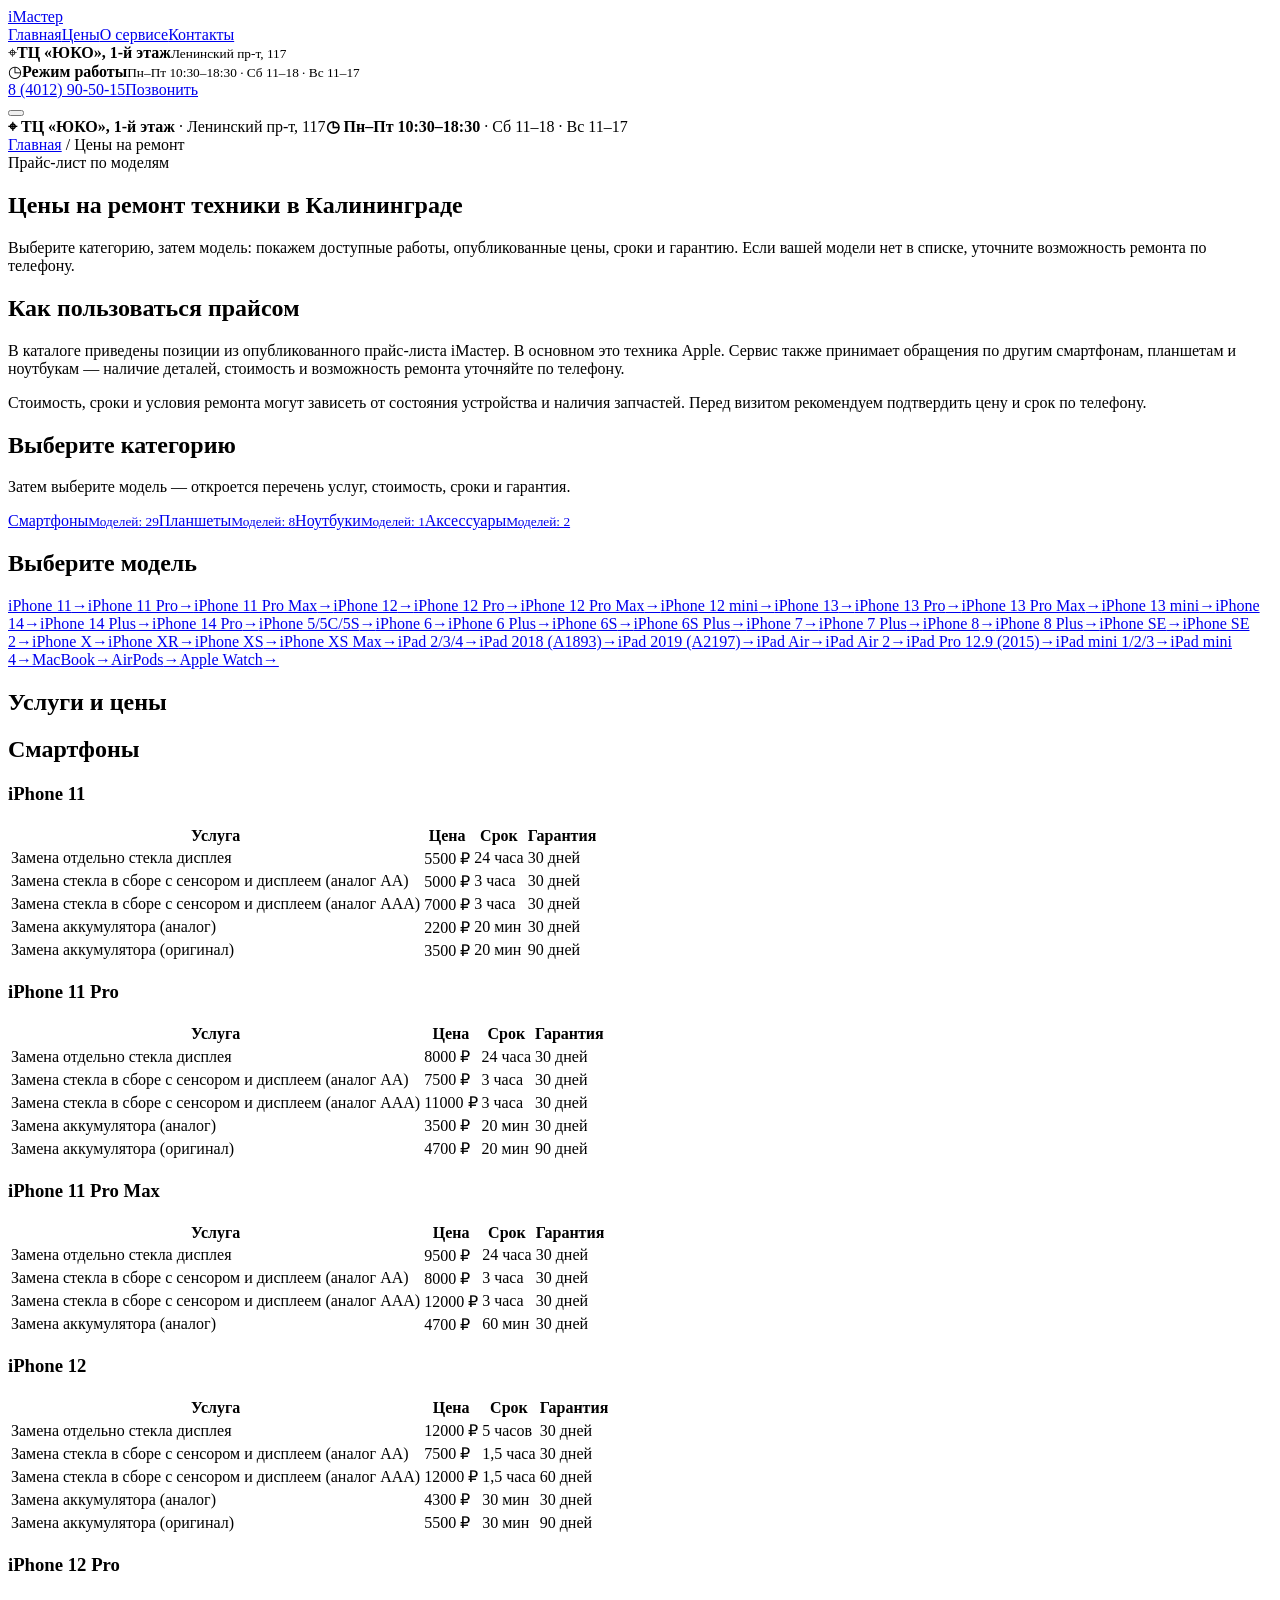
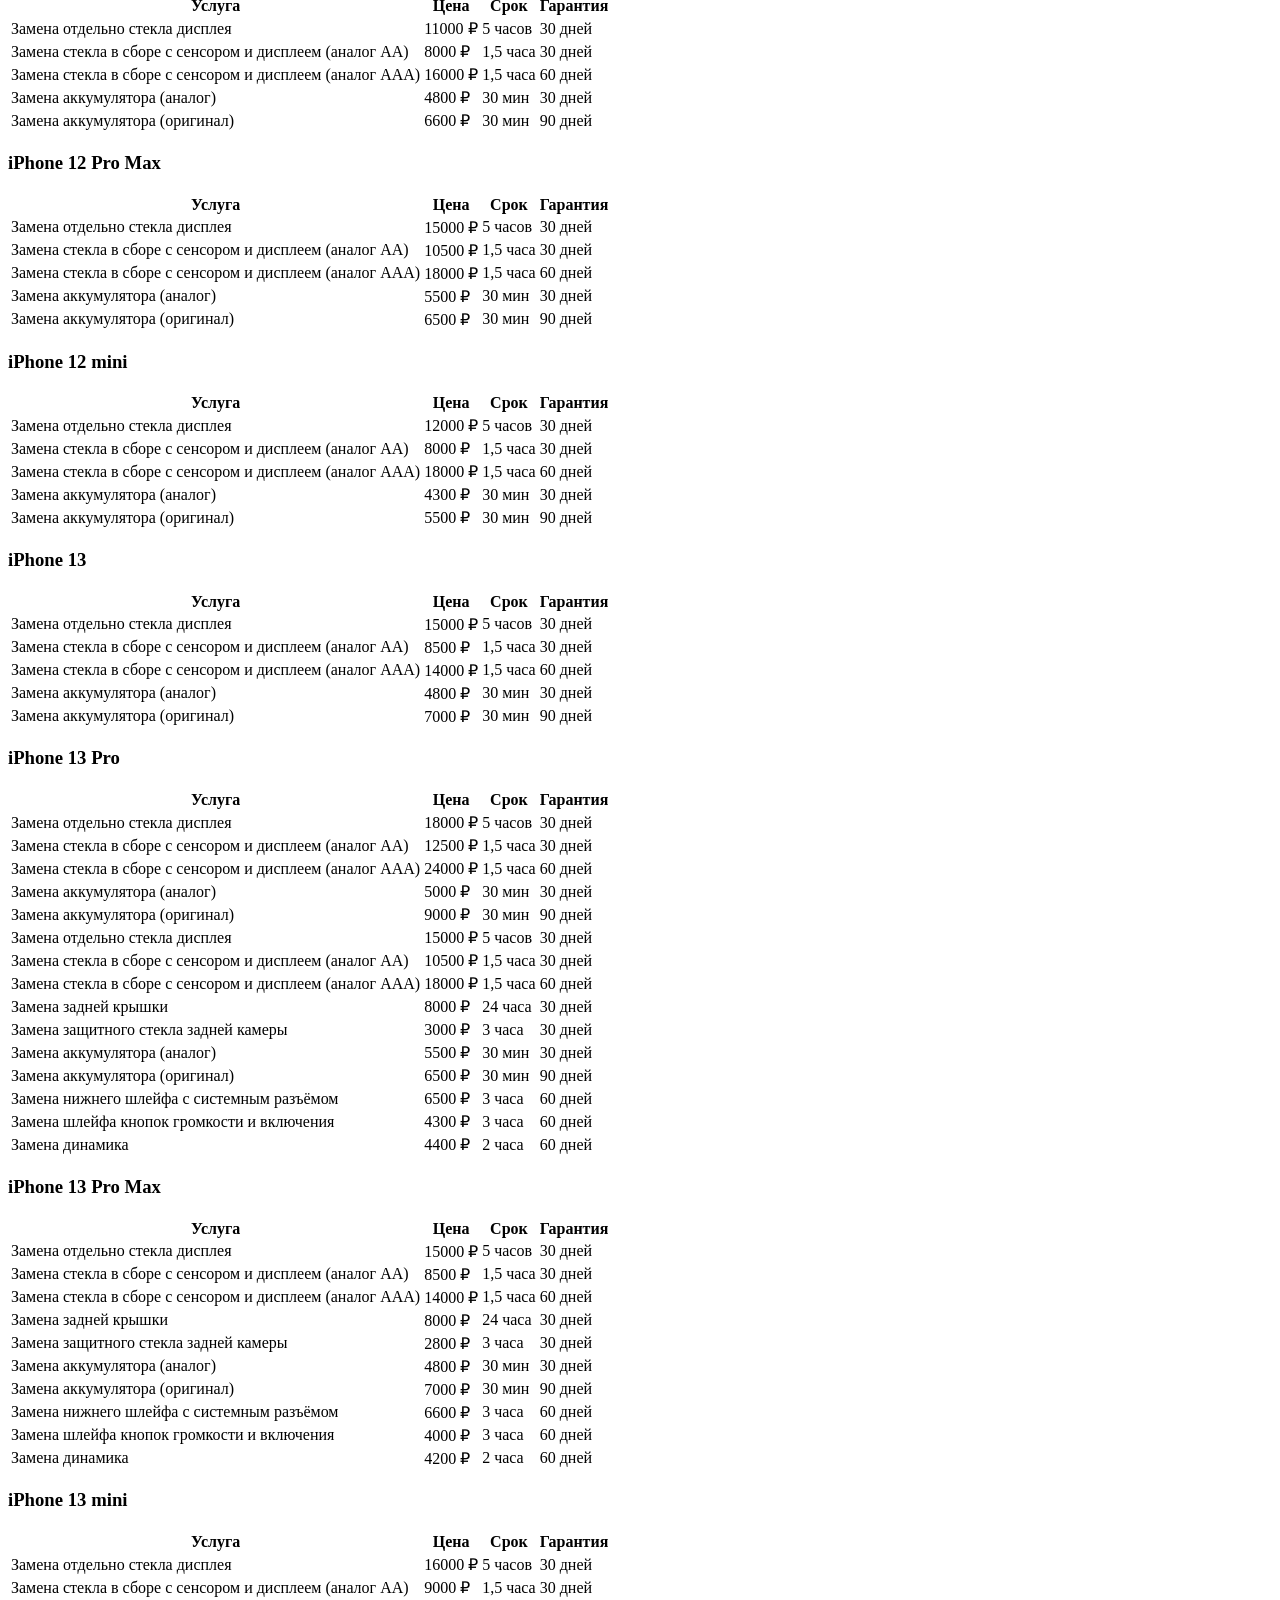
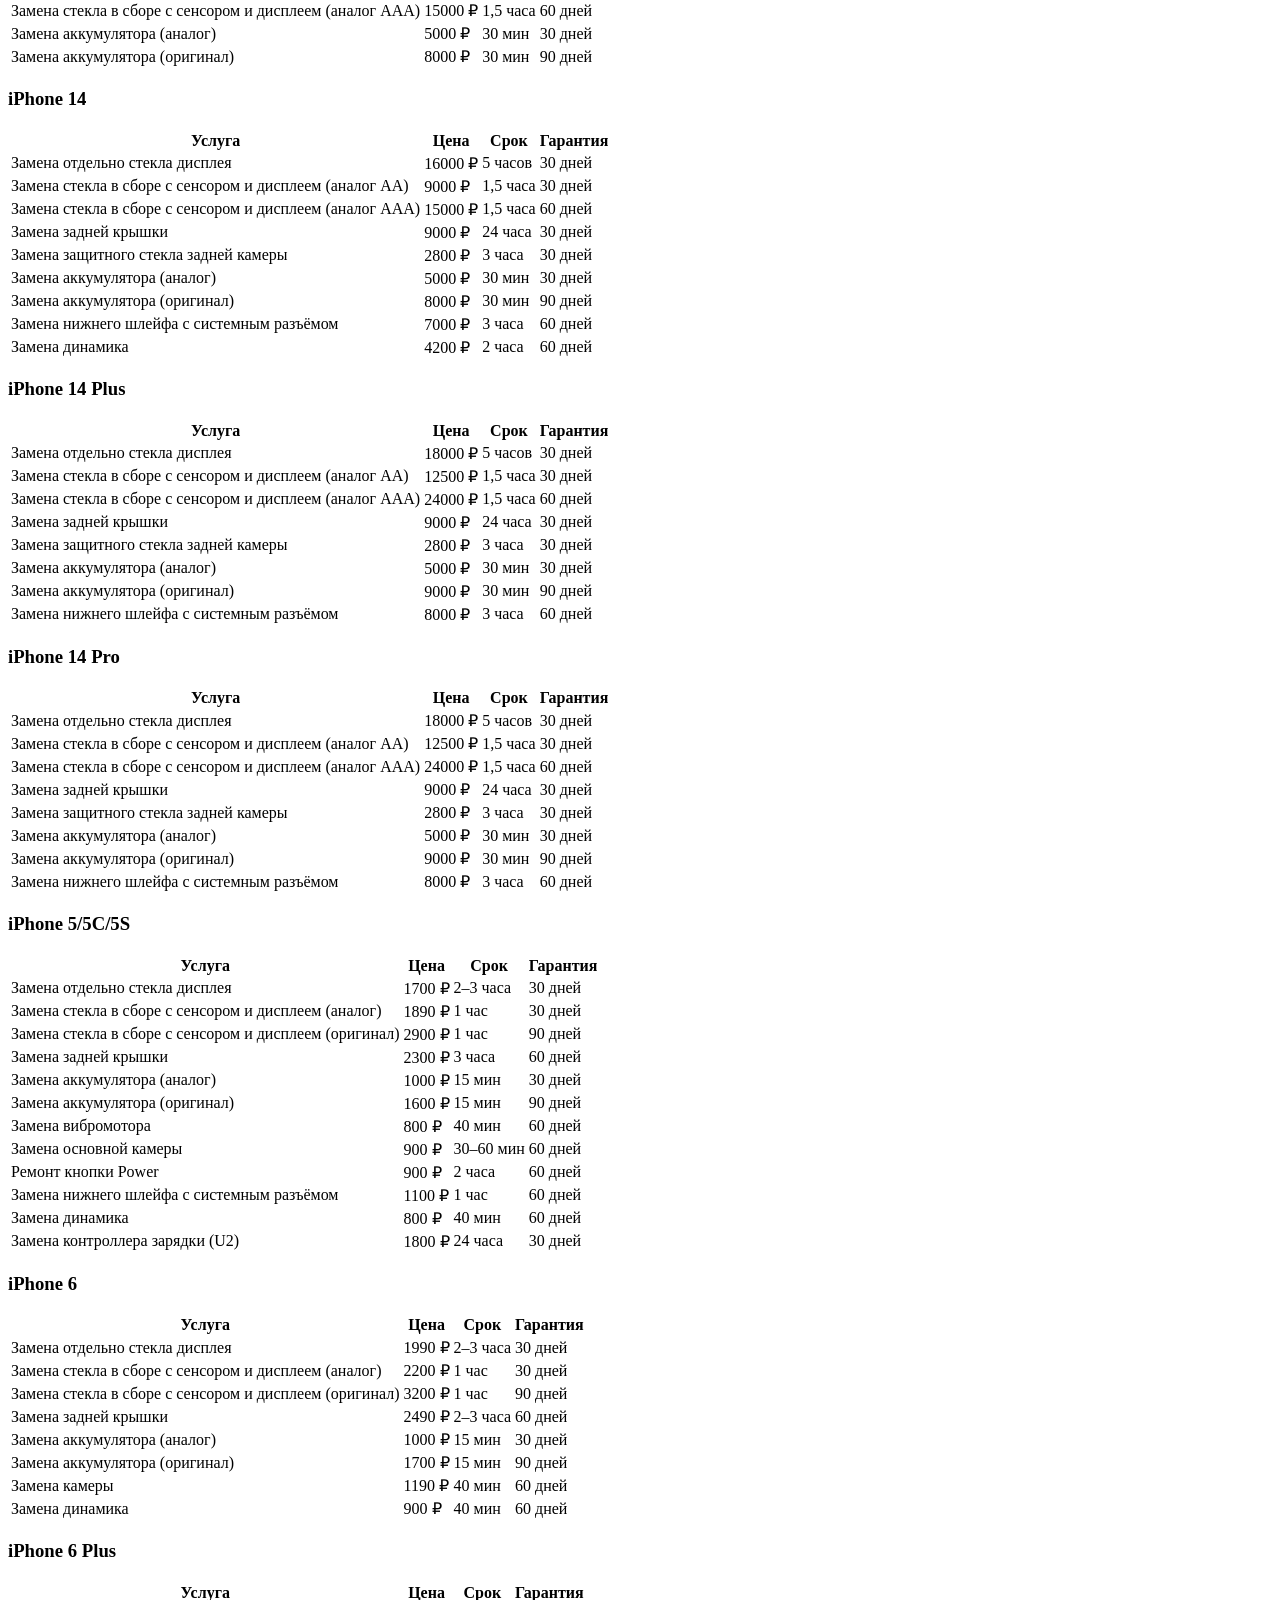
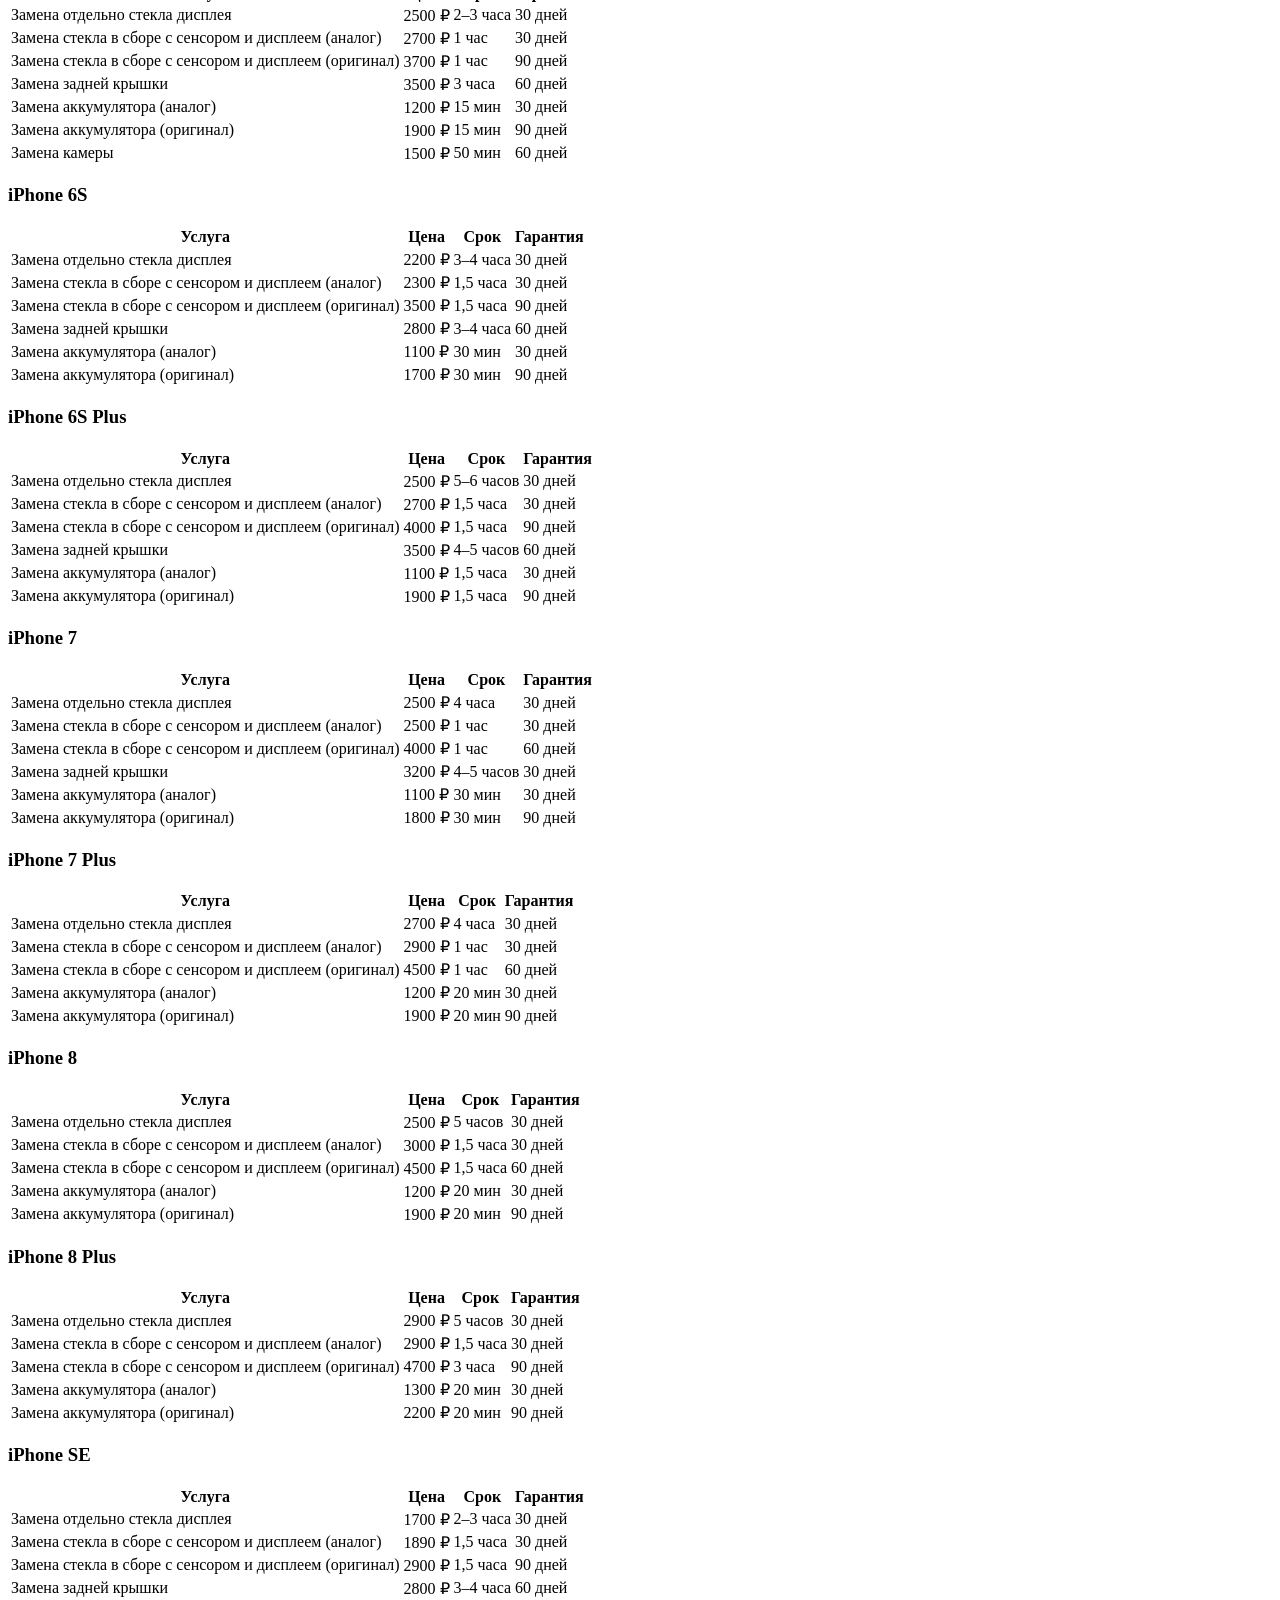
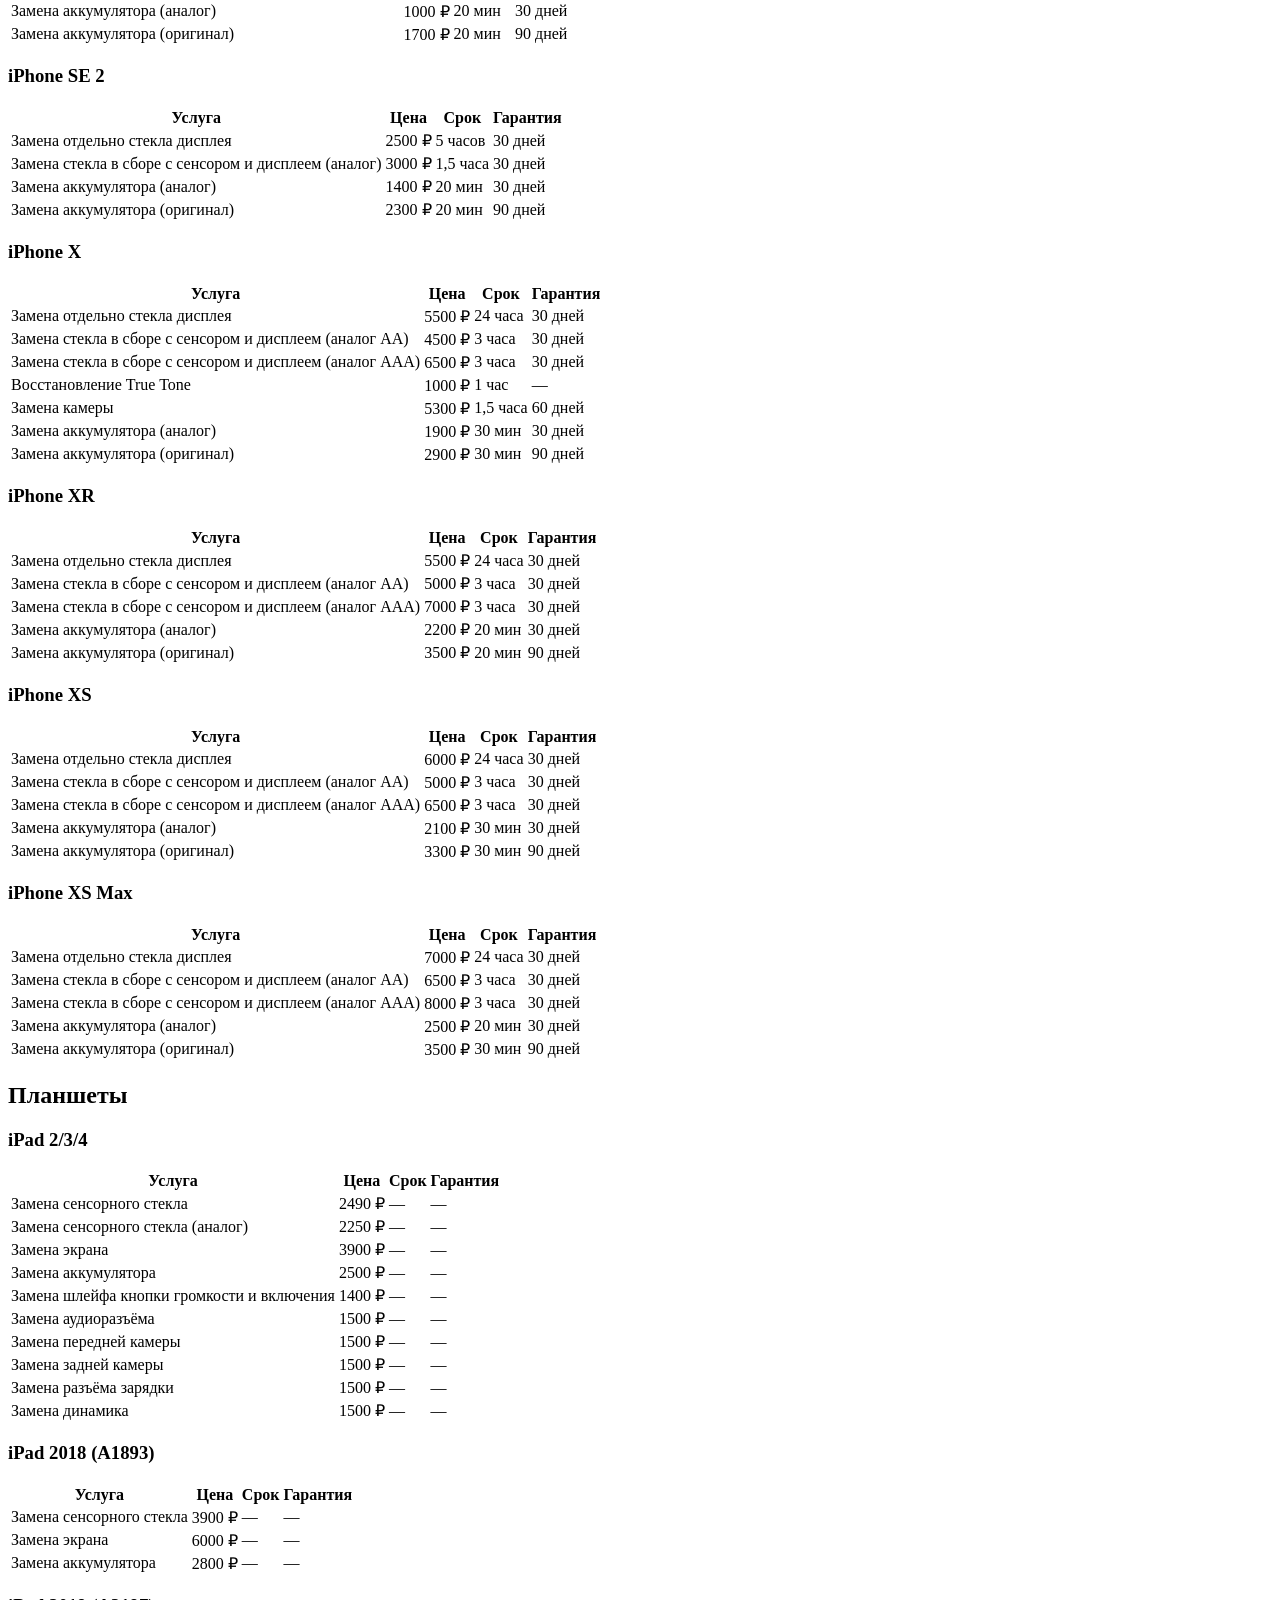
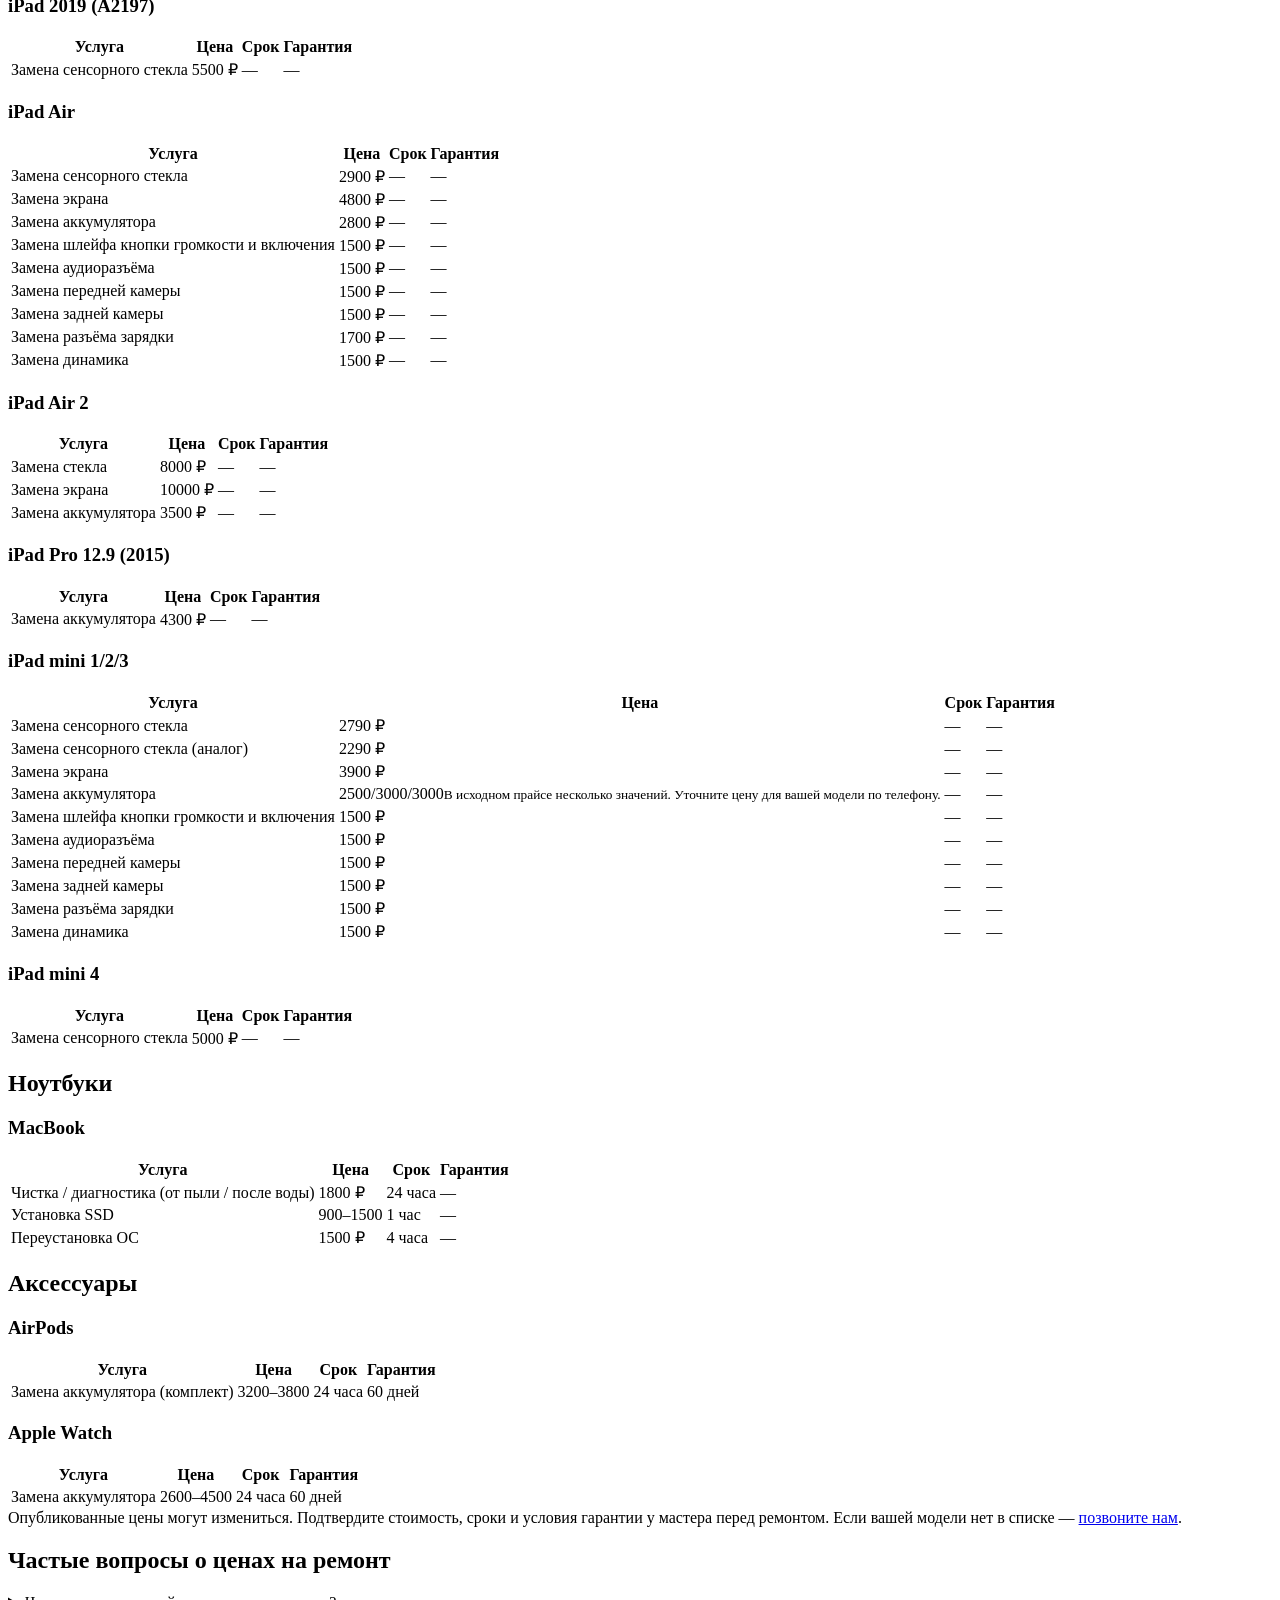
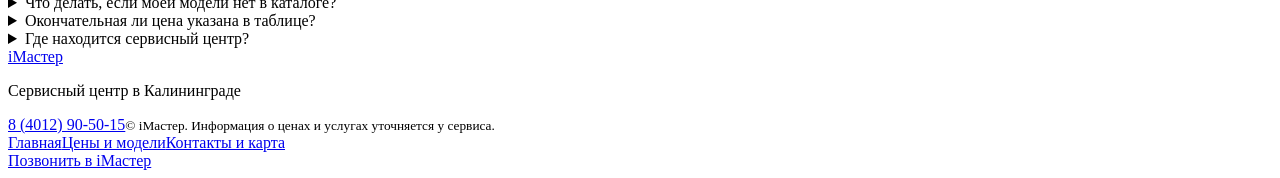
==== site/ceny.html @ 7404691a "Add site pages and SEO files Добавлены главная страница, цены, контакты, sitemap, robots и документа" ====
<!DOCTYPE html>
<html lang="ru"><head>
<meta charset="utf-8"/>
<meta content="width=device-width, initial-scale=1" name="viewport"/>
<title>Цены на ремонт iPhone, iPad и MacBook в Калининграде — iМастер</title>
<meta content="Прайс iМастер в Калининграде: выберите устройство и модель, чтобы посмотреть опубликованные цены на ремонт iPhone, iPad и MacBook, сроки и гарантию." name="description"/>
<meta content="index,follow" name="robots"/>
<link href="https://ipart39.ru/ceny.html" rel="canonical"/>
<meta content="website" property="og:type"/>
<meta content="Цены на ремонт iPhone, iPad и MacBook в Калининграде — iМастер" property="og:title"/>
<meta content="Прайс iМастер в Калининграде: выберите устройство и модель, чтобы посмотреть опубликованные цены на ремонт iPhone, iPad и MacBook, сроки и гарантию." property="og:description"/>
<meta content="https://ipart39.ru/ceny.html" property="og:url"/>
<meta content="#f7f9fc" name="theme-color"/>
<link href="images/favicon.svg" rel="icon" type="image/svg+xml"/>
<link href="https://fonts.googleapis.com" rel="preconnect"/>
<link crossorigin="" href="https://fonts.gstatic.com" rel="preconnect"/>
<link href="https://fonts.googleapis.com/css2?family=Manrope:wght@400;500;600;700;800&amp;display=swap" rel="stylesheet"/>
<link href="css/style.css" rel="stylesheet"/>
<script type="application/ld+json">{
  "@context": "https://schema.org",
  "@type": "LocalBusiness",
  "name": "iМастер",
  "url": "https://ipart39.ru/",
  "telephone": [
    "+74012905015",
    "+79521111195"
  ],
  "address": {
    "@type": "PostalAddress",
    "streetAddress": "Ленинский проспект, 117, ТЦ ЮКО, 1 этаж",
    "addressLocality": "Калининград",
    "addressCountry": "RU"
  },
  "openingHoursSpecification": [
    {
      "@type": "OpeningHoursSpecification",
      "dayOfWeek": [
        "Monday",
        "Tuesday",
        "Wednesday",
        "Thursday",
        "Friday"
      ],
      "opens": "10:30",
      "closes": "18:30"
    },
    {
      "@type": "OpeningHoursSpecification",
      "dayOfWeek": "Saturday",
      "opens": "11:00",
      "closes": "18:00"
    },
    {
      "@type": "OpeningHoursSpecification",
      "dayOfWeek": "Sunday",
      "opens": "11:00",
      "closes": "17:00"
    }
  ],
  "@id": "https://ipart39.ru/#localbusiness",
  "areaServed": {
    "@type": "City",
    "name": "Калининград"
  }
}</script>
<link href="css/upgrade.css" rel="stylesheet"/></head><body><header class="site-header">
<div class="container header-inner">
<a aria-label="iМастер — на главную" class="brand" href="index.html"><span>iМастер</span></a>
<nav aria-label="Основная навигация" class="main-nav"><a href="index.html">Главная</a><a aria-current="page" href="ceny.html">Цены</a><a href="index.html#about">О сервисе</a><a href="kontakty.html">Контакты</a></nav>
<div aria-label="Адрес и режим работы" class="header-location">
<div class="header-info-item"><span class="header-info-icon">⌖</span><span><b>ТЦ «ЮКО», 1-й этаж</b><small>Ленинский пр-т, 117</small></span></div>
<div class="header-info-item"><span class="header-info-icon">◷</span><span><b>Режим работы</b><small>Пн–Пт 10:30–18:30 · Сб 11–18 · Вс 11–17</small></span></div>
</div>
<div class="header-actions"><a class="phone" href="tel:+74012905015">8 (4012) 90-50-15</a><a class="button button-small" href="tel:+74012905015">Позвонить</a></div>
<button aria-expanded="false" aria-label="Открыть меню" class="menu-toggle"><span></span><span></span></button>
</div>
<div class="mobile-header-details"><span><b>⌖ ТЦ «ЮКО», 1-й этаж</b> · Ленинский пр-т, 117</span><span><b>◷ Пн–Пт 10:30–18:30</b> · Сб 11–18 · Вс 11–17</span></div>
</header><main><section class="inner-hero"><div class="container"><nav aria-label="Навигационная цепочка" class="breadcrumbs"><a href="index.html">Главная</a><span> / </span><span>Цены на ремонт</span></nav><div class="eyebrow">Прайс-лист по моделям</div><h1>Цены на ремонт техники в Калининграде</h1><p>Выберите категорию, затем модель: покажем доступные работы, опубликованные цены, сроки и гарантию. Если вашей модели нет в списке, уточните возможность ремонта по телефону.</p></div></section><div class="container"><section class="pricing-clarity"><h2>Как пользоваться прайсом</h2><p>В каталоге приведены позиции из опубликованного прайс-листа iМастер. В основном это техника Apple. Сервис также принимает обращения по другим смартфонам, планшетам и ноутбукам — наличие деталей, стоимость и возможность ремонта уточняйте по телефону.</p><p>Стоимость, сроки и условия ремонта могут зависеть от состояния устройства и наличия запчастей. Перед визитом рекомендуем подтвердить цену и срок по телефону.</p></section></div><section class="section"><div class="container"><div class="catalog-intro"><h2>Выберите категорию</h2><p>Затем выберите модель — откроется перечень услуг, стоимость, сроки и гарантия.</p></div><!-- catalog:start -->
<div aria-label="Категория устройства" class="catalog-categories"><a class="catalog-cat" data-category="smartphones" href="#smartphones"><span>Смартфоны</span><small>Моделей: 29</small></a><a class="catalog-cat" data-category="tablets" href="#tablets"><span>Планшеты</span><small>Моделей: 8</small></a><a class="catalog-cat" data-category="laptops" href="#laptops"><span>Ноутбуки</span><small>Моделей: 1</small></a><a class="catalog-cat" data-category="accessories" href="#accessories"><span>Аксессуары</span><small>Моделей: 2</small></a></div>
<div class="model-step" id="catalog-model-step"><div class="catalog-step-head"><h2 id="catalog-model-heading">Выберите модель</h2><label class="model-search-label" hidden>Поиск модели<input autocomplete="off" id="model-search" placeholder="Например, iPhone 13" type="search"/></label></div><div class="catalog-models"><a class="catalog-model" data-category="smartphones" data-model="iPhone 11" data-model-id="smartphones-iphone-11-be3ff804" href="#prices-smartphones-iphone-11-be3ff804">iPhone 11<span>→</span></a><a class="catalog-model" data-category="smartphones" data-model="iPhone 11 Pro" data-model-id="smartphones-iphone-11-pro-37c16892" href="#prices-smartphones-iphone-11-pro-37c16892">iPhone 11 Pro<span>→</span></a><a class="catalog-model" data-category="smartphones" data-model="iPhone 11 Pro Max" data-model-id="smartphones-iphone-11-pro-max-f4053316" href="#prices-smartphones-iphone-11-pro-max-f4053316">iPhone 11 Pro Max<span>→</span></a><a class="catalog-model" data-category="smartphones" data-model="iPhone 12" data-model-id="smartphones-iphone-12-927019ba" href="#prices-smartphones-iphone-12-927019ba">iPhone 12<span>→</span></a><a class="catalog-model" data-category="smartphones" data-model="iPhone 12 Pro" data-model-id="smartphones-iphone-12-pro-7315a763" href="#prices-smartphones-iphone-12-pro-7315a763">iPhone 12 Pro<span>→</span></a><a class="catalog-model" data-category="smartphones" data-model="iPhone 12 Pro Max" data-model-id="smartphones-iphone-12-pro-max-5f449c85" href="#prices-smartphones-iphone-12-pro-max-5f449c85">iPhone 12 Pro Max<span>→</span></a><a class="catalog-model" data-category="smartphones" data-model="iPhone 12 mini" data-model-id="smartphones-iphone-12-mini-48c3a863" href="#prices-smartphones-iphone-12-mini-48c3a863">iPhone 12 mini<span>→</span></a><a class="catalog-model" data-category="smartphones" data-model="iPhone 13" data-model-id="smartphones-iphone-13-c25a8f28" href="#prices-smartphones-iphone-13-c25a8f28">iPhone 13<span>→</span></a><a class="catalog-model" data-category="smartphones" data-model="iPhone 13 Pro" data-model-id="smartphones-iphone-13-pro-bc37fdcf" href="#prices-smartphones-iphone-13-pro-bc37fdcf">iPhone 13 Pro<span>→</span></a><a class="catalog-model" data-category="smartphones" data-model="iPhone 13 Pro Max" data-model-id="smartphones-iphone-13-pro-max-0f9d898a" href="#prices-smartphones-iphone-13-pro-max-0f9d898a">iPhone 13 Pro Max<span>→</span></a><a class="catalog-model" data-category="smartphones" data-model="iPhone 13 mini" data-model-id="smartphones-iphone-13-mini-6727cf47" href="#prices-smartphones-iphone-13-mini-6727cf47">iPhone 13 mini<span>→</span></a><a class="catalog-model" data-category="smartphones" data-model="iPhone 14" data-model-id="smartphones-iphone-14-4ca53620" href="#prices-smartphones-iphone-14-4ca53620">iPhone 14<span>→</span></a><a class="catalog-model" data-category="smartphones" data-model="iPhone 14 Plus" data-model-id="smartphones-iphone-14-plus-d9c2aedc" href="#prices-smartphones-iphone-14-plus-d9c2aedc">iPhone 14 Plus<span>→</span></a><a class="catalog-model" data-category="smartphones" data-model="iPhone 14 Pro" data-model-id="smartphones-iphone-14-pro-9ef489b1" href="#prices-smartphones-iphone-14-pro-9ef489b1">iPhone 14 Pro<span>→</span></a><a class="catalog-model" data-category="smartphones" data-model="iPhone 5/5C/5S" data-model-id="smartphones-iphone-5-5c-5s-ec762b55" href="#prices-smartphones-iphone-5-5c-5s-ec762b55">iPhone 5/5C/5S<span>→</span></a><a class="catalog-model" data-category="smartphones" data-model="iPhone 6" data-model-id="smartphones-iphone-6-80d8b985" href="#prices-smartphones-iphone-6-80d8b985">iPhone 6<span>→</span></a><a class="catalog-model" data-category="smartphones" data-model="iPhone 6 Plus" data-model-id="smartphones-iphone-6-plus-18d28df8" href="#prices-smartphones-iphone-6-plus-18d28df8">iPhone 6 Plus<span>→</span></a><a class="catalog-model" data-category="smartphones" data-model="iPhone 6S" data-model-id="smartphones-iphone-6s-3aee1664" href="#prices-smartphones-iphone-6s-3aee1664">iPhone 6S<span>→</span></a><a class="catalog-model" data-category="smartphones" data-model="iPhone 6S Plus" data-model-id="smartphones-iphone-6s-plus-ab665d7a" href="#prices-smartphones-iphone-6s-plus-ab665d7a">iPhone 6S Plus<span>→</span></a><a class="catalog-model" data-category="smartphones" data-model="iPhone 7" data-model-id="smartphones-iphone-7-48f5dedf" href="#prices-smartphones-iphone-7-48f5dedf">iPhone 7<span>→</span></a><a class="catalog-model" data-category="smartphones" data-model="iPhone 7 Plus" data-model-id="smartphones-iphone-7-plus-db8443ef" href="#prices-smartphones-iphone-7-plus-db8443ef">iPhone 7 Plus<span>→</span></a><a class="catalog-model" data-category="smartphones" data-model="iPhone 8" data-model-id="smartphones-iphone-8-cd99af92" href="#prices-smartphones-iphone-8-cd99af92">iPhone 8<span>→</span></a><a class="catalog-model" data-category="smartphones" data-model="iPhone 8 Plus" data-model-id="smartphones-iphone-8-plus-789e1c61" href="#prices-smartphones-iphone-8-plus-789e1c61">iPhone 8 Plus<span>→</span></a><a class="catalog-model" data-category="smartphones" data-model="iPhone SE" data-model-id="smartphones-iphone-se-659097ab" href="#prices-smartphones-iphone-se-659097ab">iPhone SE<span>→</span></a><a class="catalog-model" data-category="smartphones" data-model="iPhone SE 2" data-model-id="smartphones-iphone-se-2-56079b5d" href="#prices-smartphones-iphone-se-2-56079b5d">iPhone SE 2<span>→</span></a><a class="catalog-model" data-category="smartphones" data-model="iPhone X" data-model-id="smartphones-iphone-x-cd0fc11b" href="#prices-smartphones-iphone-x-cd0fc11b">iPhone X<span>→</span></a><a class="catalog-model" data-category="smartphones" data-model="iPhone XR" data-model-id="smartphones-iphone-xr-45f30e52" href="#prices-smartphones-iphone-xr-45f30e52">iPhone XR<span>→</span></a><a class="catalog-model" data-category="smartphones" data-model="iPhone XS" data-model-id="smartphones-iphone-xs-6fb548df" href="#prices-smartphones-iphone-xs-6fb548df">iPhone XS<span>→</span></a><a class="catalog-model" data-category="smartphones" data-model="iPhone XS Max" data-model-id="smartphones-iphone-xs-max-d00e8d10" href="#prices-smartphones-iphone-xs-max-d00e8d10">iPhone XS Max<span>→</span></a><a class="catalog-model" data-category="tablets" data-model="iPad 2/3/4" data-model-id="tablets-ipad-2-3-4-8da660e9" href="#prices-tablets-ipad-2-3-4-8da660e9">iPad 2/3/4<span>→</span></a><a class="catalog-model" data-category="tablets" data-model="iPad 2018 (A1893)" data-model-id="tablets-ipad-2018-a1893-17a90845" href="#prices-tablets-ipad-2018-a1893-17a90845">iPad 2018 (A1893)<span>→</span></a><a class="catalog-model" data-category="tablets" data-model="iPad 2019 (A2197)" data-model-id="tablets-ipad-2019-a2197-4c15e1e0" href="#prices-tablets-ipad-2019-a2197-4c15e1e0">iPad 2019 (A2197)<span>→</span></a><a class="catalog-model" data-category="tablets" data-model="iPad Air" data-model-id="tablets-ipad-air-b4c931db" href="#prices-tablets-ipad-air-b4c931db">iPad Air<span>→</span></a><a class="catalog-model" data-category="tablets" data-model="iPad Air 2" data-model-id="tablets-ipad-air-2-232d72e9" href="#prices-tablets-ipad-air-2-232d72e9">iPad Air 2<span>→</span></a><a class="catalog-model" data-category="tablets" data-model="iPad Pro 12.9 (2015)" data-model-id="tablets-ipad-pro-12-9-2015-c346de45" href="#prices-tablets-ipad-pro-12-9-2015-c346de45">iPad Pro 12.9 (2015)<span>→</span></a><a class="catalog-model" data-category="tablets" data-model="iPad mini 1/2/3" data-model-id="tablets-ipad-mini-1-2-3-f2876441" href="#prices-tablets-ipad-mini-1-2-3-f2876441">iPad mini 1/2/3<span>→</span></a><a class="catalog-model" data-category="tablets" data-model="iPad mini 4" data-model-id="tablets-ipad-mini-4-3b53bbb6" href="#prices-tablets-ipad-mini-4-3b53bbb6">iPad mini 4<span>→</span></a><a class="catalog-model" data-category="laptops" data-model="MacBook" data-model-id="laptops-macbook-ac92e761" href="#prices-laptops-macbook-ac92e761">MacBook<span>→</span></a><a class="catalog-model" data-category="accessories" data-model="AirPods" data-model-id="accessories-airpods-9e5b09a1" href="#prices-accessories-airpods-9e5b09a1">AirPods<span>→</span></a><a class="catalog-model" data-category="accessories" data-model="Apple Watch" data-model-id="accessories-apple-watch-9371bab2" href="#prices-accessories-apple-watch-9371bab2">Apple Watch<span>→</span></a></div><p id="catalog-empty" hidden>Модель не найдена. Позвоните, чтобы уточнить стоимость.</p></div>
<div class="service-step" id="catalog-service-step"><div class="catalog-step-head"><h2 id="catalog-service-heading">Услуги и цены</h2><a class="change-model" id="change-model" href="#catalog-model-step" hidden>← Другая модель</a></div><h2 class="catalog-fallback-heading" id="smartphones">Смартфоны</h2><section class="model-prices" data-model-id="smartphones-iphone-11-be3ff804" id="prices-smartphones-iphone-11-be3ff804" tabindex="-1"><h3>iPhone 11</h3><div class="table-wrap" tabindex="0" role="region" aria-label="Цены iPhone 11"><table class="price-table"><thead><tr><th>Услуга</th><th>Цена</th><th>Срок</th><th>Гарантия</th></tr></thead><tbody><tr><td>Замена отдельно стекла дисплея</td><td class="price-value" data-label="Цена">5500 ₽</td><td data-label="Срок">24 часа</td><td data-label="Гарантия">30 дней</td></tr><tr><td>Замена стекла в сборе с сенсором и дисплеем (аналог AA)</td><td class="price-value" data-label="Цена">5000 ₽</td><td data-label="Срок">3 часа</td><td data-label="Гарантия">30 дней</td></tr><tr><td>Замена стекла в сборе с сенсором и дисплеем (аналог AAA)</td><td class="price-value" data-label="Цена">7000 ₽</td><td data-label="Срок">3 часа</td><td data-label="Гарантия">30 дней</td></tr><tr><td>Замена аккумулятора (аналог)</td><td class="price-value" data-label="Цена">2200 ₽</td><td data-label="Срок">20 мин</td><td data-label="Гарантия">30 дней</td></tr><tr><td>Замена аккумулятора (оригинал)</td><td class="price-value" data-label="Цена">3500 ₽</td><td data-label="Срок">20 мин</td><td data-label="Гарантия">90 дней</td></tr></tbody></table></div></section><section class="model-prices" data-model-id="smartphones-iphone-11-pro-37c16892" id="prices-smartphones-iphone-11-pro-37c16892" tabindex="-1"><h3>iPhone 11 Pro</h3><div class="table-wrap" tabindex="0" role="region" aria-label="Цены iPhone 11 Pro"><table class="price-table"><thead><tr><th>Услуга</th><th>Цена</th><th>Срок</th><th>Гарантия</th></tr></thead><tbody><tr><td>Замена отдельно стекла дисплея</td><td class="price-value" data-label="Цена">8000 ₽</td><td data-label="Срок">24 часа</td><td data-label="Гарантия">30 дней</td></tr><tr><td>Замена стекла в сборе с сенсором и дисплеем (аналог AA)</td><td class="price-value" data-label="Цена">7500 ₽</td><td data-label="Срок">3 часа</td><td data-label="Гарантия">30 дней</td></tr><tr><td>Замена стекла в сборе с сенсором и дисплеем (аналог AAA)</td><td class="price-value" data-label="Цена">11000 ₽</td><td data-label="Срок">3 часа</td><td data-label="Гарантия">30 дней</td></tr><tr><td>Замена аккумулятора (аналог)</td><td class="price-value" data-label="Цена">3500 ₽</td><td data-label="Срок">20 мин</td><td data-label="Гарантия">30 дней</td></tr><tr><td>Замена аккумулятора (оригинал)</td><td class="price-value" data-label="Цена">4700 ₽</td><td data-label="Срок">20 мин</td><td data-label="Гарантия">90 дней</td></tr></tbody></table></div></section><section class="model-prices" data-model-id="smartphones-iphone-11-pro-max-f4053316" id="prices-smartphones-iphone-11-pro-max-f4053316" tabindex="-1"><h3>iPhone 11 Pro Max</h3><div class="table-wrap" tabindex="0" role="region" aria-label="Цены iPhone 11 Pro Max"><table class="price-table"><thead><tr><th>Услуга</th><th>Цена</th><th>Срок</th><th>Гарантия</th></tr></thead><tbody><tr><td>Замена отдельно стекла дисплея</td><td class="price-value" data-label="Цена">9500 ₽</td><td data-label="Срок">24 часа</td><td data-label="Гарантия">30 дней</td></tr><tr><td>Замена стекла в сборе с сенсором и дисплеем (аналог AA)</td><td class="price-value" data-label="Цена">8000 ₽</td><td data-label="Срок">3 часа</td><td data-label="Гарантия">30 дней</td></tr><tr><td>Замена стекла в сборе с сенсором и дисплеем (аналог AAA)</td><td class="price-value" data-label="Цена">12000 ₽</td><td data-label="Срок">3 часа</td><td data-label="Гарантия">30 дней</td></tr><tr><td>Замена аккумулятора (аналог)</td><td class="price-value" data-label="Цена">4700 ₽</td><td data-label="Срок">60 мин</td><td data-label="Гарантия">30 дней</td></tr></tbody></table></div></section><section class="model-prices" data-model-id="smartphones-iphone-12-927019ba" id="prices-smartphones-iphone-12-927019ba" tabindex="-1"><h3>iPhone 12</h3><div class="table-wrap" tabindex="0" role="region" aria-label="Цены iPhone 12"><table class="price-table"><thead><tr><th>Услуга</th><th>Цена</th><th>Срок</th><th>Гарантия</th></tr></thead><tbody><tr><td>Замена отдельно стекла дисплея</td><td class="price-value" data-label="Цена">12000 ₽</td><td data-label="Срок">5 часов</td><td data-label="Гарантия">30 дней</td></tr><tr><td>Замена стекла в сборе с сенсором и дисплеем (аналог AA)</td><td class="price-value" data-label="Цена">7500 ₽</td><td data-label="Срок">1,5 часа</td><td data-label="Гарантия">30 дней</td></tr><tr><td>Замена стекла в сборе с сенсором и дисплеем (аналог AAA)</td><td class="price-value" data-label="Цена">12000 ₽</td><td data-label="Срок">1,5 часа</td><td data-label="Гарантия">60 дней</td></tr><tr><td>Замена аккумулятора (аналог)</td><td class="price-value" data-label="Цена">4300 ₽</td><td data-label="Срок">30 мин</td><td data-label="Гарантия">30 дней</td></tr><tr><td>Замена аккумулятора (оригинал)</td><td class="price-value" data-label="Цена">5500 ₽</td><td data-label="Срок">30 мин</td><td data-label="Гарантия">90 дней</td></tr></tbody></table></div></section><section class="model-prices" data-model-id="smartphones-iphone-12-pro-7315a763" id="prices-smartphones-iphone-12-pro-7315a763" tabindex="-1"><h3>iPhone 12 Pro</h3><div class="table-wrap" tabindex="0" role="region" aria-label="Цены iPhone 12 Pro"><table class="price-table"><thead><tr><th>Услуга</th><th>Цена</th><th>Срок</th><th>Гарантия</th></tr></thead><tbody><tr><td>Замена отдельно стекла дисплея</td><td class="price-value" data-label="Цена">11000 ₽</td><td data-label="Срок">5 часов</td><td data-label="Гарантия">30 дней</td></tr><tr><td>Замена стекла в сборе с сенсором и дисплеем (аналог AA)</td><td class="price-value" data-label="Цена">8000 ₽</td><td data-label="Срок">1,5 часа</td><td data-label="Гарантия">30 дней</td></tr><tr><td>Замена стекла в сборе с сенсором и дисплеем (аналог AAA)</td><td class="price-value" data-label="Цена">16000 ₽</td><td data-label="Срок">1,5 часа</td><td data-label="Гарантия">60 дней</td></tr><tr><td>Замена аккумулятора (аналог)</td><td class="price-value" data-label="Цена">4800 ₽</td><td data-label="Срок">30 мин</td><td data-label="Гарантия">30 дней</td></tr><tr><td>Замена аккумулятора (оригинал)</td><td class="price-value" data-label="Цена">6600 ₽</td><td data-label="Срок">30 мин</td><td data-label="Гарантия">90 дней</td></tr></tbody></table></div></section><section class="model-prices" data-model-id="smartphones-iphone-12-pro-max-5f449c85" id="prices-smartphones-iphone-12-pro-max-5f449c85" tabindex="-1"><h3>iPhone 12 Pro Max</h3><div class="table-wrap" tabindex="0" role="region" aria-label="Цены iPhone 12 Pro Max"><table class="price-table"><thead><tr><th>Услуга</th><th>Цена</th><th>Срок</th><th>Гарантия</th></tr></thead><tbody><tr><td>Замена отдельно стекла дисплея</td><td class="price-value" data-label="Цена">15000 ₽</td><td data-label="Срок">5 часов</td><td data-label="Гарантия">30 дней</td></tr><tr><td>Замена стекла в сборе с сенсором и дисплеем (аналог AA)</td><td class="price-value" data-label="Цена">10500 ₽</td><td data-label="Срок">1,5 часа</td><td data-label="Гарантия">30 дней</td></tr><tr><td>Замена стекла в сборе с сенсором и дисплеем (аналог AAA)</td><td class="price-value" data-label="Цена">18000 ₽</td><td data-label="Срок">1,5 часа</td><td data-label="Гарантия">60 дней</td></tr><tr><td>Замена аккумулятора (аналог)</td><td class="price-value" data-label="Цена">5500 ₽</td><td data-label="Срок">30 мин</td><td data-label="Гарантия">30 дней</td></tr><tr><td>Замена аккумулятора (оригинал)</td><td class="price-value" data-label="Цена">6500 ₽</td><td data-label="Срок">30 мин</td><td data-label="Гарантия">90 дней</td></tr></tbody></table></div></section><section class="model-prices" data-model-id="smartphones-iphone-12-mini-48c3a863" id="prices-smartphones-iphone-12-mini-48c3a863" tabindex="-1"><h3>iPhone 12 mini</h3><div class="table-wrap" tabindex="0" role="region" aria-label="Цены iPhone 12 mini"><table class="price-table"><thead><tr><th>Услуга</th><th>Цена</th><th>Срок</th><th>Гарантия</th></tr></thead><tbody><tr><td>Замена отдельно стекла дисплея</td><td class="price-value" data-label="Цена">12000 ₽</td><td data-label="Срок">5 часов</td><td data-label="Гарантия">30 дней</td></tr><tr><td>Замена стекла в сборе с сенсором и дисплеем (аналог AA)</td><td class="price-value" data-label="Цена">8000 ₽</td><td data-label="Срок">1,5 часа</td><td data-label="Гарантия">30 дней</td></tr><tr><td>Замена стекла в сборе с сенсором и дисплеем (аналог AAA)</td><td class="price-value" data-label="Цена">18000 ₽</td><td data-label="Срок">1,5 часа</td><td data-label="Гарантия">60 дней</td></tr><tr><td>Замена аккумулятора (аналог)</td><td class="price-value" data-label="Цена">4300 ₽</td><td data-label="Срок">30 мин</td><td data-label="Гарантия">30 дней</td></tr><tr><td>Замена аккумулятора (оригинал)</td><td class="price-value" data-label="Цена">5500 ₽</td><td data-label="Срок">30 мин</td><td data-label="Гарантия">90 дней</td></tr></tbody></table></div></section><section class="model-prices" data-model-id="smartphones-iphone-13-c25a8f28" id="prices-smartphones-iphone-13-c25a8f28" tabindex="-1"><h3>iPhone 13</h3><div class="table-wrap" tabindex="0" role="region" aria-label="Цены iPhone 13"><table class="price-table"><thead><tr><th>Услуга</th><th>Цена</th><th>Срок</th><th>Гарантия</th></tr></thead><tbody><tr><td>Замена отдельно стекла дисплея</td><td class="price-value" data-label="Цена">15000 ₽</td><td data-label="Срок">5 часов</td><td data-label="Гарантия">30 дней</td></tr><tr><td>Замена стекла в сборе с сенсором и дисплеем (аналог AA)</td><td class="price-value" data-label="Цена">8500 ₽</td><td data-label="Срок">1,5 часа</td><td data-label="Гарантия">30 дней</td></tr><tr><td>Замена стекла в сборе с сенсором и дисплеем (аналог AAA)</td><td class="price-value" data-label="Цена">14000 ₽</td><td data-label="Срок">1,5 часа</td><td data-label="Гарантия">60 дней</td></tr><tr><td>Замена аккумулятора (аналог)</td><td class="price-value" data-label="Цена">4800 ₽</td><td data-label="Срок">30 мин</td><td data-label="Гарантия">30 дней</td></tr><tr><td>Замена аккумулятора (оригинал)</td><td class="price-value" data-label="Цена">7000 ₽</td><td data-label="Срок">30 мин</td><td data-label="Гарантия">90 дней</td></tr></tbody></table></div></section><section class="model-prices" data-model-id="smartphones-iphone-13-pro-bc37fdcf" id="prices-smartphones-iphone-13-pro-bc37fdcf" tabindex="-1"><h3>iPhone 13 Pro</h3><div class="table-wrap" tabindex="0" role="region" aria-label="Цены iPhone 13 Pro"><table class="price-table"><thead><tr><th>Услуга</th><th>Цена</th><th>Срок</th><th>Гарантия</th></tr></thead><tbody><tr><td>Замена отдельно стекла дисплея</td><td class="price-value" data-label="Цена">18000 ₽</td><td data-label="Срок">5 часов</td><td data-label="Гарантия">30 дней</td></tr><tr><td>Замена стекла в сборе с сенсором и дисплеем (аналог AA)</td><td class="price-value" data-label="Цена">12500 ₽</td><td data-label="Срок">1,5 часа</td><td data-label="Гарантия">30 дней</td></tr><tr><td>Замена стекла в сборе с сенсором и дисплеем (аналог AAA)</td><td class="price-value" data-label="Цена">24000 ₽</td><td data-label="Срок">1,5 часа</td><td data-label="Гарантия">60 дней</td></tr><tr><td>Замена аккумулятора (аналог)</td><td class="price-value" data-label="Цена">5000 ₽</td><td data-label="Срок">30 мин</td><td data-label="Гарантия">30 дней</td></tr><tr><td>Замена аккумулятора (оригинал)</td><td class="price-value" data-label="Цена">9000 ₽</td><td data-label="Срок">30 мин</td><td data-label="Гарантия">90 дней</td></tr><tr><td>Замена отдельно стекла дисплея</td><td class="price-value" data-label="Цена">15000 ₽</td><td data-label="Срок">5 часов</td><td data-label="Гарантия">30 дней</td></tr><tr><td>Замена стекла в сборе с сенсором и дисплеем (аналог AA)</td><td class="price-value" data-label="Цена">10500 ₽</td><td data-label="Срок">1,5 часа</td><td data-label="Гарантия">30 дней</td></tr><tr><td>Замена стекла в сборе с сенсором и дисплеем (аналог AAA)</td><td class="price-value" data-label="Цена">18000 ₽</td><td data-label="Срок">1,5 часа</td><td data-label="Гарантия">60 дней</td></tr><tr><td>Замена задней крышки</td><td class="price-value" data-label="Цена">8000 ₽</td><td data-label="Срок">24 часа</td><td data-label="Гарантия">30 дней</td></tr><tr><td>Замена защитного стекла задней камеры</td><td class="price-value" data-label="Цена">3000 ₽</td><td data-label="Срок">3 часа</td><td data-label="Гарантия">30 дней</td></tr><tr><td>Замена аккумулятора (аналог)</td><td class="price-value" data-label="Цена">5500 ₽</td><td data-label="Срок">30 мин</td><td data-label="Гарантия">30 дней</td></tr><tr><td>Замена аккумулятора (оригинал)</td><td class="price-value" data-label="Цена">6500 ₽</td><td data-label="Срок">30 мин</td><td data-label="Гарантия">90 дней</td></tr><tr><td>Замена нижнего шлейфа с системным разъёмом</td><td class="price-value" data-label="Цена">6500 ₽</td><td data-label="Срок">3 часа</td><td data-label="Гарантия">60 дней</td></tr><tr><td>Замена шлейфа кнопок громкости и включения</td><td class="price-value" data-label="Цена">4300 ₽</td><td data-label="Срок">3 часа</td><td data-label="Гарантия">60 дней</td></tr><tr><td>Замена динамика</td><td class="price-value" data-label="Цена">4400 ₽</td><td data-label="Срок">2 часа</td><td data-label="Гарантия">60 дней</td></tr></tbody></table></div></section><section class="model-prices" data-model-id="smartphones-iphone-13-pro-max-0f9d898a" id="prices-smartphones-iphone-13-pro-max-0f9d898a" tabindex="-1"><h3>iPhone 13 Pro Max</h3><div class="table-wrap" tabindex="0" role="region" aria-label="Цены iPhone 13 Pro Max"><table class="price-table"><thead><tr><th>Услуга</th><th>Цена</th><th>Срок</th><th>Гарантия</th></tr></thead><tbody><tr><td>Замена отдельно стекла дисплея</td><td class="price-value" data-label="Цена">15000 ₽</td><td data-label="Срок">5 часов</td><td data-label="Гарантия">30 дней</td></tr><tr><td>Замена стекла в сборе с сенсором и дисплеем (аналог AA)</td><td class="price-value" data-label="Цена">8500 ₽</td><td data-label="Срок">1,5 часа</td><td data-label="Гарантия">30 дней</td></tr><tr><td>Замена стекла в сборе с сенсором и дисплеем (аналог AAA)</td><td class="price-value" data-label="Цена">14000 ₽</td><td data-label="Срок">1,5 часа</td><td data-label="Гарантия">60 дней</td></tr><tr><td>Замена задней крышки</td><td class="price-value" data-label="Цена">8000 ₽</td><td data-label="Срок">24 часа</td><td data-label="Гарантия">30 дней</td></tr><tr><td>Замена защитного стекла задней камеры</td><td class="price-value" data-label="Цена">2800 ₽</td><td data-label="Срок">3 часа</td><td data-label="Гарантия">30 дней</td></tr><tr><td>Замена аккумулятора (аналог)</td><td class="price-value" data-label="Цена">4800 ₽</td><td data-label="Срок">30 мин</td><td data-label="Гарантия">30 дней</td></tr><tr><td>Замена аккумулятора (оригинал)</td><td class="price-value" data-label="Цена">7000 ₽</td><td data-label="Срок">30 мин</td><td data-label="Гарантия">90 дней</td></tr><tr><td>Замена нижнего шлейфа с системным разъёмом</td><td class="price-value" data-label="Цена">6600 ₽</td><td data-label="Срок">3 часа</td><td data-label="Гарантия">60 дней</td></tr><tr><td>Замена шлейфа кнопок громкости и включения</td><td class="price-value" data-label="Цена">4000 ₽</td><td data-label="Срок">3 часа</td><td data-label="Гарантия">60 дней</td></tr><tr><td>Замена динамика</td><td class="price-value" data-label="Цена">4200 ₽</td><td data-label="Срок">2 часа</td><td data-label="Гарантия">60 дней</td></tr></tbody></table></div></section><section class="model-prices" data-model-id="smartphones-iphone-13-mini-6727cf47" id="prices-smartphones-iphone-13-mini-6727cf47" tabindex="-1"><h3>iPhone 13 mini</h3><div class="table-wrap" tabindex="0" role="region" aria-label="Цены iPhone 13 mini"><table class="price-table"><thead><tr><th>Услуга</th><th>Цена</th><th>Срок</th><th>Гарантия</th></tr></thead><tbody><tr><td>Замена отдельно стекла дисплея</td><td class="price-value" data-label="Цена">16000 ₽</td><td data-label="Срок">5 часов</td><td data-label="Гарантия">30 дней</td></tr><tr><td>Замена стекла в сборе с сенсором и дисплеем (аналог AA)</td><td class="price-value" data-label="Цена">9000 ₽</td><td data-label="Срок">1,5 часа</td><td data-label="Гарантия">30 дней</td></tr><tr><td>Замена стекла в сборе с сенсором и дисплеем (аналог AAA)</td><td class="price-value" data-label="Цена">15000 ₽</td><td data-label="Срок">1,5 часа</td><td data-label="Гарантия">60 дней</td></tr><tr><td>Замена аккумулятора (аналог)</td><td class="price-value" data-label="Цена">5000 ₽</td><td data-label="Срок">30 мин</td><td data-label="Гарантия">30 дней</td></tr><tr><td>Замена аккумулятора (оригинал)</td><td class="price-value" data-label="Цена">8000 ₽</td><td data-label="Срок">30 мин</td><td data-label="Гарантия">90 дней</td></tr></tbody></table></div></section><section class="model-prices" data-model-id="smartphones-iphone-14-4ca53620" id="prices-smartphones-iphone-14-4ca53620" tabindex="-1"><h3>iPhone 14</h3><div class="table-wrap" tabindex="0" role="region" aria-label="Цены iPhone 14"><table class="price-table"><thead><tr><th>Услуга</th><th>Цена</th><th>Срок</th><th>Гарантия</th></tr></thead><tbody><tr><td>Замена отдельно стекла дисплея</td><td class="price-value" data-label="Цена">16000 ₽</td><td data-label="Срок">5 часов</td><td data-label="Гарантия">30 дней</td></tr><tr><td>Замена стекла в сборе с сенсором и дисплеем (аналог AA)</td><td class="price-value" data-label="Цена">9000 ₽</td><td data-label="Срок">1,5 часа</td><td data-label="Гарантия">30 дней</td></tr><tr><td>Замена стекла в сборе с сенсором и дисплеем (аналог AAA)</td><td class="price-value" data-label="Цена">15000 ₽</td><td data-label="Срок">1,5 часа</td><td data-label="Гарантия">60 дней</td></tr><tr><td>Замена задней крышки</td><td class="price-value" data-label="Цена">9000 ₽</td><td data-label="Срок">24 часа</td><td data-label="Гарантия">30 дней</td></tr><tr><td>Замена защитного стекла задней камеры</td><td class="price-value" data-label="Цена">2800 ₽</td><td data-label="Срок">3 часа</td><td data-label="Гарантия">30 дней</td></tr><tr><td>Замена аккумулятора (аналог)</td><td class="price-value" data-label="Цена">5000 ₽</td><td data-label="Срок">30 мин</td><td data-label="Гарантия">30 дней</td></tr><tr><td>Замена аккумулятора (оригинал)</td><td class="price-value" data-label="Цена">8000 ₽</td><td data-label="Срок">30 мин</td><td data-label="Гарантия">90 дней</td></tr><tr><td>Замена нижнего шлейфа с системным разъёмом</td><td class="price-value" data-label="Цена">7000 ₽</td><td data-label="Срок">3 часа</td><td data-label="Гарантия">60 дней</td></tr><tr><td>Замена динамика</td><td class="price-value" data-label="Цена">4200 ₽</td><td data-label="Срок">2 часа</td><td data-label="Гарантия">60 дней</td></tr></tbody></table></div></section><section class="model-prices" data-model-id="smartphones-iphone-14-plus-d9c2aedc" id="prices-smartphones-iphone-14-plus-d9c2aedc" tabindex="-1"><h3>iPhone 14 Plus</h3><div class="table-wrap" tabindex="0" role="region" aria-label="Цены iPhone 14 Plus"><table class="price-table"><thead><tr><th>Услуга</th><th>Цена</th><th>Срок</th><th>Гарантия</th></tr></thead><tbody><tr><td>Замена отдельно стекла дисплея</td><td class="price-value" data-label="Цена">18000 ₽</td><td data-label="Срок">5 часов</td><td data-label="Гарантия">30 дней</td></tr><tr><td>Замена стекла в сборе с сенсором и дисплеем (аналог AA)</td><td class="price-value" data-label="Цена">12500 ₽</td><td data-label="Срок">1,5 часа</td><td data-label="Гарантия">30 дней</td></tr><tr><td>Замена стекла в сборе с сенсором и дисплеем (аналог AAA)</td><td class="price-value" data-label="Цена">24000 ₽</td><td data-label="Срок">1,5 часа</td><td data-label="Гарантия">60 дней</td></tr><tr><td>Замена задней крышки</td><td class="price-value" data-label="Цена">9000 ₽</td><td data-label="Срок">24 часа</td><td data-label="Гарантия">30 дней</td></tr><tr><td>Замена защитного стекла задней камеры</td><td class="price-value" data-label="Цена">2800 ₽</td><td data-label="Срок">3 часа</td><td data-label="Гарантия">30 дней</td></tr><tr><td>Замена аккумулятора (аналог)</td><td class="price-value" data-label="Цена">5000 ₽</td><td data-label="Срок">30 мин</td><td data-label="Гарантия">30 дней</td></tr><tr><td>Замена аккумулятора (оригинал)</td><td class="price-value" data-label="Цена">9000 ₽</td><td data-label="Срок">30 мин</td><td data-label="Гарантия">90 дней</td></tr><tr><td>Замена нижнего шлейфа с системным разъёмом</td><td class="price-value" data-label="Цена">8000 ₽</td><td data-label="Срок">3 часа</td><td data-label="Гарантия">60 дней</td></tr></tbody></table></div></section><section class="model-prices" data-model-id="smartphones-iphone-14-pro-9ef489b1" id="prices-smartphones-iphone-14-pro-9ef489b1" tabindex="-1"><h3>iPhone 14 Pro</h3><div class="table-wrap" tabindex="0" role="region" aria-label="Цены iPhone 14 Pro"><table class="price-table"><thead><tr><th>Услуга</th><th>Цена</th><th>Срок</th><th>Гарантия</th></tr></thead><tbody><tr><td>Замена отдельно стекла дисплея</td><td class="price-value" data-label="Цена">18000 ₽</td><td data-label="Срок">5 часов</td><td data-label="Гарантия">30 дней</td></tr><tr><td>Замена стекла в сборе с сенсором и дисплеем (аналог AA)</td><td class="price-value" data-label="Цена">12500 ₽</td><td data-label="Срок">1,5 часа</td><td data-label="Гарантия">30 дней</td></tr><tr><td>Замена стекла в сборе с сенсором и дисплеем (аналог AAA)</td><td class="price-value" data-label="Цена">24000 ₽</td><td data-label="Срок">1,5 часа</td><td data-label="Гарантия">60 дней</td></tr><tr><td>Замена задней крышки</td><td class="price-value" data-label="Цена">9000 ₽</td><td data-label="Срок">24 часа</td><td data-label="Гарантия">30 дней</td></tr><tr><td>Замена защитного стекла задней камеры</td><td class="price-value" data-label="Цена">2800 ₽</td><td data-label="Срок">3 часа</td><td data-label="Гарантия">30 дней</td></tr><tr><td>Замена аккумулятора (аналог)</td><td class="price-value" data-label="Цена">5000 ₽</td><td data-label="Срок">30 мин</td><td data-label="Гарантия">30 дней</td></tr><tr><td>Замена аккумулятора (оригинал)</td><td class="price-value" data-label="Цена">9000 ₽</td><td data-label="Срок">30 мин</td><td data-label="Гарантия">90 дней</td></tr><tr><td>Замена нижнего шлейфа с системным разъёмом</td><td class="price-value" data-label="Цена">8000 ₽</td><td data-label="Срок">3 часа</td><td data-label="Гарантия">60 дней</td></tr></tbody></table></div></section><section class="model-prices" data-model-id="smartphones-iphone-5-5c-5s-ec762b55" id="prices-smartphones-iphone-5-5c-5s-ec762b55" tabindex="-1"><h3>iPhone 5/5C/5S</h3><div class="table-wrap" tabindex="0" role="region" aria-label="Цены iPhone 5/5C/5S"><table class="price-table"><thead><tr><th>Услуга</th><th>Цена</th><th>Срок</th><th>Гарантия</th></tr></thead><tbody><tr><td>Замена отдельно стекла дисплея</td><td class="price-value" data-label="Цена">1700 ₽</td><td data-label="Срок">2–3 часа</td><td data-label="Гарантия">30 дней</td></tr><tr><td>Замена стекла в сборе с сенсором и дисплеем (аналог)</td><td class="price-value" data-label="Цена">1890 ₽</td><td data-label="Срок">1 час</td><td data-label="Гарантия">30 дней</td></tr><tr><td>Замена стекла в сборе с сенсором и дисплеем (оригинал)</td><td class="price-value" data-label="Цена">2900 ₽</td><td data-label="Срок">1 час</td><td data-label="Гарантия">90 дней</td></tr><tr><td>Замена задней крышки</td><td class="price-value" data-label="Цена">2300 ₽</td><td data-label="Срок">3 часа</td><td data-label="Гарантия">60 дней</td></tr><tr><td>Замена аккумулятора (аналог)</td><td class="price-value" data-label="Цена">1000 ₽</td><td data-label="Срок">15 мин</td><td data-label="Гарантия">30 дней</td></tr><tr><td>Замена аккумулятора (оригинал)</td><td class="price-value" data-label="Цена">1600 ₽</td><td data-label="Срок">15 мин</td><td data-label="Гарантия">90 дней</td></tr><tr><td>Замена вибромотора</td><td class="price-value" data-label="Цена">800 ₽</td><td data-label="Срок">40 мин</td><td data-label="Гарантия">60 дней</td></tr><tr><td>Замена основной камеры</td><td class="price-value" data-label="Цена">900 ₽</td><td data-label="Срок">30–60 мин</td><td data-label="Гарантия">60 дней</td></tr><tr><td>Ремонт кнопки Power</td><td class="price-value" data-label="Цена">900 ₽</td><td data-label="Срок">2 часа</td><td data-label="Гарантия">60 дней</td></tr><tr><td>Замена нижнего шлейфа с системным разъёмом</td><td class="price-value" data-label="Цена">1100 ₽</td><td data-label="Срок">1 час</td><td data-label="Гарантия">60 дней</td></tr><tr><td>Замена динамика</td><td class="price-value" data-label="Цена">800 ₽</td><td data-label="Срок">40 мин</td><td data-label="Гарантия">60 дней</td></tr><tr><td>Замена контроллера зарядки (U2)</td><td class="price-value" data-label="Цена">1800 ₽</td><td data-label="Срок">24 часа</td><td data-label="Гарантия">30 дней</td></tr></tbody></table></div></section><section class="model-prices" data-model-id="smartphones-iphone-6-80d8b985" id="prices-smartphones-iphone-6-80d8b985" tabindex="-1"><h3>iPhone 6</h3><div class="table-wrap" tabindex="0" role="region" aria-label="Цены iPhone 6"><table class="price-table"><thead><tr><th>Услуга</th><th>Цена</th><th>Срок</th><th>Гарантия</th></tr></thead><tbody><tr><td>Замена отдельно стекла дисплея</td><td class="price-value" data-label="Цена">1990 ₽</td><td data-label="Срок">2–3 часа</td><td data-label="Гарантия">30 дней</td></tr><tr><td>Замена стекла в сборе с сенсором и дисплеем (аналог)</td><td class="price-value" data-label="Цена">2200 ₽</td><td data-label="Срок">1 час</td><td data-label="Гарантия">30 дней</td></tr><tr><td>Замена стекла в сборе с сенсором и дисплеем (оригинал)</td><td class="price-value" data-label="Цена">3200 ₽</td><td data-label="Срок">1 час</td><td data-label="Гарантия">90 дней</td></tr><tr><td>Замена задней крышки</td><td class="price-value" data-label="Цена">2490 ₽</td><td data-label="Срок">2–3 часа</td><td data-label="Гарантия">60 дней</td></tr><tr><td>Замена аккумулятора (аналог)</td><td class="price-value" data-label="Цена">1000 ₽</td><td data-label="Срок">15 мин</td><td data-label="Гарантия">30 дней</td></tr><tr><td>Замена аккумулятора (оригинал)</td><td class="price-value" data-label="Цена">1700 ₽</td><td data-label="Срок">15 мин</td><td data-label="Гарантия">90 дней</td></tr><tr><td>Замена камеры</td><td class="price-value" data-label="Цена">1190 ₽</td><td data-label="Срок">40 мин</td><td data-label="Гарантия">60 дней</td></tr><tr><td>Замена динамика</td><td class="price-value" data-label="Цена">900 ₽</td><td data-label="Срок">40 мин</td><td data-label="Гарантия">60 дней</td></tr></tbody></table></div></section><section class="model-prices" data-model-id="smartphones-iphone-6-plus-18d28df8" id="prices-smartphones-iphone-6-plus-18d28df8" tabindex="-1"><h3>iPhone 6 Plus</h3><div class="table-wrap" tabindex="0" role="region" aria-label="Цены iPhone 6 Plus"><table class="price-table"><thead><tr><th>Услуга</th><th>Цена</th><th>Срок</th><th>Гарантия</th></tr></thead><tbody><tr><td>Замена отдельно стекла дисплея</td><td class="price-value" data-label="Цена">2500 ₽</td><td data-label="Срок">2–3 часа</td><td data-label="Гарантия">30 дней</td></tr><tr><td>Замена стекла в сборе с сенсором и дисплеем (аналог)</td><td class="price-value" data-label="Цена">2700 ₽</td><td data-label="Срок">1 час</td><td data-label="Гарантия">30 дней</td></tr><tr><td>Замена стекла в сборе с сенсором и дисплеем (оригинал)</td><td class="price-value" data-label="Цена">3700 ₽</td><td data-label="Срок">1 час</td><td data-label="Гарантия">90 дней</td></tr><tr><td>Замена задней крышки</td><td class="price-value" data-label="Цена">3500 ₽</td><td data-label="Срок">3 часа</td><td data-label="Гарантия">60 дней</td></tr><tr><td>Замена аккумулятора (аналог)</td><td class="price-value" data-label="Цена">1200 ₽</td><td data-label="Срок">15 мин</td><td data-label="Гарантия">30 дней</td></tr><tr><td>Замена аккумулятора (оригинал)</td><td class="price-value" data-label="Цена">1900 ₽</td><td data-label="Срок">15 мин</td><td data-label="Гарантия">90 дней</td></tr><tr><td>Замена камеры</td><td class="price-value" data-label="Цена">1500 ₽</td><td data-label="Срок">50 мин</td><td data-label="Гарантия">60 дней</td></tr></tbody></table></div></section><section class="model-prices" data-model-id="smartphones-iphone-6s-3aee1664" id="prices-smartphones-iphone-6s-3aee1664" tabindex="-1"><h3>iPhone 6S</h3><div class="table-wrap" tabindex="0" role="region" aria-label="Цены iPhone 6S"><table class="price-table"><thead><tr><th>Услуга</th><th>Цена</th><th>Срок</th><th>Гарантия</th></tr></thead><tbody><tr><td>Замена отдельно стекла дисплея</td><td class="price-value" data-label="Цена">2200 ₽</td><td data-label="Срок">3–4 часа</td><td data-label="Гарантия">30 дней</td></tr><tr><td>Замена стекла в сборе с сенсором и дисплеем (аналог)</td><td class="price-value" data-label="Цена">2300 ₽</td><td data-label="Срок">1,5 часа</td><td data-label="Гарантия">30 дней</td></tr><tr><td>Замена стекла в сборе с сенсором и дисплеем (оригинал)</td><td class="price-value" data-label="Цена">3500 ₽</td><td data-label="Срок">1,5 часа</td><td data-label="Гарантия">90 дней</td></tr><tr><td>Замена задней крышки</td><td class="price-value" data-label="Цена">2800 ₽</td><td data-label="Срок">3–4 часа</td><td data-label="Гарантия">60 дней</td></tr><tr><td>Замена аккумулятора (аналог)</td><td class="price-value" data-label="Цена">1100 ₽</td><td data-label="Срок">30 мин</td><td data-label="Гарантия">30 дней</td></tr><tr><td>Замена аккумулятора (оригинал)</td><td class="price-value" data-label="Цена">1700 ₽</td><td data-label="Срок">30 мин</td><td data-label="Гарантия">90 дней</td></tr></tbody></table></div></section><section class="model-prices" data-model-id="smartphones-iphone-6s-plus-ab665d7a" id="prices-smartphones-iphone-6s-plus-ab665d7a" tabindex="-1"><h3>iPhone 6S Plus</h3><div class="table-wrap" tabindex="0" role="region" aria-label="Цены iPhone 6S Plus"><table class="price-table"><thead><tr><th>Услуга</th><th>Цена</th><th>Срок</th><th>Гарантия</th></tr></thead><tbody><tr><td>Замена отдельно стекла дисплея</td><td class="price-value" data-label="Цена">2500 ₽</td><td data-label="Срок">5–6 часов</td><td data-label="Гарантия">30 дней</td></tr><tr><td>Замена стекла в сборе с сенсором и дисплеем (аналог)</td><td class="price-value" data-label="Цена">2700 ₽</td><td data-label="Срок">1,5 часа</td><td data-label="Гарантия">30 дней</td></tr><tr><td>Замена стекла в сборе с сенсором и дисплеем (оригинал)</td><td class="price-value" data-label="Цена">4000 ₽</td><td data-label="Срок">1,5 часа</td><td data-label="Гарантия">90 дней</td></tr><tr><td>Замена задней крышки</td><td class="price-value" data-label="Цена">3500 ₽</td><td data-label="Срок">4–5 часов</td><td data-label="Гарантия">60 дней</td></tr><tr><td>Замена аккумулятора (аналог)</td><td class="price-value" data-label="Цена">1100 ₽</td><td data-label="Срок">1,5 часа</td><td data-label="Гарантия">30 дней</td></tr><tr><td>Замена аккумулятора (оригинал)</td><td class="price-value" data-label="Цена">1900 ₽</td><td data-label="Срок">1,5 часа</td><td data-label="Гарантия">90 дней</td></tr></tbody></table></div></section><section class="model-prices" data-model-id="smartphones-iphone-7-48f5dedf" id="prices-smartphones-iphone-7-48f5dedf" tabindex="-1"><h3>iPhone 7</h3><div class="table-wrap" tabindex="0" role="region" aria-label="Цены iPhone 7"><table class="price-table"><thead><tr><th>Услуга</th><th>Цена</th><th>Срок</th><th>Гарантия</th></tr></thead><tbody><tr><td>Замена отдельно стекла дисплея</td><td class="price-value" data-label="Цена">2500 ₽</td><td data-label="Срок">4 часа</td><td data-label="Гарантия">30 дней</td></tr><tr><td>Замена стекла в сборе с сенсором и дисплеем (аналог)</td><td class="price-value" data-label="Цена">2500 ₽</td><td data-label="Срок">1 час</td><td data-label="Гарантия">30 дней</td></tr><tr><td>Замена стекла в сборе с сенсором и дисплеем (оригинал)</td><td class="price-value" data-label="Цена">4000 ₽</td><td data-label="Срок">1 час</td><td data-label="Гарантия">60 дней</td></tr><tr><td>Замена задней крышки</td><td class="price-value" data-label="Цена">3200 ₽</td><td data-label="Срок">4–5 часов</td><td data-label="Гарантия">30 дней</td></tr><tr><td>Замена аккумулятора (аналог)</td><td class="price-value" data-label="Цена">1100 ₽</td><td data-label="Срок">30 мин</td><td data-label="Гарантия">30 дней</td></tr><tr><td>Замена аккумулятора (оригинал)</td><td class="price-value" data-label="Цена">1800 ₽</td><td data-label="Срок">30 мин</td><td data-label="Гарантия">90 дней</td></tr></tbody></table></div></section><section class="model-prices" data-model-id="smartphones-iphone-7-plus-db8443ef" id="prices-smartphones-iphone-7-plus-db8443ef" tabindex="-1"><h3>iPhone 7 Plus</h3><div class="table-wrap" tabindex="0" role="region" aria-label="Цены iPhone 7 Plus"><table class="price-table"><thead><tr><th>Услуга</th><th>Цена</th><th>Срок</th><th>Гарантия</th></tr></thead><tbody><tr><td>Замена отдельно стекла дисплея</td><td class="price-value" data-label="Цена">2700 ₽</td><td data-label="Срок">4 часа</td><td data-label="Гарантия">30 дней</td></tr><tr><td>Замена стекла в сборе с сенсором и дисплеем (аналог)</td><td class="price-value" data-label="Цена">2900 ₽</td><td data-label="Срок">1 час</td><td data-label="Гарантия">30 дней</td></tr><tr><td>Замена стекла в сборе с сенсором и дисплеем (оригинал)</td><td class="price-value" data-label="Цена">4500 ₽</td><td data-label="Срок">1 час</td><td data-label="Гарантия">60 дней</td></tr><tr><td>Замена аккумулятора (аналог)</td><td class="price-value" data-label="Цена">1200 ₽</td><td data-label="Срок">20 мин</td><td data-label="Гарантия">30 дней</td></tr><tr><td>Замена аккумулятора (оригинал)</td><td class="price-value" data-label="Цена">1900 ₽</td><td data-label="Срок">20 мин</td><td data-label="Гарантия">90 дней</td></tr></tbody></table></div></section><section class="model-prices" data-model-id="smartphones-iphone-8-cd99af92" id="prices-smartphones-iphone-8-cd99af92" tabindex="-1"><h3>iPhone 8</h3><div class="table-wrap" tabindex="0" role="region" aria-label="Цены iPhone 8"><table class="price-table"><thead><tr><th>Услуга</th><th>Цена</th><th>Срок</th><th>Гарантия</th></tr></thead><tbody><tr><td>Замена отдельно стекла дисплея</td><td class="price-value" data-label="Цена">2500 ₽</td><td data-label="Срок">5 часов</td><td data-label="Гарантия">30 дней</td></tr><tr><td>Замена стекла в сборе с сенсором и дисплеем (аналог)</td><td class="price-value" data-label="Цена">3000 ₽</td><td data-label="Срок">1,5 часа</td><td data-label="Гарантия">30 дней</td></tr><tr><td>Замена стекла в сборе с сенсором и дисплеем (оригинал)</td><td class="price-value" data-label="Цена">4500 ₽</td><td data-label="Срок">1,5 часа</td><td data-label="Гарантия">60 дней</td></tr><tr><td>Замена аккумулятора (аналог)</td><td class="price-value" data-label="Цена">1200 ₽</td><td data-label="Срок">20 мин</td><td data-label="Гарантия">30 дней</td></tr><tr><td>Замена аккумулятора (оригинал)</td><td class="price-value" data-label="Цена">1900 ₽</td><td data-label="Срок">20 мин</td><td data-label="Гарантия">90 дней</td></tr></tbody></table></div></section><section class="model-prices" data-model-id="smartphones-iphone-8-plus-789e1c61" id="prices-smartphones-iphone-8-plus-789e1c61" tabindex="-1"><h3>iPhone 8 Plus</h3><div class="table-wrap" tabindex="0" role="region" aria-label="Цены iPhone 8 Plus"><table class="price-table"><thead><tr><th>Услуга</th><th>Цена</th><th>Срок</th><th>Гарантия</th></tr></thead><tbody><tr><td>Замена отдельно стекла дисплея</td><td class="price-value" data-label="Цена">2900 ₽</td><td data-label="Срок">5 часов</td><td data-label="Гарантия">30 дней</td></tr><tr><td>Замена стекла в сборе с сенсором и дисплеем (аналог)</td><td class="price-value" data-label="Цена">2900 ₽</td><td data-label="Срок">1,5 часа</td><td data-label="Гарантия">30 дней</td></tr><tr><td>Замена стекла в сборе с сенсором и дисплеем (оригинал)</td><td class="price-value" data-label="Цена">4700 ₽</td><td data-label="Срок">3 часа</td><td data-label="Гарантия">90 дней</td></tr><tr><td>Замена аккумулятора (аналог)</td><td class="price-value" data-label="Цена">1300 ₽</td><td data-label="Срок">20 мин</td><td data-label="Гарантия">30 дней</td></tr><tr><td>Замена аккумулятора (оригинал)</td><td class="price-value" data-label="Цена">2200 ₽</td><td data-label="Срок">20 мин</td><td data-label="Гарантия">90 дней</td></tr></tbody></table></div></section><section class="model-prices" data-model-id="smartphones-iphone-se-659097ab" id="prices-smartphones-iphone-se-659097ab" tabindex="-1"><h3>iPhone SE</h3><div class="table-wrap" tabindex="0" role="region" aria-label="Цены iPhone SE"><table class="price-table"><thead><tr><th>Услуга</th><th>Цена</th><th>Срок</th><th>Гарантия</th></tr></thead><tbody><tr><td>Замена отдельно стекла дисплея</td><td class="price-value" data-label="Цена">1700 ₽</td><td data-label="Срок">2–3 часа</td><td data-label="Гарантия">30 дней</td></tr><tr><td>Замена стекла в сборе с сенсором и дисплеем (аналог)</td><td class="price-value" data-label="Цена">1890 ₽</td><td data-label="Срок">1,5 часа</td><td data-label="Гарантия">30 дней</td></tr><tr><td>Замена стекла в сборе с сенсором и дисплеем (оригинал)</td><td class="price-value" data-label="Цена">2900 ₽</td><td data-label="Срок">1,5 часа</td><td data-label="Гарантия">90 дней</td></tr><tr><td>Замена задней крышки</td><td class="price-value" data-label="Цена">2800 ₽</td><td data-label="Срок">3–4 часа</td><td data-label="Гарантия">60 дней</td></tr><tr><td>Замена аккумулятора (аналог)</td><td class="price-value" data-label="Цена">1000 ₽</td><td data-label="Срок">20 мин</td><td data-label="Гарантия">30 дней</td></tr><tr><td>Замена аккумулятора (оригинал)</td><td class="price-value" data-label="Цена">1700 ₽</td><td data-label="Срок">20 мин</td><td data-label="Гарантия">90 дней</td></tr></tbody></table></div></section><section class="model-prices" data-model-id="smartphones-iphone-se-2-56079b5d" id="prices-smartphones-iphone-se-2-56079b5d" tabindex="-1"><h3>iPhone SE 2</h3><div class="table-wrap" tabindex="0" role="region" aria-label="Цены iPhone SE 2"><table class="price-table"><thead><tr><th>Услуга</th><th>Цена</th><th>Срок</th><th>Гарантия</th></tr></thead><tbody><tr><td>Замена отдельно стекла дисплея</td><td class="price-value" data-label="Цена">2500 ₽</td><td data-label="Срок">5 часов</td><td data-label="Гарантия">30 дней</td></tr><tr><td>Замена стекла в сборе с сенсором и дисплеем (аналог)</td><td class="price-value" data-label="Цена">3000 ₽</td><td data-label="Срок">1,5 часа</td><td data-label="Гарантия">30 дней</td></tr><tr><td>Замена аккумулятора (аналог)</td><td class="price-value" data-label="Цена">1400 ₽</td><td data-label="Срок">20 мин</td><td data-label="Гарантия">30 дней</td></tr><tr><td>Замена аккумулятора (оригинал)</td><td class="price-value" data-label="Цена">2300 ₽</td><td data-label="Срок">20 мин</td><td data-label="Гарантия">90 дней</td></tr></tbody></table></div></section><section class="model-prices" data-model-id="smartphones-iphone-x-cd0fc11b" id="prices-smartphones-iphone-x-cd0fc11b" tabindex="-1"><h3>iPhone X</h3><div class="table-wrap" tabindex="0" role="region" aria-label="Цены iPhone X"><table class="price-table"><thead><tr><th>Услуга</th><th>Цена</th><th>Срок</th><th>Гарантия</th></tr></thead><tbody><tr><td>Замена отдельно стекла дисплея</td><td class="price-value" data-label="Цена">5500 ₽</td><td data-label="Срок">24 часа</td><td data-label="Гарантия">30 дней</td></tr><tr><td>Замена стекла в сборе с сенсором и дисплеем (аналог AA)</td><td class="price-value" data-label="Цена">4500 ₽</td><td data-label="Срок">3 часа</td><td data-label="Гарантия">30 дней</td></tr><tr><td>Замена стекла в сборе с сенсором и дисплеем (аналог AAA)</td><td class="price-value" data-label="Цена">6500 ₽</td><td data-label="Срок">3 часа</td><td data-label="Гарантия">30 дней</td></tr><tr><td>Восстановление True Tone</td><td class="price-value" data-label="Цена">1000 ₽</td><td data-label="Срок">1 час</td><td data-label="Гарантия">—</td></tr><tr><td>Замена камеры</td><td class="price-value" data-label="Цена">5300 ₽</td><td data-label="Срок">1,5 часа</td><td data-label="Гарантия">60 дней</td></tr><tr><td>Замена аккумулятора (аналог)</td><td class="price-value" data-label="Цена">1900 ₽</td><td data-label="Срок">30 мин</td><td data-label="Гарантия">30 дней</td></tr><tr><td>Замена аккумулятора (оригинал)</td><td class="price-value" data-label="Цена">2900 ₽</td><td data-label="Срок">30 мин</td><td data-label="Гарантия">90 дней</td></tr></tbody></table></div></section><section class="model-prices" data-model-id="smartphones-iphone-xr-45f30e52" id="prices-smartphones-iphone-xr-45f30e52" tabindex="-1"><h3>iPhone XR</h3><div class="table-wrap" tabindex="0" role="region" aria-label="Цены iPhone XR"><table class="price-table"><thead><tr><th>Услуга</th><th>Цена</th><th>Срок</th><th>Гарантия</th></tr></thead><tbody><tr><td>Замена отдельно стекла дисплея</td><td class="price-value" data-label="Цена">5500 ₽</td><td data-label="Срок">24 часа</td><td data-label="Гарантия">30 дней</td></tr><tr><td>Замена стекла в сборе с сенсором и дисплеем (аналог AA)</td><td class="price-value" data-label="Цена">5000 ₽</td><td data-label="Срок">3 часа</td><td data-label="Гарантия">30 дней</td></tr><tr><td>Замена стекла в сборе с сенсором и дисплеем (аналог AAA)</td><td class="price-value" data-label="Цена">7000 ₽</td><td data-label="Срок">3 часа</td><td data-label="Гарантия">30 дней</td></tr><tr><td>Замена аккумулятора (аналог)</td><td class="price-value" data-label="Цена">2200 ₽</td><td data-label="Срок">20 мин</td><td data-label="Гарантия">30 дней</td></tr><tr><td>Замена аккумулятора (оригинал)</td><td class="price-value" data-label="Цена">3500 ₽</td><td data-label="Срок">20 мин</td><td data-label="Гарантия">90 дней</td></tr></tbody></table></div></section><section class="model-prices" data-model-id="smartphones-iphone-xs-6fb548df" id="prices-smartphones-iphone-xs-6fb548df" tabindex="-1"><h3>iPhone XS</h3><div class="table-wrap" tabindex="0" role="region" aria-label="Цены iPhone XS"><table class="price-table"><thead><tr><th>Услуга</th><th>Цена</th><th>Срок</th><th>Гарантия</th></tr></thead><tbody><tr><td>Замена отдельно стекла дисплея</td><td class="price-value" data-label="Цена">6000 ₽</td><td data-label="Срок">24 часа</td><td data-label="Гарантия">30 дней</td></tr><tr><td>Замена стекла в сборе с сенсором и дисплеем (аналог AA)</td><td class="price-value" data-label="Цена">5000 ₽</td><td data-label="Срок">3 часа</td><td data-label="Гарантия">30 дней</td></tr><tr><td>Замена стекла в сборе с сенсором и дисплеем (аналог AAA)</td><td class="price-value" data-label="Цена">6500 ₽</td><td data-label="Срок">3 часа</td><td data-label="Гарантия">30 дней</td></tr><tr><td>Замена аккумулятора (аналог)</td><td class="price-value" data-label="Цена">2100 ₽</td><td data-label="Срок">30 мин</td><td data-label="Гарантия">30 дней</td></tr><tr><td>Замена аккумулятора (оригинал)</td><td class="price-value" data-label="Цена">3300 ₽</td><td data-label="Срок">30 мин</td><td data-label="Гарантия">90 дней</td></tr></tbody></table></div></section><section class="model-prices" data-model-id="smartphones-iphone-xs-max-d00e8d10" id="prices-smartphones-iphone-xs-max-d00e8d10" tabindex="-1"><h3>iPhone XS Max</h3><div class="table-wrap" tabindex="0" role="region" aria-label="Цены iPhone XS Max"><table class="price-table"><thead><tr><th>Услуга</th><th>Цена</th><th>Срок</th><th>Гарантия</th></tr></thead><tbody><tr><td>Замена отдельно стекла дисплея</td><td class="price-value" data-label="Цена">7000 ₽</td><td data-label="Срок">24 часа</td><td data-label="Гарантия">30 дней</td></tr><tr><td>Замена стекла в сборе с сенсором и дисплеем (аналог AA)</td><td class="price-value" data-label="Цена">6500 ₽</td><td data-label="Срок">3 часа</td><td data-label="Гарантия">30 дней</td></tr><tr><td>Замена стекла в сборе с сенсором и дисплеем (аналог AAA)</td><td class="price-value" data-label="Цена">8000 ₽</td><td data-label="Срок">3 часа</td><td data-label="Гарантия">30 дней</td></tr><tr><td>Замена аккумулятора (аналог)</td><td class="price-value" data-label="Цена">2500 ₽</td><td data-label="Срок">20 мин</td><td data-label="Гарантия">30 дней</td></tr><tr><td>Замена аккумулятора (оригинал)</td><td class="price-value" data-label="Цена">3500 ₽</td><td data-label="Срок">30 мин</td><td data-label="Гарантия">90 дней</td></tr></tbody></table></div></section><h2 class="catalog-fallback-heading" id="tablets">Планшеты</h2><section class="model-prices" data-model-id="tablets-ipad-2-3-4-8da660e9" id="prices-tablets-ipad-2-3-4-8da660e9" tabindex="-1"><h3>iPad 2/3/4</h3><div class="table-wrap" tabindex="0" role="region" aria-label="Цены iPad 2/3/4"><table class="price-table"><thead><tr><th>Услуга</th><th>Цена</th><th>Срок</th><th>Гарантия</th></tr></thead><tbody><tr><td>Замена сенсорного стекла</td><td class="price-value" data-label="Цена">2490 ₽</td><td data-label="Срок">—</td><td data-label="Гарантия">—</td></tr><tr><td>Замена сенсорного стекла (аналог)</td><td class="price-value" data-label="Цена">2250 ₽</td><td data-label="Срок">—</td><td data-label="Гарантия">—</td></tr><tr><td>Замена экрана</td><td class="price-value" data-label="Цена">3900 ₽</td><td data-label="Срок">—</td><td data-label="Гарантия">—</td></tr><tr><td>Замена аккумулятора</td><td class="price-value" data-label="Цена">2500 ₽</td><td data-label="Срок">—</td><td data-label="Гарантия">—</td></tr><tr><td>Замена шлейфа кнопки громкости и включения</td><td class="price-value" data-label="Цена">1400 ₽</td><td data-label="Срок">—</td><td data-label="Гарантия">—</td></tr><tr><td>Замена аудиоразъёма</td><td class="price-value" data-label="Цена">1500 ₽</td><td data-label="Срок">—</td><td data-label="Гарантия">—</td></tr><tr><td>Замена передней камеры</td><td class="price-value" data-label="Цена">1500 ₽</td><td data-label="Срок">—</td><td data-label="Гарантия">—</td></tr><tr><td>Замена задней камеры</td><td class="price-value" data-label="Цена">1500 ₽</td><td data-label="Срок">—</td><td data-label="Гарантия">—</td></tr><tr><td>Замена разъёма зарядки</td><td class="price-value" data-label="Цена">1500 ₽</td><td data-label="Срок">—</td><td data-label="Гарантия">—</td></tr><tr><td>Замена динамика</td><td class="price-value" data-label="Цена">1500 ₽</td><td data-label="Срок">—</td><td data-label="Гарантия">—</td></tr></tbody></table></div></section><section class="model-prices" data-model-id="tablets-ipad-2018-a1893-17a90845" id="prices-tablets-ipad-2018-a1893-17a90845" tabindex="-1"><h3>iPad 2018 (A1893)</h3><div class="table-wrap" tabindex="0" role="region" aria-label="Цены iPad 2018 (A1893)"><table class="price-table"><thead><tr><th>Услуга</th><th>Цена</th><th>Срок</th><th>Гарантия</th></tr></thead><tbody><tr><td>Замена сенсорного стекла</td><td class="price-value" data-label="Цена">3900 ₽</td><td data-label="Срок">—</td><td data-label="Гарантия">—</td></tr><tr><td>Замена экрана</td><td class="price-value" data-label="Цена">6000 ₽</td><td data-label="Срок">—</td><td data-label="Гарантия">—</td></tr><tr><td>Замена аккумулятора</td><td class="price-value" data-label="Цена">2800 ₽</td><td data-label="Срок">—</td><td data-label="Гарантия">—</td></tr></tbody></table></div></section><section class="model-prices" data-model-id="tablets-ipad-2019-a2197-4c15e1e0" id="prices-tablets-ipad-2019-a2197-4c15e1e0" tabindex="-1"><h3>iPad 2019 (A2197)</h3><div class="table-wrap" tabindex="0" role="region" aria-label="Цены iPad 2019 (A2197)"><table class="price-table"><thead><tr><th>Услуга</th><th>Цена</th><th>Срок</th><th>Гарантия</th></tr></thead><tbody><tr><td>Замена сенсорного стекла</td><td class="price-value" data-label="Цена">5500 ₽</td><td data-label="Срок">—</td><td data-label="Гарантия">—</td></tr></tbody></table></div></section><section class="model-prices" data-model-id="tablets-ipad-air-b4c931db" id="prices-tablets-ipad-air-b4c931db" tabindex="-1"><h3>iPad Air</h3><div class="table-wrap" tabindex="0" role="region" aria-label="Цены iPad Air"><table class="price-table"><thead><tr><th>Услуга</th><th>Цена</th><th>Срок</th><th>Гарантия</th></tr></thead><tbody><tr><td>Замена сенсорного стекла</td><td class="price-value" data-label="Цена">2900 ₽</td><td data-label="Срок">—</td><td data-label="Гарантия">—</td></tr><tr><td>Замена экрана</td><td class="price-value" data-label="Цена">4800 ₽</td><td data-label="Срок">—</td><td data-label="Гарантия">—</td></tr><tr><td>Замена аккумулятора</td><td class="price-value" data-label="Цена">2800 ₽</td><td data-label="Срок">—</td><td data-label="Гарантия">—</td></tr><tr><td>Замена шлейфа кнопки громкости и включения</td><td class="price-value" data-label="Цена">1500 ₽</td><td data-label="Срок">—</td><td data-label="Гарантия">—</td></tr><tr><td>Замена аудиоразъёма</td><td class="price-value" data-label="Цена">1500 ₽</td><td data-label="Срок">—</td><td data-label="Гарантия">—</td></tr><tr><td>Замена передней камеры</td><td class="price-value" data-label="Цена">1500 ₽</td><td data-label="Срок">—</td><td data-label="Гарантия">—</td></tr><tr><td>Замена задней камеры</td><td class="price-value" data-label="Цена">1500 ₽</td><td data-label="Срок">—</td><td data-label="Гарантия">—</td></tr><tr><td>Замена разъёма зарядки</td><td class="price-value" data-label="Цена">1700 ₽</td><td data-label="Срок">—</td><td data-label="Гарантия">—</td></tr><tr><td>Замена динамика</td><td class="price-value" data-label="Цена">1500 ₽</td><td data-label="Срок">—</td><td data-label="Гарантия">—</td></tr></tbody></table></div></section><section class="model-prices" data-model-id="tablets-ipad-air-2-232d72e9" id="prices-tablets-ipad-air-2-232d72e9" tabindex="-1"><h3>iPad Air 2</h3><div class="table-wrap" tabindex="0" role="region" aria-label="Цены iPad Air 2"><table class="price-table"><thead><tr><th>Услуга</th><th>Цена</th><th>Срок</th><th>Гарантия</th></tr></thead><tbody><tr><td>Замена стекла</td><td class="price-value" data-label="Цена">8000 ₽</td><td data-label="Срок">—</td><td data-label="Гарантия">—</td></tr><tr><td>Замена экрана</td><td class="price-value" data-label="Цена">10000 ₽</td><td data-label="Срок">—</td><td data-label="Гарантия">—</td></tr><tr><td>Замена аккумулятора</td><td class="price-value" data-label="Цена">3500 ₽</td><td data-label="Срок">—</td><td data-label="Гарантия">—</td></tr></tbody></table></div></section><section class="model-prices" data-model-id="tablets-ipad-pro-12-9-2015-c346de45" id="prices-tablets-ipad-pro-12-9-2015-c346de45" tabindex="-1"><h3>iPad Pro 12.9 (2015)</h3><div class="table-wrap" tabindex="0" role="region" aria-label="Цены iPad Pro 12.9 (2015)"><table class="price-table"><thead><tr><th>Услуга</th><th>Цена</th><th>Срок</th><th>Гарантия</th></tr></thead><tbody><tr><td>Замена аккумулятора</td><td class="price-value" data-label="Цена">4300 ₽</td><td data-label="Срок">—</td><td data-label="Гарантия">—</td></tr></tbody></table></div></section><section class="model-prices" data-model-id="tablets-ipad-mini-1-2-3-f2876441" id="prices-tablets-ipad-mini-1-2-3-f2876441" tabindex="-1"><h3>iPad mini 1/2/3</h3><div class="table-wrap" tabindex="0" role="region" aria-label="Цены iPad mini 1/2/3"><table class="price-table"><thead><tr><th>Услуга</th><th>Цена</th><th>Срок</th><th>Гарантия</th></tr></thead><tbody><tr><td>Замена сенсорного стекла</td><td class="price-value" data-label="Цена">2790 ₽</td><td data-label="Срок">—</td><td data-label="Гарантия">—</td></tr><tr><td>Замена сенсорного стекла (аналог)</td><td class="price-value" data-label="Цена">2290 ₽</td><td data-label="Срок">—</td><td data-label="Гарантия">—</td></tr><tr><td>Замена экрана</td><td class="price-value" data-label="Цена">3900 ₽</td><td data-label="Срок">—</td><td data-label="Гарантия">—</td></tr><tr><td>Замена аккумулятора</td><td class="price-value" data-label="Цена">2500/3000/3000<small class="price-note">В исходном прайсе несколько значений. Уточните цену для вашей модели по телефону.</small></td><td data-label="Срок">—</td><td data-label="Гарантия">—</td></tr><tr><td>Замена шлейфа кнопки громкости и включения</td><td class="price-value" data-label="Цена">1500 ₽</td><td data-label="Срок">—</td><td data-label="Гарантия">—</td></tr><tr><td>Замена аудиоразъёма</td><td class="price-value" data-label="Цена">1500 ₽</td><td data-label="Срок">—</td><td data-label="Гарантия">—</td></tr><tr><td>Замена передней камеры</td><td class="price-value" data-label="Цена">1500 ₽</td><td data-label="Срок">—</td><td data-label="Гарантия">—</td></tr><tr><td>Замена задней камеры</td><td class="price-value" data-label="Цена">1500 ₽</td><td data-label="Срок">—</td><td data-label="Гарантия">—</td></tr><tr><td>Замена разъёма зарядки</td><td class="price-value" data-label="Цена">1500 ₽</td><td data-label="Срок">—</td><td data-label="Гарантия">—</td></tr><tr><td>Замена динамика</td><td class="price-value" data-label="Цена">1500 ₽</td><td data-label="Срок">—</td><td data-label="Гарантия">—</td></tr></tbody></table></div></section><section class="model-prices" data-model-id="tablets-ipad-mini-4-3b53bbb6" id="prices-tablets-ipad-mini-4-3b53bbb6" tabindex="-1"><h3>iPad mini 4</h3><div class="table-wrap" tabindex="0" role="region" aria-label="Цены iPad mini 4"><table class="price-table"><thead><tr><th>Услуга</th><th>Цена</th><th>Срок</th><th>Гарантия</th></tr></thead><tbody><tr><td>Замена сенсорного стекла</td><td class="price-value" data-label="Цена">5000 ₽</td><td data-label="Срок">—</td><td data-label="Гарантия">—</td></tr></tbody></table></div></section><h2 class="catalog-fallback-heading" id="laptops">Ноутбуки</h2><section class="model-prices" data-model-id="laptops-macbook-ac92e761" id="prices-laptops-macbook-ac92e761" tabindex="-1"><h3>MacBook</h3><div class="table-wrap" tabindex="0" role="region" aria-label="Цены MacBook"><table class="price-table"><thead><tr><th>Услуга</th><th>Цена</th><th>Срок</th><th>Гарантия</th></tr></thead><tbody><tr><td>Чистка / диагностика (от пыли / после воды)</td><td class="price-value" data-label="Цена">1800 ₽</td><td data-label="Срок">24 часа</td><td data-label="Гарантия">—</td></tr><tr><td>Установка SSD</td><td class="price-value" data-label="Цена">900–1500</td><td data-label="Срок">1 час</td><td data-label="Гарантия">—</td></tr><tr><td>Переустановка ОС</td><td class="price-value" data-label="Цена">1500 ₽</td><td data-label="Срок">4 часа</td><td data-label="Гарантия">—</td></tr></tbody></table></div></section><h2 class="catalog-fallback-heading" id="accessories">Аксессуары</h2><section class="model-prices" data-model-id="accessories-airpods-9e5b09a1" id="prices-accessories-airpods-9e5b09a1" tabindex="-1"><h3>AirPods</h3><div class="table-wrap" tabindex="0" role="region" aria-label="Цены AirPods"><table class="price-table"><thead><tr><th>Услуга</th><th>Цена</th><th>Срок</th><th>Гарантия</th></tr></thead><tbody><tr><td>Замена аккумулятора (комплект)</td><td class="price-value" data-label="Цена">3200–3800</td><td data-label="Срок">24 часа</td><td data-label="Гарантия">60 дней</td></tr></tbody></table></div></section><section class="model-prices" data-model-id="accessories-apple-watch-9371bab2" id="prices-accessories-apple-watch-9371bab2" tabindex="-1"><h3>Apple Watch</h3><div class="table-wrap" tabindex="0" role="region" aria-label="Цены Apple Watch"><table class="price-table"><thead><tr><th>Услуга</th><th>Цена</th><th>Срок</th><th>Гарантия</th></tr></thead><tbody><tr><td>Замена аккумулятора</td><td class="price-value" data-label="Цена">2600–4500</td><td data-label="Срок">24 часа</td><td data-label="Гарантия">60 дней</td></tr></tbody></table></div></section></div>
<!-- catalog:end --><div class="content-note">Опубликованные цены могут измениться. Подтвердите стоимость, сроки и условия гарантии у мастера перед ремонтом. Если вашей модели нет в списке — <a href="tel:+74012905015">позвоните нам</a>.</div></div></section><section class="section prices-faq"><div class="container"><h2>Частые вопросы о ценах на ремонт</h2><details class="faq-item"><summary>Что делать, если моей модели нет в каталоге?</summary><p>Позвоните в iМастер и назовите модель и неисправность. Специалист подскажет, можно ли выполнить такой ремонт.</p></details><details class="faq-item"><summary>Окончательная ли цена указана в таблице?</summary><p>Цены перенесены из публичного прайса сервиса. Перед ремонтом необходимо уточнить актуальную стоимость, сроки и наличие запчастей.</p></details><details class="faq-item"><summary>Где находится сервисный центр?</summary><p>Калининград, Ленинский проспект, 117, ТЦ «ЮКО», 1-й этаж. Карта и режим работы есть на странице контактов.</p></details></div></section></main><footer class="site-footer"><div class="container footer-inner"><a class="brand brand-footer" href="index.html"><span>iМастер</span></a><p>Сервисный центр в Калининграде</p><a href="tel:+74012905015">8 (4012) 90-50-15</a><small>© <span id="year"></span> iМастер. Информация о ценах и услугах уточняется у сервиса.</small><nav aria-label="Разделы сайта" class="footer-links"><a href="index.html">Главная</a><a href="ceny.html">Цены и модели</a><a href="kontakty.html">Контакты и карта</a></nav></div></footer><a class="mobile-call" href="tel:+74012905015">Позвонить в iМастер</a><script defer="" src="js/main.js"></script><script defer="" src="js/catalog.js"></script></body></html>
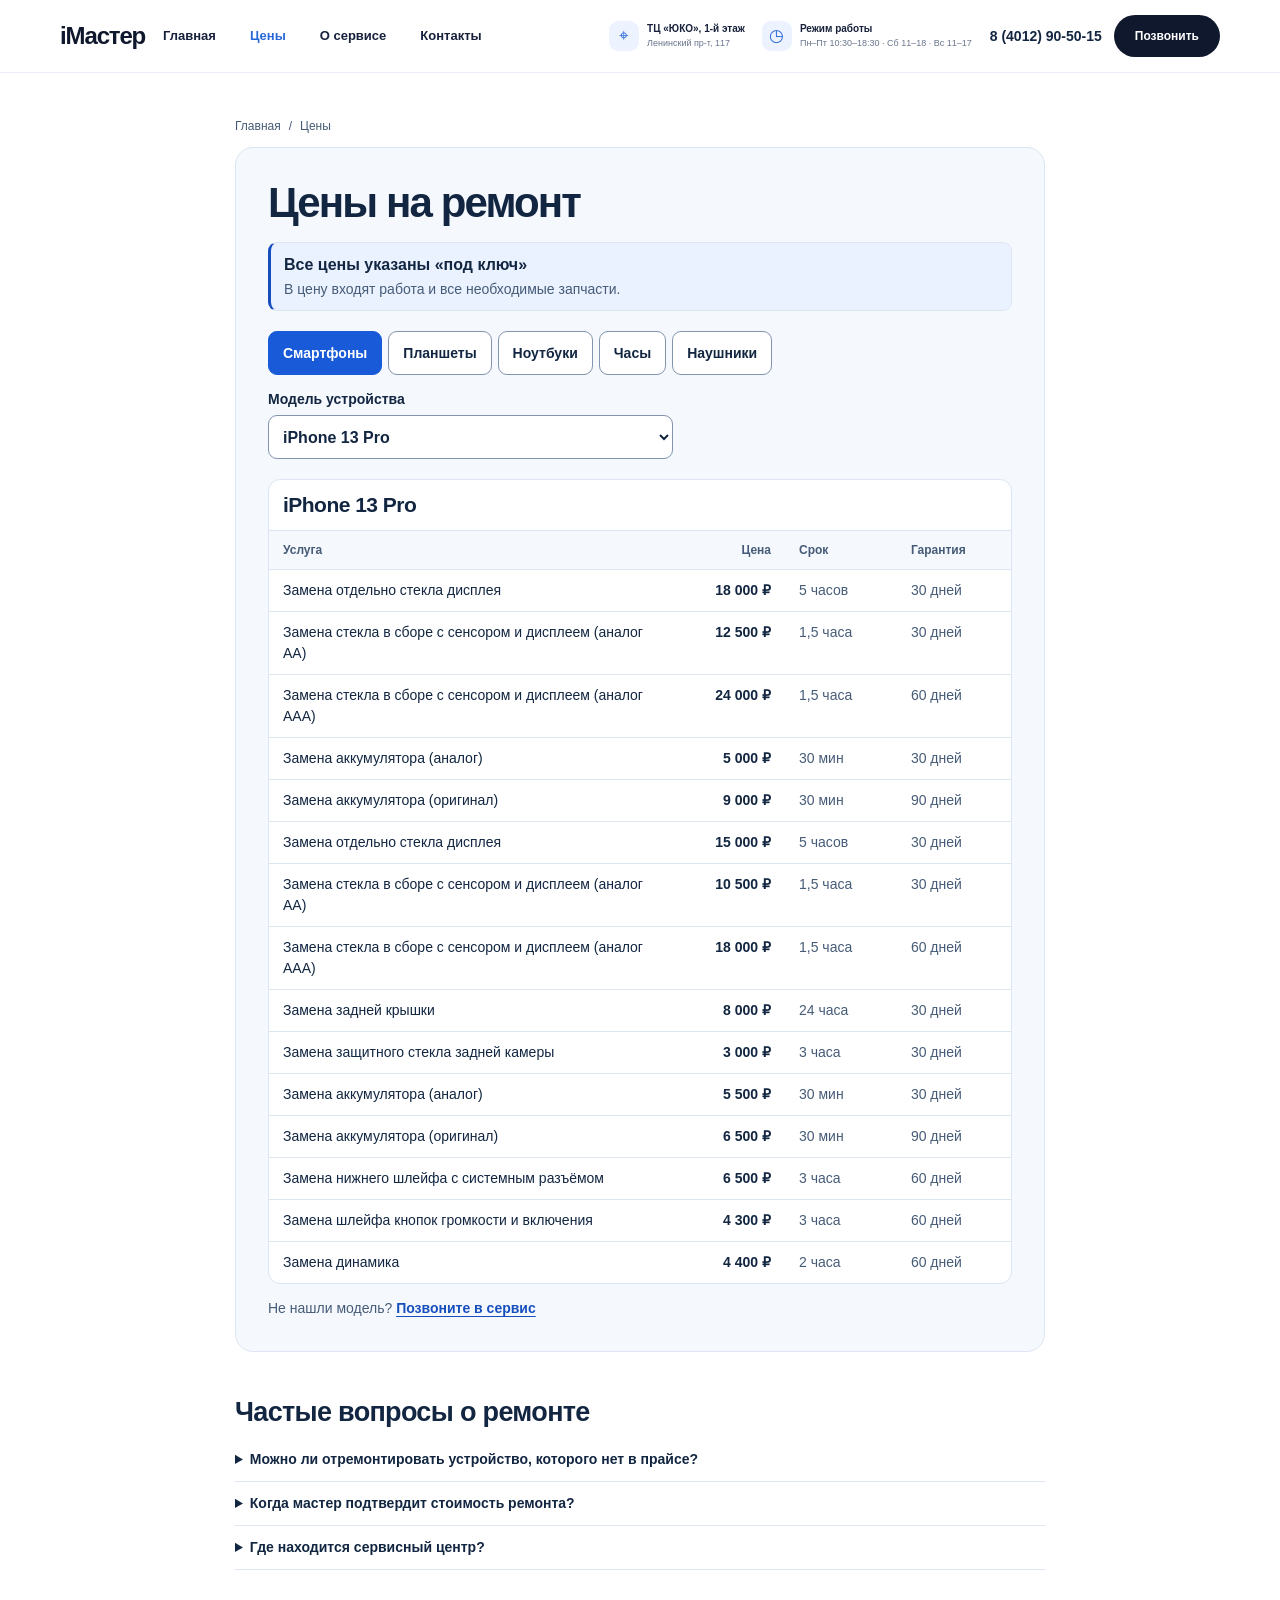
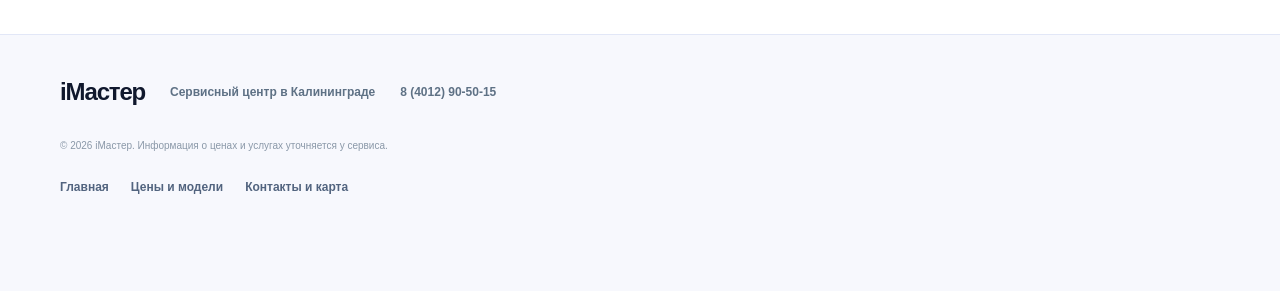
==== commit a3b453c2: "Polish the iMaster repair price catalog" ====
--- a/site/ceny.html
+++ b/site/ceny.html
@@ -10,7 +10,8 @@
 <meta content="Цены на ремонт iPhone, iPad и MacBook в Калининграде — iМастер" property="og:title"/>
 <meta content="Прайс iМастер в Калининграде: выберите устройство и модель, чтобы посмотреть опубликованные цены на ремонт iPhone, iPad и MacBook, сроки и гарантию." property="og:description"/>
 <meta content="https://ipart39.ru/ceny.html" property="og:url"/>
-<meta content="#f7f9fc" name="theme-color"/>
+<meta content="#f7f9fc" name="theme-color" media="(prefers-color-scheme: light)"/>
+<meta content="#131e31" name="theme-color" media="(prefers-color-scheme: dark)"/>
 <link href="images/favicon.svg" rel="icon" type="image/svg+xml"/>
 <link href="https://fonts.googleapis.com" rel="preconnect"/>
 <link crossorigin="" href="https://fonts.gstatic.com" rel="preconnect"/>
@@ -63,7 +64,9 @@
     "name": "Калининград"
   }
 }</script>
-<link href="css/upgrade.css" rel="stylesheet"/></head><body><header class="site-header">
+<link href="css/upgrade.css" rel="stylesheet"/>
+<link href="css/catalog.css" rel="stylesheet"/>
+</head><body class="prices-page"><header class="site-header">
 <div class="container header-inner">
 <a aria-label="iМастер — на главную" class="brand" href="index.html"><span>iМастер</span></a>
 <nav aria-label="Основная навигация" class="main-nav"><a href="index.html">Главная</a><a aria-current="page" href="ceny.html">Цены</a><a href="index.html#about">О сервисе</a><a href="kontakty.html">Контакты</a></nav>
@@ -75,8 +78,97 @@
 <button aria-expanded="false" aria-label="Открыть меню" class="menu-toggle"><span></span><span></span></button>
 </div>
 <div class="mobile-header-details"><span><b>⌖ ТЦ «ЮКО», 1-й этаж</b> · Ленинский пр-т, 117</span><span><b>◷ Пн–Пт 10:30–18:30</b> · Сб 11–18 · Вс 11–17</span></div>
-</header><main><section class="inner-hero"><div class="container"><nav aria-label="Навигационная цепочка" class="breadcrumbs"><a href="index.html">Главная</a><span> / </span><span>Цены на ремонт</span></nav><div class="eyebrow">Прайс-лист по моделям</div><h1>Цены на ремонт техники в Калининграде</h1><p>Выберите категорию, затем модель: покажем доступные работы, опубликованные цены, сроки и гарантию. Если вашей модели нет в списке, уточните возможность ремонта по телефону.</p></div></section><div class="container"><section class="pricing-clarity"><h2>Как пользоваться прайсом</h2><p>В каталоге приведены позиции из опубликованного прайс-листа iМастер. В основном это техника Apple. Сервис также принимает обращения по другим смартфонам, планшетам и ноутбукам — наличие деталей, стоимость и возможность ремонта уточняйте по телефону.</p><p>Стоимость, сроки и условия ремонта могут зависеть от состояния устройства и наличия запчастей. Перед визитом рекомендуем подтвердить цену и срок по телефону.</p></section></div><section class="section"><div class="container"><div class="catalog-intro"><h2>Выберите категорию</h2><p>Затем выберите модель — откроется перечень услуг, стоимость, сроки и гарантия.</p></div><!-- catalog:start -->
-<div aria-label="Категория устройства" class="catalog-categories"><a class="catalog-cat" data-category="smartphones" href="#smartphones"><span>Смартфоны</span><small>Моделей: 29</small></a><a class="catalog-cat" data-category="tablets" href="#tablets"><span>Планшеты</span><small>Моделей: 8</small></a><a class="catalog-cat" data-category="laptops" href="#laptops"><span>Ноутбуки</span><small>Моделей: 1</small></a><a class="catalog-cat" data-category="accessories" href="#accessories"><span>Аксессуары</span><small>Моделей: 2</small></a></div>
-<div class="model-step" id="catalog-model-step"><div class="catalog-step-head"><h2 id="catalog-model-heading">Выберите модель</h2><label class="model-search-label" hidden>Поиск модели<input autocomplete="off" id="model-search" placeholder="Например, iPhone 13" type="search"/></label></div><div class="catalog-models"><a class="catalog-model" data-category="smartphones" data-model="iPhone 11" data-model-id="smartphones-iphone-11-be3ff804" href="#prices-smartphones-iphone-11-be3ff804">iPhone 11<span>→</span></a><a class="catalog-model" data-category="smartphones" data-model="iPhone 11 Pro" data-model-id="smartphones-iphone-11-pro-37c16892" href="#prices-smartphones-iphone-11-pro-37c16892">iPhone 11 Pro<span>→</span></a><a class="catalog-model" data-category="smartphones" data-model="iPhone 11 Pro Max" data-model-id="smartphones-iphone-11-pro-max-f4053316" href="#prices-smartphones-iphone-11-pro-max-f4053316">iPhone 11 Pro Max<span>→</span></a><a class="catalog-model" data-category="smartphones" data-model="iPhone 12" data-model-id="smartphones-iphone-12-927019ba" href="#prices-smartphones-iphone-12-927019ba">iPhone 12<span>→</span></a><a class="catalog-model" data-category="smartphones" data-model="iPhone 12 Pro" data-model-id="smartphones-iphone-12-pro-7315a763" href="#prices-smartphones-iphone-12-pro-7315a763">iPhone 12 Pro<span>→</span></a><a class="catalog-model" data-category="smartphones" data-model="iPhone 12 Pro Max" data-model-id="smartphones-iphone-12-pro-max-5f449c85" href="#prices-smartphones-iphone-12-pro-max-5f449c85">iPhone 12 Pro Max<span>→</span></a><a class="catalog-model" data-category="smartphones" data-model="iPhone 12 mini" data-model-id="smartphones-iphone-12-mini-48c3a863" href="#prices-smartphones-iphone-12-mini-48c3a863">iPhone 12 mini<span>→</span></a><a class="catalog-model" data-category="smartphones" data-model="iPhone 13" data-model-id="smartphones-iphone-13-c25a8f28" href="#prices-smartphones-iphone-13-c25a8f28">iPhone 13<span>→</span></a><a class="catalog-model" data-category="smartphones" data-model="iPhone 13 Pro" data-model-id="smartphones-iphone-13-pro-bc37fdcf" href="#prices-smartphones-iphone-13-pro-bc37fdcf">iPhone 13 Pro<span>→</span></a><a class="catalog-model" data-category="smartphones" data-model="iPhone 13 Pro Max" data-model-id="smartphones-iphone-13-pro-max-0f9d898a" href="#prices-smartphones-iphone-13-pro-max-0f9d898a">iPhone 13 Pro Max<span>→</span></a><a class="catalog-model" data-category="smartphones" data-model="iPhone 13 mini" data-model-id="smartphones-iphone-13-mini-6727cf47" href="#prices-smartphones-iphone-13-mini-6727cf47">iPhone 13 mini<span>→</span></a><a class="catalog-model" data-category="smartphones" data-model="iPhone 14" data-model-id="smartphones-iphone-14-4ca53620" href="#prices-smartphones-iphone-14-4ca53620">iPhone 14<span>→</span></a><a class="catalog-model" data-category="smartphones" data-model="iPhone 14 Plus" data-model-id="smartphones-iphone-14-plus-d9c2aedc" href="#prices-smartphones-iphone-14-plus-d9c2aedc">iPhone 14 Plus<span>→</span></a><a class="catalog-model" data-category="smartphones" data-model="iPhone 14 Pro" data-model-id="smartphones-iphone-14-pro-9ef489b1" href="#prices-smartphones-iphone-14-pro-9ef489b1">iPhone 14 Pro<span>→</span></a><a class="catalog-model" data-category="smartphones" data-model="iPhone 5/5C/5S" data-model-id="smartphones-iphone-5-5c-5s-ec762b55" href="#prices-smartphones-iphone-5-5c-5s-ec762b55">iPhone 5/5C/5S<span>→</span></a><a class="catalog-model" data-category="smartphones" data-model="iPhone 6" data-model-id="smartphones-iphone-6-80d8b985" href="#prices-smartphones-iphone-6-80d8b985">iPhone 6<span>→</span></a><a class="catalog-model" data-category="smartphones" data-model="iPhone 6 Plus" data-model-id="smartphones-iphone-6-plus-18d28df8" href="#prices-smartphones-iphone-6-plus-18d28df8">iPhone 6 Plus<span>→</span></a><a class="catalog-model" data-category="smartphones" data-model="iPhone 6S" data-model-id="smartphones-iphone-6s-3aee1664" href="#prices-smartphones-iphone-6s-3aee1664">iPhone 6S<span>→</span></a><a class="catalog-model" data-category="smartphones" data-model="iPhone 6S Plus" data-model-id="smartphones-iphone-6s-plus-ab665d7a" href="#prices-smartphones-iphone-6s-plus-ab665d7a">iPhone 6S Plus<span>→</span></a><a class="catalog-model" data-category="smartphones" data-model="iPhone 7" data-model-id="smartphones-iphone-7-48f5dedf" href="#prices-smartphones-iphone-7-48f5dedf">iPhone 7<span>→</span></a><a class="catalog-model" data-category="smartphones" data-model="iPhone 7 Plus" data-model-id="smartphones-iphone-7-plus-db8443ef" href="#prices-smartphones-iphone-7-plus-db8443ef">iPhone 7 Plus<span>→</span></a><a class="catalog-model" data-category="smartphones" data-model="iPhone 8" data-model-id="smartphones-iphone-8-cd99af92" href="#prices-smartphones-iphone-8-cd99af92">iPhone 8<span>→</span></a><a class="catalog-model" data-category="smartphones" data-model="iPhone 8 Plus" data-model-id="smartphones-iphone-8-plus-789e1c61" href="#prices-smartphones-iphone-8-plus-789e1c61">iPhone 8 Plus<span>→</span></a><a class="catalog-model" data-category="smartphones" data-model="iPhone SE" data-model-id="smartphones-iphone-se-659097ab" href="#prices-smartphones-iphone-se-659097ab">iPhone SE<span>→</span></a><a class="catalog-model" data-category="smartphones" data-model="iPhone SE 2" data-model-id="smartphones-iphone-se-2-56079b5d" href="#prices-smartphones-iphone-se-2-56079b5d">iPhone SE 2<span>→</span></a><a class="catalog-model" data-category="smartphones" data-model="iPhone X" data-model-id="smartphones-iphone-x-cd0fc11b" href="#prices-smartphones-iphone-x-cd0fc11b">iPhone X<span>→</span></a><a class="catalog-model" data-category="smartphones" data-model="iPhone XR" data-model-id="smartphones-iphone-xr-45f30e52" href="#prices-smartphones-iphone-xr-45f30e52">iPhone XR<span>→</span></a><a class="catalog-model" data-category="smartphones" data-model="iPhone XS" data-model-id="smartphones-iphone-xs-6fb548df" href="#prices-smartphones-iphone-xs-6fb548df">iPhone XS<span>→</span></a><a class="catalog-model" data-category="smartphones" data-model="iPhone XS Max" data-model-id="smartphones-iphone-xs-max-d00e8d10" href="#prices-smartphones-iphone-xs-max-d00e8d10">iPhone XS Max<span>→</span></a><a class="catalog-model" data-category="tablets" data-model="iPad 2/3/4" data-model-id="tablets-ipad-2-3-4-8da660e9" href="#prices-tablets-ipad-2-3-4-8da660e9">iPad 2/3/4<span>→</span></a><a class="catalog-model" data-category="tablets" data-model="iPad 2018 (A1893)" data-model-id="tablets-ipad-2018-a1893-17a90845" href="#prices-tablets-ipad-2018-a1893-17a90845">iPad 2018 (A1893)<span>→</span></a><a class="catalog-model" data-category="tablets" data-model="iPad 2019 (A2197)" data-model-id="tablets-ipad-2019-a2197-4c15e1e0" href="#prices-tablets-ipad-2019-a2197-4c15e1e0">iPad 2019 (A2197)<span>→</span></a><a class="catalog-model" data-category="tablets" data-model="iPad Air" data-model-id="tablets-ipad-air-b4c931db" href="#prices-tablets-ipad-air-b4c931db">iPad Air<span>→</span></a><a class="catalog-model" data-category="tablets" data-model="iPad Air 2" data-model-id="tablets-ipad-air-2-232d72e9" href="#prices-tablets-ipad-air-2-232d72e9">iPad Air 2<span>→</span></a><a class="catalog-model" data-category="tablets" data-model="iPad Pro 12.9 (2015)" data-model-id="tablets-ipad-pro-12-9-2015-c346de45" href="#prices-tablets-ipad-pro-12-9-2015-c346de45">iPad Pro 12.9 (2015)<span>→</span></a><a class="catalog-model" data-category="tablets" data-model="iPad mini 1/2/3" data-model-id="tablets-ipad-mini-1-2-3-f2876441" href="#prices-tablets-ipad-mini-1-2-3-f2876441">iPad mini 1/2/3<span>→</span></a><a class="catalog-model" data-category="tablets" data-model="iPad mini 4" data-model-id="tablets-ipad-mini-4-3b53bbb6" href="#prices-tablets-ipad-mini-4-3b53bbb6">iPad mini 4<span>→</span></a><a class="catalog-model" data-category="laptops" data-model="MacBook" data-model-id="laptops-macbook-ac92e761" href="#prices-laptops-macbook-ac92e761">MacBook<span>→</span></a><a class="catalog-model" data-category="accessories" data-model="AirPods" data-model-id="accessories-airpods-9e5b09a1" href="#prices-accessories-airpods-9e5b09a1">AirPods<span>→</span></a><a class="catalog-model" data-category="accessories" data-model="Apple Watch" data-model-id="accessories-apple-watch-9371bab2" href="#prices-accessories-apple-watch-9371bab2">Apple Watch<span>→</span></a></div><p id="catalog-empty" hidden>Модель не найдена. Позвоните, чтобы уточнить стоимость.</p></div>
-<div class="service-step" id="catalog-service-step"><div class="catalog-step-head"><h2 id="catalog-service-heading">Услуги и цены</h2><a class="change-model" id="change-model" href="#catalog-model-step" hidden>← Другая модель</a></div><h2 class="catalog-fallback-heading" id="smartphones">Смартфоны</h2><section class="model-prices" data-model-id="smartphones-iphone-11-be3ff804" id="prices-smartphones-iphone-11-be3ff804" tabindex="-1"><h3>iPhone 11</h3><div class="table-wrap" tabindex="0" role="region" aria-label="Цены iPhone 11"><table class="price-table"><thead><tr><th>Услуга</th><th>Цена</th><th>Срок</th><th>Гарантия</th></tr></thead><tbody><tr><td>Замена отдельно стекла дисплея</td><td class="price-value" data-label="Цена">5500 ₽</td><td data-label="Срок">24 часа</td><td data-label="Гарантия">30 дней</td></tr><tr><td>Замена стекла в сборе с сенсором и дисплеем (аналог AA)</td><td class="price-value" data-label="Цена">5000 ₽</td><td data-label="Срок">3 часа</td><td data-label="Гарантия">30 дней</td></tr><tr><td>Замена стекла в сборе с сенсором и дисплеем (аналог AAA)</td><td class="price-value" data-label="Цена">7000 ₽</td><td data-label="Срок">3 часа</td><td data-label="Гарантия">30 дней</td></tr><tr><td>Замена аккумулятора (аналог)</td><td class="price-value" data-label="Цена">2200 ₽</td><td data-label="Срок">20 мин</td><td data-label="Гарантия">30 дней</td></tr><tr><td>Замена аккумулятора (оригинал)</td><td class="price-value" data-label="Цена">3500 ₽</td><td data-label="Срок">20 мин</td><td data-label="Гарантия">90 дней</td></tr></tbody></table></div></section><section class="model-prices" data-model-id="smartphones-iphone-11-pro-37c16892" id="prices-smartphones-iphone-11-pro-37c16892" tabindex="-1"><h3>iPhone 11 Pro</h3><div class="table-wrap" tabindex="0" role="region" aria-label="Цены iPhone 11 Pro"><table class="price-table"><thead><tr><th>Услуга</th><th>Цена</th><th>Срок</th><th>Гарантия</th></tr></thead><tbody><tr><td>Замена отдельно стекла дисплея</td><td class="price-value" data-label="Цена">8000 ₽</td><td data-label="Срок">24 часа</td><td data-label="Гарантия">30 дней</td></tr><tr><td>Замена стекла в сборе с сенсором и дисплеем (аналог AA)</td><td class="price-value" data-label="Цена">7500 ₽</td><td data-label="Срок">3 часа</td><td data-label="Гарантия">30 дней</td></tr><tr><td>Замена стекла в сборе с сенсором и дисплеем (аналог AAA)</td><td class="price-value" data-label="Цена">11000 ₽</td><td data-label="Срок">3 часа</td><td data-label="Гарантия">30 дней</td></tr><tr><td>Замена аккумулятора (аналог)</td><td class="price-value" data-label="Цена">3500 ₽</td><td data-label="Срок">20 мин</td><td data-label="Гарантия">30 дней</td></tr><tr><td>Замена аккумулятора (оригинал)</td><td class="price-value" data-label="Цена">4700 ₽</td><td data-label="Срок">20 мин</td><td data-label="Гарантия">90 дней</td></tr></tbody></table></div></section><section class="model-prices" data-model-id="smartphones-iphone-11-pro-max-f4053316" id="prices-smartphones-iphone-11-pro-max-f4053316" tabindex="-1"><h3>iPhone 11 Pro Max</h3><div class="table-wrap" tabindex="0" role="region" aria-label="Цены iPhone 11 Pro Max"><table class="price-table"><thead><tr><th>Услуга</th><th>Цена</th><th>Срок</th><th>Гарантия</th></tr></thead><tbody><tr><td>Замена отдельно стекла дисплея</td><td class="price-value" data-label="Цена">9500 ₽</td><td data-label="Срок">24 часа</td><td data-label="Гарантия">30 дней</td></tr><tr><td>Замена стекла в сборе с сенсором и дисплеем (аналог AA)</td><td class="price-value" data-label="Цена">8000 ₽</td><td data-label="Срок">3 часа</td><td data-label="Гарантия">30 дней</td></tr><tr><td>Замена стекла в сборе с сенсором и дисплеем (аналог AAA)</td><td class="price-value" data-label="Цена">12000 ₽</td><td data-label="Срок">3 часа</td><td data-label="Гарантия">30 дней</td></tr><tr><td>Замена аккумулятора (аналог)</td><td class="price-value" data-label="Цена">4700 ₽</td><td data-label="Срок">60 мин</td><td data-label="Гарантия">30 дней</td></tr></tbody></table></div></section><section class="model-prices" data-model-id="smartphones-iphone-12-927019ba" id="prices-smartphones-iphone-12-927019ba" tabindex="-1"><h3>iPhone 12</h3><div class="table-wrap" tabindex="0" role="region" aria-label="Цены iPhone 12"><table class="price-table"><thead><tr><th>Услуга</th><th>Цена</th><th>Срок</th><th>Гарантия</th></tr></thead><tbody><tr><td>Замена отдельно стекла дисплея</td><td class="price-value" data-label="Цена">12000 ₽</td><td data-label="Срок">5 часов</td><td data-label="Гарантия">30 дней</td></tr><tr><td>Замена стекла в сборе с сенсором и дисплеем (аналог AA)</td><td class="price-value" data-label="Цена">7500 ₽</td><td data-label="Срок">1,5 часа</td><td data-label="Гарантия">30 дней</td></tr><tr><td>Замена стекла в сборе с сенсором и дисплеем (аналог AAA)</td><td class="price-value" data-label="Цена">12000 ₽</td><td data-label="Срок">1,5 часа</td><td data-label="Гарантия">60 дней</td></tr><tr><td>Замена аккумулятора (аналог)</td><td class="price-value" data-label="Цена">4300 ₽</td><td data-label="Срок">30 мин</td><td data-label="Гарантия">30 дней</td></tr><tr><td>Замена аккумулятора (оригинал)</td><td class="price-value" data-label="Цена">5500 ₽</td><td data-label="Срок">30 мин</td><td data-label="Гарантия">90 дней</td></tr></tbody></table></div></section><section class="model-prices" data-model-id="smartphones-iphone-12-pro-7315a763" id="prices-smartphones-iphone-12-pro-7315a763" tabindex="-1"><h3>iPhone 12 Pro</h3><div class="table-wrap" tabindex="0" role="region" aria-label="Цены iPhone 12 Pro"><table class="price-table"><thead><tr><th>Услуга</th><th>Цена</th><th>Срок</th><th>Гарантия</th></tr></thead><tbody><tr><td>Замена отдельно стекла дисплея</td><td class="price-value" data-label="Цена">11000 ₽</td><td data-label="Срок">5 часов</td><td data-label="Гарантия">30 дней</td></tr><tr><td>Замена стекла в сборе с сенсором и дисплеем (аналог AA)</td><td class="price-value" data-label="Цена">8000 ₽</td><td data-label="Срок">1,5 часа</td><td data-label="Гарантия">30 дней</td></tr><tr><td>Замена стекла в сборе с сенсором и дисплеем (аналог AAA)</td><td class="price-value" data-label="Цена">16000 ₽</td><td data-label="Срок">1,5 часа</td><td data-label="Гарантия">60 дней</td></tr><tr><td>Замена аккумулятора (аналог)</td><td class="price-value" data-label="Цена">4800 ₽</td><td data-label="Срок">30 мин</td><td data-label="Гарантия">30 дней</td></tr><tr><td>Замена аккумулятора (оригинал)</td><td class="price-value" data-label="Цена">6600 ₽</td><td data-label="Срок">30 мин</td><td data-label="Гарантия">90 дней</td></tr></tbody></table></div></section><section class="model-prices" data-model-id="smartphones-iphone-12-pro-max-5f449c85" id="prices-smartphones-iphone-12-pro-max-5f449c85" tabindex="-1"><h3>iPhone 12 Pro Max</h3><div class="table-wrap" tabindex="0" role="region" aria-label="Цены iPhone 12 Pro Max"><table class="price-table"><thead><tr><th>Услуга</th><th>Цена</th><th>Срок</th><th>Гарантия</th></tr></thead><tbody><tr><td>Замена отдельно стекла дисплея</td><td class="price-value" data-label="Цена">15000 ₽</td><td data-label="Срок">5 часов</td><td data-label="Гарантия">30 дней</td></tr><tr><td>Замена стекла в сборе с сенсором и дисплеем (аналог AA)</td><td class="price-value" data-label="Цена">10500 ₽</td><td data-label="Срок">1,5 часа</td><td data-label="Гарантия">30 дней</td></tr><tr><td>Замена стекла в сборе с сенсором и дисплеем (аналог AAA)</td><td class="price-value" data-label="Цена">18000 ₽</td><td data-label="Срок">1,5 часа</td><td data-label="Гарантия">60 дней</td></tr><tr><td>Замена аккумулятора (аналог)</td><td class="price-value" data-label="Цена">5500 ₽</td><td data-label="Срок">30 мин</td><td data-label="Гарантия">30 дней</td></tr><tr><td>Замена аккумулятора (оригинал)</td><td class="price-value" data-label="Цена">6500 ₽</td><td data-label="Срок">30 мин</td><td data-label="Гарантия">90 дней</td></tr></tbody></table></div></section><section class="model-prices" data-model-id="smartphones-iphone-12-mini-48c3a863" id="prices-smartphones-iphone-12-mini-48c3a863" tabindex="-1"><h3>iPhone 12 mini</h3><div class="table-wrap" tabindex="0" role="region" aria-label="Цены iPhone 12 mini"><table class="price-table"><thead><tr><th>Услуга</th><th>Цена</th><th>Срок</th><th>Гарантия</th></tr></thead><tbody><tr><td>Замена отдельно стекла дисплея</td><td class="price-value" data-label="Цена">12000 ₽</td><td data-label="Срок">5 часов</td><td data-label="Гарантия">30 дней</td></tr><tr><td>Замена стекла в сборе с сенсором и дисплеем (аналог AA)</td><td class="price-value" data-label="Цена">8000 ₽</td><td data-label="Срок">1,5 часа</td><td data-label="Гарантия">30 дней</td></tr><tr><td>Замена стекла в сборе с сенсором и дисплеем (аналог AAA)</td><td class="price-value" data-label="Цена">18000 ₽</td><td data-label="Срок">1,5 часа</td><td data-label="Гарантия">60 дней</td></tr><tr><td>Замена аккумулятора (аналог)</td><td class="price-value" data-label="Цена">4300 ₽</td><td data-label="Срок">30 мин</td><td data-label="Гарантия">30 дней</td></tr><tr><td>Замена аккумулятора (оригинал)</td><td class="price-value" data-label="Цена">5500 ₽</td><td data-label="Срок">30 мин</td><td data-label="Гарантия">90 дней</td></tr></tbody></table></div></section><section class="model-prices" data-model-id="smartphones-iphone-13-c25a8f28" id="prices-smartphones-iphone-13-c25a8f28" tabindex="-1"><h3>iPhone 13</h3><div class="table-wrap" tabindex="0" role="region" aria-label="Цены iPhone 13"><table class="price-table"><thead><tr><th>Услуга</th><th>Цена</th><th>Срок</th><th>Гарантия</th></tr></thead><tbody><tr><td>Замена отдельно стекла дисплея</td><td class="price-value" data-label="Цена">15000 ₽</td><td data-label="Срок">5 часов</td><td data-label="Гарантия">30 дней</td></tr><tr><td>Замена стекла в сборе с сенсором и дисплеем (аналог AA)</td><td class="price-value" data-label="Цена">8500 ₽</td><td data-label="Срок">1,5 часа</td><td data-label="Гарантия">30 дней</td></tr><tr><td>Замена стекла в сборе с сенсором и дисплеем (аналог AAA)</td><td class="price-value" data-label="Цена">14000 ₽</td><td data-label="Срок">1,5 часа</td><td data-label="Гарантия">60 дней</td></tr><tr><td>Замена аккумулятора (аналог)</td><td class="price-value" data-label="Цена">4800 ₽</td><td data-label="Срок">30 мин</td><td data-label="Гарантия">30 дней</td></tr><tr><td>Замена аккумулятора (оригинал)</td><td class="price-value" data-label="Цена">7000 ₽</td><td data-label="Срок">30 мин</td><td data-label="Гарантия">90 дней</td></tr></tbody></table></div></section><section class="model-prices" data-model-id="smartphones-iphone-13-pro-bc37fdcf" id="prices-smartphones-iphone-13-pro-bc37fdcf" tabindex="-1"><h3>iPhone 13 Pro</h3><div class="table-wrap" tabindex="0" role="region" aria-label="Цены iPhone 13 Pro"><table class="price-table"><thead><tr><th>Услуга</th><th>Цена</th><th>Срок</th><th>Гарантия</th></tr></thead><tbody><tr><td>Замена отдельно стекла дисплея</td><td class="price-value" data-label="Цена">18000 ₽</td><td data-label="Срок">5 часов</td><td data-label="Гарантия">30 дней</td></tr><tr><td>Замена стекла в сборе с сенсором и дисплеем (аналог AA)</td><td class="price-value" data-label="Цена">12500 ₽</td><td data-label="Срок">1,5 часа</td><td data-label="Гарантия">30 дней</td></tr><tr><td>Замена стекла в сборе с сенсором и дисплеем (аналог AAA)</td><td class="price-value" data-label="Цена">24000 ₽</td><td data-label="Срок">1,5 часа</td><td data-label="Гарантия">60 дней</td></tr><tr><td>Замена аккумулятора (аналог)</td><td class="price-value" data-label="Цена">5000 ₽</td><td data-label="Срок">30 мин</td><td data-label="Гарантия">30 дней</td></tr><tr><td>Замена аккумулятора (оригинал)</td><td class="price-value" data-label="Цена">9000 ₽</td><td data-label="Срок">30 мин</td><td data-label="Гарантия">90 дней</td></tr><tr><td>Замена отдельно стекла дисплея</td><td class="price-value" data-label="Цена">15000 ₽</td><td data-label="Срок">5 часов</td><td data-label="Гарантия">30 дней</td></tr><tr><td>Замена стекла в сборе с сенсором и дисплеем (аналог AA)</td><td class="price-value" data-label="Цена">10500 ₽</td><td data-label="Срок">1,5 часа</td><td data-label="Гарантия">30 дней</td></tr><tr><td>Замена стекла в сборе с сенсором и дисплеем (аналог AAA)</td><td class="price-value" data-label="Цена">18000 ₽</td><td data-label="Срок">1,5 часа</td><td data-label="Гарантия">60 дней</td></tr><tr><td>Замена задней крышки</td><td class="price-value" data-label="Цена">8000 ₽</td><td data-label="Срок">24 часа</td><td data-label="Гарантия">30 дней</td></tr><tr><td>Замена защитного стекла задней камеры</td><td class="price-value" data-label="Цена">3000 ₽</td><td data-label="Срок">3 часа</td><td data-label="Гарантия">30 дней</td></tr><tr><td>Замена аккумулятора (аналог)</td><td class="price-value" data-label="Цена">5500 ₽</td><td data-label="Срок">30 мин</td><td data-label="Гарантия">30 дней</td></tr><tr><td>Замена аккумулятора (оригинал)</td><td class="price-value" data-label="Цена">6500 ₽</td><td data-label="Срок">30 мин</td><td data-label="Гарантия">90 дней</td></tr><tr><td>Замена нижнего шлейфа с системным разъёмом</td><td class="price-value" data-label="Цена">6500 ₽</td><td data-label="Срок">3 часа</td><td data-label="Гарантия">60 дней</td></tr><tr><td>Замена шлейфа кнопок громкости и включения</td><td class="price-value" data-label="Цена">4300 ₽</td><td data-label="Срок">3 часа</td><td data-label="Гарантия">60 дней</td></tr><tr><td>Замена динамика</td><td class="price-value" data-label="Цена">4400 ₽</td><td data-label="Срок">2 часа</td><td data-label="Гарантия">60 дней</td></tr></tbody></table></div></section><section class="model-prices" data-model-id="smartphones-iphone-13-pro-max-0f9d898a" id="prices-smartphones-iphone-13-pro-max-0f9d898a" tabindex="-1"><h3>iPhone 13 Pro Max</h3><div class="table-wrap" tabindex="0" role="region" aria-label="Цены iPhone 13 Pro Max"><table class="price-table"><thead><tr><th>Услуга</th><th>Цена</th><th>Срок</th><th>Гарантия</th></tr></thead><tbody><tr><td>Замена отдельно стекла дисплея</td><td class="price-value" data-label="Цена">15000 ₽</td><td data-label="Срок">5 часов</td><td data-label="Гарантия">30 дней</td></tr><tr><td>Замена стекла в сборе с сенсором и дисплеем (аналог AA)</td><td class="price-value" data-label="Цена">8500 ₽</td><td data-label="Срок">1,5 часа</td><td data-label="Гарантия">30 дней</td></tr><tr><td>Замена стекла в сборе с сенсором и дисплеем (аналог AAA)</td><td class="price-value" data-label="Цена">14000 ₽</td><td data-label="Срок">1,5 часа</td><td data-label="Гарантия">60 дней</td></tr><tr><td>Замена задней крышки</td><td class="price-value" data-label="Цена">8000 ₽</td><td data-label="Срок">24 часа</td><td data-label="Гарантия">30 дней</td></tr><tr><td>Замена защитного стекла задней камеры</td><td class="price-value" data-label="Цена">2800 ₽</td><td data-label="Срок">3 часа</td><td data-label="Гарантия">30 дней</td></tr><tr><td>Замена аккумулятора (аналог)</td><td class="price-value" data-label="Цена">4800 ₽</td><td data-label="Срок">30 мин</td><td data-label="Гарантия">30 дней</td></tr><tr><td>Замена аккумулятора (оригинал)</td><td class="price-value" data-label="Цена">7000 ₽</td><td data-label="Срок">30 мин</td><td data-label="Гарантия">90 дней</td></tr><tr><td>Замена нижнего шлейфа с системным разъёмом</td><td class="price-value" data-label="Цена">6600 ₽</td><td data-label="Срок">3 часа</td><td data-label="Гарантия">60 дней</td></tr><tr><td>Замена шлейфа кнопок громкости и включения</td><td class="price-value" data-label="Цена">4000 ₽</td><td data-label="Срок">3 часа</td><td data-label="Гарантия">60 дней</td></tr><tr><td>Замена динамика</td><td class="price-value" data-label="Цена">4200 ₽</td><td data-label="Срок">2 часа</td><td data-label="Гарантия">60 дней</td></tr></tbody></table></div></section><section class="model-prices" data-model-id="smartphones-iphone-13-mini-6727cf47" id="prices-smartphones-iphone-13-mini-6727cf47" tabindex="-1"><h3>iPhone 13 mini</h3><div class="table-wrap" tabindex="0" role="region" aria-label="Цены iPhone 13 mini"><table class="price-table"><thead><tr><th>Услуга</th><th>Цена</th><th>Срок</th><th>Гарантия</th></tr></thead><tbody><tr><td>Замена отдельно стекла дисплея</td><td class="price-value" data-label="Цена">16000 ₽</td><td data-label="Срок">5 часов</td><td data-label="Гарантия">30 дней</td></tr><tr><td>Замена стекла в сборе с сенсором и дисплеем (аналог AA)</td><td class="price-value" data-label="Цена">9000 ₽</td><td data-label="Срок">1,5 часа</td><td data-label="Гарантия">30 дней</td></tr><tr><td>Замена стекла в сборе с сенсором и дисплеем (аналог AAA)</td><td class="price-value" data-label="Цена">15000 ₽</td><td data-label="Срок">1,5 часа</td><td data-label="Гарантия">60 дней</td></tr><tr><td>Замена аккумулятора (аналог)</td><td class="price-value" data-label="Цена">5000 ₽</td><td data-label="Срок">30 мин</td><td data-label="Гарантия">30 дней</td></tr><tr><td>Замена аккумулятора (оригинал)</td><td class="price-value" data-label="Цена">8000 ₽</td><td data-label="Срок">30 мин</td><td data-label="Гарантия">90 дней</td></tr></tbody></table></div></section><section class="model-prices" data-model-id="smartphones-iphone-14-4ca53620" id="prices-smartphones-iphone-14-4ca53620" tabindex="-1"><h3>iPhone 14</h3><div class="table-wrap" tabindex="0" role="region" aria-label="Цены iPhone 14"><table class="price-table"><thead><tr><th>Услуга</th><th>Цена</th><th>Срок</th><th>Гарантия</th></tr></thead><tbody><tr><td>Замена отдельно стекла дисплея</td><td class="price-value" data-label="Цена">16000 ₽</td><td data-label="Срок">5 часов</td><td data-label="Гарантия">30 дней</td></tr><tr><td>Замена стекла в сборе с сенсором и дисплеем (аналог AA)</td><td class="price-value" data-label="Цена">9000 ₽</td><td data-label="Срок">1,5 часа</td><td data-label="Гарантия">30 дней</td></tr><tr><td>Замена стекла в сборе с сенсором и дисплеем (аналог AAA)</td><td class="price-value" data-label="Цена">15000 ₽</td><td data-label="Срок">1,5 часа</td><td data-label="Гарантия">60 дней</td></tr><tr><td>Замена задней крышки</td><td class="price-value" data-label="Цена">9000 ₽</td><td data-label="Срок">24 часа</td><td data-label="Гарантия">30 дней</td></tr><tr><td>Замена защитного стекла задней камеры</td><td class="price-value" data-label="Цена">2800 ₽</td><td data-label="Срок">3 часа</td><td data-label="Гарантия">30 дней</td></tr><tr><td>Замена аккумулятора (аналог)</td><td class="price-value" data-label="Цена">5000 ₽</td><td data-label="Срок">30 мин</td><td data-label="Гарантия">30 дней</td></tr><tr><td>Замена аккумулятора (оригинал)</td><td class="price-value" data-label="Цена">8000 ₽</td><td data-label="Срок">30 мин</td><td data-label="Гарантия">90 дней</td></tr><tr><td>Замена нижнего шлейфа с системным разъёмом</td><td class="price-value" data-label="Цена">7000 ₽</td><td data-label="Срок">3 часа</td><td data-label="Гарантия">60 дней</td></tr><tr><td>Замена динамика</td><td class="price-value" data-label="Цена">4200 ₽</td><td data-label="Срок">2 часа</td><td data-label="Гарантия">60 дней</td></tr></tbody></table></div></section><section class="model-prices" data-model-id="smartphones-iphone-14-plus-d9c2aedc" id="prices-smartphones-iphone-14-plus-d9c2aedc" tabindex="-1"><h3>iPhone 14 Plus</h3><div class="table-wrap" tabindex="0" role="region" aria-label="Цены iPhone 14 Plus"><table class="price-table"><thead><tr><th>Услуга</th><th>Цена</th><th>Срок</th><th>Гарантия</th></tr></thead><tbody><tr><td>Замена отдельно стекла дисплея</td><td class="price-value" data-label="Цена">18000 ₽</td><td data-label="Срок">5 часов</td><td data-label="Гарантия">30 дней</td></tr><tr><td>Замена стекла в сборе с сенсором и дисплеем (аналог AA)</td><td class="price-value" data-label="Цена">12500 ₽</td><td data-label="Срок">1,5 часа</td><td data-label="Гарантия">30 дней</td></tr><tr><td>Замена стекла в сборе с сенсором и дисплеем (аналог AAA)</td><td class="price-value" data-label="Цена">24000 ₽</td><td data-label="Срок">1,5 часа</td><td data-label="Гарантия">60 дней</td></tr><tr><td>Замена задней крышки</td><td class="price-value" data-label="Цена">9000 ₽</td><td data-label="Срок">24 часа</td><td data-label="Гарантия">30 дней</td></tr><tr><td>Замена защитного стекла задней камеры</td><td class="price-value" data-label="Цена">2800 ₽</td><td data-label="Срок">3 часа</td><td data-label="Гарантия">30 дней</td></tr><tr><td>Замена аккумулятора (аналог)</td><td class="price-value" data-label="Цена">5000 ₽</td><td data-label="Срок">30 мин</td><td data-label="Гарантия">30 дней</td></tr><tr><td>Замена аккумулятора (оригинал)</td><td class="price-value" data-label="Цена">9000 ₽</td><td data-label="Срок">30 мин</td><td data-label="Гарантия">90 дней</td></tr><tr><td>Замена нижнего шлейфа с системным разъёмом</td><td class="price-value" data-label="Цена">8000 ₽</td><td data-label="Срок">3 часа</td><td data-label="Гарантия">60 дней</td></tr></tbody></table></div></section><section class="model-prices" data-model-id="smartphones-iphone-14-pro-9ef489b1" id="prices-smartphones-iphone-14-pro-9ef489b1" tabindex="-1"><h3>iPhone 14 Pro</h3><div class="table-wrap" tabindex="0" role="region" aria-label="Цены iPhone 14 Pro"><table class="price-table"><thead><tr><th>Услуга</th><th>Цена</th><th>Срок</th><th>Гарантия</th></tr></thead><tbody><tr><td>Замена отдельно стекла дисплея</td><td class="price-value" data-label="Цена">18000 ₽</td><td data-label="Срок">5 часов</td><td data-label="Гарантия">30 дней</td></tr><tr><td>Замена стекла в сборе с сенсором и дисплеем (аналог AA)</td><td class="price-value" data-label="Цена">12500 ₽</td><td data-label="Срок">1,5 часа</td><td data-label="Гарантия">30 дней</td></tr><tr><td>Замена стекла в сборе с сенсором и дисплеем (аналог AAA)</td><td class="price-value" data-label="Цена">24000 ₽</td><td data-label="Срок">1,5 часа</td><td data-label="Гарантия">60 дней</td></tr><tr><td>Замена задней крышки</td><td class="price-value" data-label="Цена">9000 ₽</td><td data-label="Срок">24 часа</td><td data-label="Гарантия">30 дней</td></tr><tr><td>Замена защитного стекла задней камеры</td><td class="price-value" data-label="Цена">2800 ₽</td><td data-label="Срок">3 часа</td><td data-label="Гарантия">30 дней</td></tr><tr><td>Замена аккумулятора (аналог)</td><td class="price-value" data-label="Цена">5000 ₽</td><td data-label="Срок">30 мин</td><td data-label="Гарантия">30 дней</td></tr><tr><td>Замена аккумулятора (оригинал)</td><td class="price-value" data-label="Цена">9000 ₽</td><td data-label="Срок">30 мин</td><td data-label="Гарантия">90 дней</td></tr><tr><td>Замена нижнего шлейфа с системным разъёмом</td><td class="price-value" data-label="Цена">8000 ₽</td><td data-label="Срок">3 часа</td><td data-label="Гарантия">60 дней</td></tr></tbody></table></div></section><section class="model-prices" data-model-id="smartphones-iphone-5-5c-5s-ec762b55" id="prices-smartphones-iphone-5-5c-5s-ec762b55" tabindex="-1"><h3>iPhone 5/5C/5S</h3><div class="table-wrap" tabindex="0" role="region" aria-label="Цены iPhone 5/5C/5S"><table class="price-table"><thead><tr><th>Услуга</th><th>Цена</th><th>Срок</th><th>Гарантия</th></tr></thead><tbody><tr><td>Замена отдельно стекла дисплея</td><td class="price-value" data-label="Цена">1700 ₽</td><td data-label="Срок">2–3 часа</td><td data-label="Гарантия">30 дней</td></tr><tr><td>Замена стекла в сборе с сенсором и дисплеем (аналог)</td><td class="price-value" data-label="Цена">1890 ₽</td><td data-label="Срок">1 час</td><td data-label="Гарантия">30 дней</td></tr><tr><td>Замена стекла в сборе с сенсором и дисплеем (оригинал)</td><td class="price-value" data-label="Цена">2900 ₽</td><td data-label="Срок">1 час</td><td data-label="Гарантия">90 дней</td></tr><tr><td>Замена задней крышки</td><td class="price-value" data-label="Цена">2300 ₽</td><td data-label="Срок">3 часа</td><td data-label="Гарантия">60 дней</td></tr><tr><td>Замена аккумулятора (аналог)</td><td class="price-value" data-label="Цена">1000 ₽</td><td data-label="Срок">15 мин</td><td data-label="Гарантия">30 дней</td></tr><tr><td>Замена аккумулятора (оригинал)</td><td class="price-value" data-label="Цена">1600 ₽</td><td data-label="Срок">15 мин</td><td data-label="Гарантия">90 дней</td></tr><tr><td>Замена вибромотора</td><td class="price-value" data-label="Цена">800 ₽</td><td data-label="Срок">40 мин</td><td data-label="Гарантия">60 дней</td></tr><tr><td>Замена основной камеры</td><td class="price-value" data-label="Цена">900 ₽</td><td data-label="Срок">30–60 мин</td><td data-label="Гарантия">60 дней</td></tr><tr><td>Ремонт кнопки Power</td><td class="price-value" data-label="Цена">900 ₽</td><td data-label="Срок">2 часа</td><td data-label="Гарантия">60 дней</td></tr><tr><td>Замена нижнего шлейфа с системным разъёмом</td><td class="price-value" data-label="Цена">1100 ₽</td><td data-label="Срок">1 час</td><td data-label="Гарантия">60 дней</td></tr><tr><td>Замена динамика</td><td class="price-value" data-label="Цена">800 ₽</td><td data-label="Срок">40 мин</td><td data-label="Гарантия">60 дней</td></tr><tr><td>Замена контроллера зарядки (U2)</td><td class="price-value" data-label="Цена">1800 ₽</td><td data-label="Срок">24 часа</td><td data-label="Гарантия">30 дней</td></tr></tbody></table></div></section><section class="model-prices" data-model-id="smartphones-iphone-6-80d8b985" id="prices-smartphones-iphone-6-80d8b985" tabindex="-1"><h3>iPhone 6</h3><div class="table-wrap" tabindex="0" role="region" aria-label="Цены iPhone 6"><table class="price-table"><thead><tr><th>Услуга</th><th>Цена</th><th>Срок</th><th>Гарантия</th></tr></thead><tbody><tr><td>Замена отдельно стекла дисплея</td><td class="price-value" data-label="Цена">1990 ₽</td><td data-label="Срок">2–3 часа</td><td data-label="Гарантия">30 дней</td></tr><tr><td>Замена стекла в сборе с сенсором и дисплеем (аналог)</td><td class="price-value" data-label="Цена">2200 ₽</td><td data-label="Срок">1 час</td><td data-label="Гарантия">30 дней</td></tr><tr><td>Замена стекла в сборе с сенсором и дисплеем (оригинал)</td><td class="price-value" data-label="Цена">3200 ₽</td><td data-label="Срок">1 час</td><td data-label="Гарантия">90 дней</td></tr><tr><td>Замена задней крышки</td><td class="price-value" data-label="Цена">2490 ₽</td><td data-label="Срок">2–3 часа</td><td data-label="Гарантия">60 дней</td></tr><tr><td>Замена аккумулятора (аналог)</td><td class="price-value" data-label="Цена">1000 ₽</td><td data-label="Срок">15 мин</td><td data-label="Гарантия">30 дней</td></tr><tr><td>Замена аккумулятора (оригинал)</td><td class="price-value" data-label="Цена">1700 ₽</td><td data-label="Срок">15 мин</td><td data-label="Гарантия">90 дней</td></tr><tr><td>Замена камеры</td><td class="price-value" data-label="Цена">1190 ₽</td><td data-label="Срок">40 мин</td><td data-label="Гарантия">60 дней</td></tr><tr><td>Замена динамика</td><td class="price-value" data-label="Цена">900 ₽</td><td data-label="Срок">40 мин</td><td data-label="Гарантия">60 дней</td></tr></tbody></table></div></section><section class="model-prices" data-model-id="smartphones-iphone-6-plus-18d28df8" id="prices-smartphones-iphone-6-plus-18d28df8" tabindex="-1"><h3>iPhone 6 Plus</h3><div class="table-wrap" tabindex="0" role="region" aria-label="Цены iPhone 6 Plus"><table class="price-table"><thead><tr><th>Услуга</th><th>Цена</th><th>Срок</th><th>Гарантия</th></tr></thead><tbody><tr><td>Замена отдельно стекла дисплея</td><td class="price-value" data-label="Цена">2500 ₽</td><td data-label="Срок">2–3 часа</td><td data-label="Гарантия">30 дней</td></tr><tr><td>Замена стекла в сборе с сенсором и дисплеем (аналог)</td><td class="price-value" data-label="Цена">2700 ₽</td><td data-label="Срок">1 час</td><td data-label="Гарантия">30 дней</td></tr><tr><td>Замена стекла в сборе с сенсором и дисплеем (оригинал)</td><td class="price-value" data-label="Цена">3700 ₽</td><td data-label="Срок">1 час</td><td data-label="Гарантия">90 дней</td></tr><tr><td>Замена задней крышки</td><td class="price-value" data-label="Цена">3500 ₽</td><td data-label="Срок">3 часа</td><td data-label="Гарантия">60 дней</td></tr><tr><td>Замена аккумулятора (аналог)</td><td class="price-value" data-label="Цена">1200 ₽</td><td data-label="Срок">15 мин</td><td data-label="Гарантия">30 дней</td></tr><tr><td>Замена аккумулятора (оригинал)</td><td class="price-value" data-label="Цена">1900 ₽</td><td data-label="Срок">15 мин</td><td data-label="Гарантия">90 дней</td></tr><tr><td>Замена камеры</td><td class="price-value" data-label="Цена">1500 ₽</td><td data-label="Срок">50 мин</td><td data-label="Гарантия">60 дней</td></tr></tbody></table></div></section><section class="model-prices" data-model-id="smartphones-iphone-6s-3aee1664" id="prices-smartphones-iphone-6s-3aee1664" tabindex="-1"><h3>iPhone 6S</h3><div class="table-wrap" tabindex="0" role="region" aria-label="Цены iPhone 6S"><table class="price-table"><thead><tr><th>Услуга</th><th>Цена</th><th>Срок</th><th>Гарантия</th></tr></thead><tbody><tr><td>Замена отдельно стекла дисплея</td><td class="price-value" data-label="Цена">2200 ₽</td><td data-label="Срок">3–4 часа</td><td data-label="Гарантия">30 дней</td></tr><tr><td>Замена стекла в сборе с сенсором и дисплеем (аналог)</td><td class="price-value" data-label="Цена">2300 ₽</td><td data-label="Срок">1,5 часа</td><td data-label="Гарантия">30 дней</td></tr><tr><td>Замена стекла в сборе с сенсором и дисплеем (оригинал)</td><td class="price-value" data-label="Цена">3500 ₽</td><td data-label="Срок">1,5 часа</td><td data-label="Гарантия">90 дней</td></tr><tr><td>Замена задней крышки</td><td class="price-value" data-label="Цена">2800 ₽</td><td data-label="Срок">3–4 часа</td><td data-label="Гарантия">60 дней</td></tr><tr><td>Замена аккумулятора (аналог)</td><td class="price-value" data-label="Цена">1100 ₽</td><td data-label="Срок">30 мин</td><td data-label="Гарантия">30 дней</td></tr><tr><td>Замена аккумулятора (оригинал)</td><td class="price-value" data-label="Цена">1700 ₽</td><td data-label="Срок">30 мин</td><td data-label="Гарантия">90 дней</td></tr></tbody></table></div></section><section class="model-prices" data-model-id="smartphones-iphone-6s-plus-ab665d7a" id="prices-smartphones-iphone-6s-plus-ab665d7a" tabindex="-1"><h3>iPhone 6S Plus</h3><div class="table-wrap" tabindex="0" role="region" aria-label="Цены iPhone 6S Plus"><table class="price-table"><thead><tr><th>Услуга</th><th>Цена</th><th>Срок</th><th>Гарантия</th></tr></thead><tbody><tr><td>Замена отдельно стекла дисплея</td><td class="price-value" data-label="Цена">2500 ₽</td><td data-label="Срок">5–6 часов</td><td data-label="Гарантия">30 дней</td></tr><tr><td>Замена стекла в сборе с сенсором и дисплеем (аналог)</td><td class="price-value" data-label="Цена">2700 ₽</td><td data-label="Срок">1,5 часа</td><td data-label="Гарантия">30 дней</td></tr><tr><td>Замена стекла в сборе с сенсором и дисплеем (оригинал)</td><td class="price-value" data-label="Цена">4000 ₽</td><td data-label="Срок">1,5 часа</td><td data-label="Гарантия">90 дней</td></tr><tr><td>Замена задней крышки</td><td class="price-value" data-label="Цена">3500 ₽</td><td data-label="Срок">4–5 часов</td><td data-label="Гарантия">60 дней</td></tr><tr><td>Замена аккумулятора (аналог)</td><td class="price-value" data-label="Цена">1100 ₽</td><td data-label="Срок">1,5 часа</td><td data-label="Гарантия">30 дней</td></tr><tr><td>Замена аккумулятора (оригинал)</td><td class="price-value" data-label="Цена">1900 ₽</td><td data-label="Срок">1,5 часа</td><td data-label="Гарантия">90 дней</td></tr></tbody></table></div></section><section class="model-prices" data-model-id="smartphones-iphone-7-48f5dedf" id="prices-smartphones-iphone-7-48f5dedf" tabindex="-1"><h3>iPhone 7</h3><div class="table-wrap" tabindex="0" role="region" aria-label="Цены iPhone 7"><table class="price-table"><thead><tr><th>Услуга</th><th>Цена</th><th>Срок</th><th>Гарантия</th></tr></thead><tbody><tr><td>Замена отдельно стекла дисплея</td><td class="price-value" data-label="Цена">2500 ₽</td><td data-label="Срок">4 часа</td><td data-label="Гарантия">30 дней</td></tr><tr><td>Замена стекла в сборе с сенсором и дисплеем (аналог)</td><td class="price-value" data-label="Цена">2500 ₽</td><td data-label="Срок">1 час</td><td data-label="Гарантия">30 дней</td></tr><tr><td>Замена стекла в сборе с сенсором и дисплеем (оригинал)</td><td class="price-value" data-label="Цена">4000 ₽</td><td data-label="Срок">1 час</td><td data-label="Гарантия">60 дней</td></tr><tr><td>Замена задней крышки</td><td class="price-value" data-label="Цена">3200 ₽</td><td data-label="Срок">4–5 часов</td><td data-label="Гарантия">30 дней</td></tr><tr><td>Замена аккумулятора (аналог)</td><td class="price-value" data-label="Цена">1100 ₽</td><td data-label="Срок">30 мин</td><td data-label="Гарантия">30 дней</td></tr><tr><td>Замена аккумулятора (оригинал)</td><td class="price-value" data-label="Цена">1800 ₽</td><td data-label="Срок">30 мин</td><td data-label="Гарантия">90 дней</td></tr></tbody></table></div></section><section class="model-prices" data-model-id="smartphones-iphone-7-plus-db8443ef" id="prices-smartphones-iphone-7-plus-db8443ef" tabindex="-1"><h3>iPhone 7 Plus</h3><div class="table-wrap" tabindex="0" role="region" aria-label="Цены iPhone 7 Plus"><table class="price-table"><thead><tr><th>Услуга</th><th>Цена</th><th>Срок</th><th>Гарантия</th></tr></thead><tbody><tr><td>Замена отдельно стекла дисплея</td><td class="price-value" data-label="Цена">2700 ₽</td><td data-label="Срок">4 часа</td><td data-label="Гарантия">30 дней</td></tr><tr><td>Замена стекла в сборе с сенсором и дисплеем (аналог)</td><td class="price-value" data-label="Цена">2900 ₽</td><td data-label="Срок">1 час</td><td data-label="Гарантия">30 дней</td></tr><tr><td>Замена стекла в сборе с сенсором и дисплеем (оригинал)</td><td class="price-value" data-label="Цена">4500 ₽</td><td data-label="Срок">1 час</td><td data-label="Гарантия">60 дней</td></tr><tr><td>Замена аккумулятора (аналог)</td><td class="price-value" data-label="Цена">1200 ₽</td><td data-label="Срок">20 мин</td><td data-label="Гарантия">30 дней</td></tr><tr><td>Замена аккумулятора (оригинал)</td><td class="price-value" data-label="Цена">1900 ₽</td><td data-label="Срок">20 мин</td><td data-label="Гарантия">90 дней</td></tr></tbody></table></div></section><section class="model-prices" data-model-id="smartphones-iphone-8-cd99af92" id="prices-smartphones-iphone-8-cd99af92" tabindex="-1"><h3>iPhone 8</h3><div class="table-wrap" tabindex="0" role="region" aria-label="Цены iPhone 8"><table class="price-table"><thead><tr><th>Услуга</th><th>Цена</th><th>Срок</th><th>Гарантия</th></tr></thead><tbody><tr><td>Замена отдельно стекла дисплея</td><td class="price-value" data-label="Цена">2500 ₽</td><td data-label="Срок">5 часов</td><td data-label="Гарантия">30 дней</td></tr><tr><td>Замена стекла в сборе с сенсором и дисплеем (аналог)</td><td class="price-value" data-label="Цена">3000 ₽</td><td data-label="Срок">1,5 часа</td><td data-label="Гарантия">30 дней</td></tr><tr><td>Замена стекла в сборе с сенсором и дисплеем (оригинал)</td><td class="price-value" data-label="Цена">4500 ₽</td><td data-label="Срок">1,5 часа</td><td data-label="Гарантия">60 дней</td></tr><tr><td>Замена аккумулятора (аналог)</td><td class="price-value" data-label="Цена">1200 ₽</td><td data-label="Срок">20 мин</td><td data-label="Гарантия">30 дней</td></tr><tr><td>Замена аккумулятора (оригинал)</td><td class="price-value" data-label="Цена">1900 ₽</td><td data-label="Срок">20 мин</td><td data-label="Гарантия">90 дней</td></tr></tbody></table></div></section><section class="model-prices" data-model-id="smartphones-iphone-8-plus-789e1c61" id="prices-smartphones-iphone-8-plus-789e1c61" tabindex="-1"><h3>iPhone 8 Plus</h3><div class="table-wrap" tabindex="0" role="region" aria-label="Цены iPhone 8 Plus"><table class="price-table"><thead><tr><th>Услуга</th><th>Цена</th><th>Срок</th><th>Гарантия</th></tr></thead><tbody><tr><td>Замена отдельно стекла дисплея</td><td class="price-value" data-label="Цена">2900 ₽</td><td data-label="Срок">5 часов</td><td data-label="Гарантия">30 дней</td></tr><tr><td>Замена стекла в сборе с сенсором и дисплеем (аналог)</td><td class="price-value" data-label="Цена">2900 ₽</td><td data-label="Срок">1,5 часа</td><td data-label="Гарантия">30 дней</td></tr><tr><td>Замена стекла в сборе с сенсором и дисплеем (оригинал)</td><td class="price-value" data-label="Цена">4700 ₽</td><td data-label="Срок">3 часа</td><td data-label="Гарантия">90 дней</td></tr><tr><td>Замена аккумулятора (аналог)</td><td class="price-value" data-label="Цена">1300 ₽</td><td data-label="Срок">20 мин</td><td data-label="Гарантия">30 дней</td></tr><tr><td>Замена аккумулятора (оригинал)</td><td class="price-value" data-label="Цена">2200 ₽</td><td data-label="Срок">20 мин</td><td data-label="Гарантия">90 дней</td></tr></tbody></table></div></section><section class="model-prices" data-model-id="smartphones-iphone-se-659097ab" id="prices-smartphones-iphone-se-659097ab" tabindex="-1"><h3>iPhone SE</h3><div class="table-wrap" tabindex="0" role="region" aria-label="Цены iPhone SE"><table class="price-table"><thead><tr><th>Услуга</th><th>Цена</th><th>Срок</th><th>Гарантия</th></tr></thead><tbody><tr><td>Замена отдельно стекла дисплея</td><td class="price-value" data-label="Цена">1700 ₽</td><td data-label="Срок">2–3 часа</td><td data-label="Гарантия">30 дней</td></tr><tr><td>Замена стекла в сборе с сенсором и дисплеем (аналог)</td><td class="price-value" data-label="Цена">1890 ₽</td><td data-label="Срок">1,5 часа</td><td data-label="Гарантия">30 дней</td></tr><tr><td>Замена стекла в сборе с сенсором и дисплеем (оригинал)</td><td class="price-value" data-label="Цена">2900 ₽</td><td data-label="Срок">1,5 часа</td><td data-label="Гарантия">90 дней</td></tr><tr><td>Замена задней крышки</td><td class="price-value" data-label="Цена">2800 ₽</td><td data-label="Срок">3–4 часа</td><td data-label="Гарантия">60 дней</td></tr><tr><td>Замена аккумулятора (аналог)</td><td class="price-value" data-label="Цена">1000 ₽</td><td data-label="Срок">20 мин</td><td data-label="Гарантия">30 дней</td></tr><tr><td>Замена аккумулятора (оригинал)</td><td class="price-value" data-label="Цена">1700 ₽</td><td data-label="Срок">20 мин</td><td data-label="Гарантия">90 дней</td></tr></tbody></table></div></section><section class="model-prices" data-model-id="smartphones-iphone-se-2-56079b5d" id="prices-smartphones-iphone-se-2-56079b5d" tabindex="-1"><h3>iPhone SE 2</h3><div class="table-wrap" tabindex="0" role="region" aria-label="Цены iPhone SE 2"><table class="price-table"><thead><tr><th>Услуга</th><th>Цена</th><th>Срок</th><th>Гарантия</th></tr></thead><tbody><tr><td>Замена отдельно стекла дисплея</td><td class="price-value" data-label="Цена">2500 ₽</td><td data-label="Срок">5 часов</td><td data-label="Гарантия">30 дней</td></tr><tr><td>Замена стекла в сборе с сенсором и дисплеем (аналог)</td><td class="price-value" data-label="Цена">3000 ₽</td><td data-label="Срок">1,5 часа</td><td data-label="Гарантия">30 дней</td></tr><tr><td>Замена аккумулятора (аналог)</td><td class="price-value" data-label="Цена">1400 ₽</td><td data-label="Срок">20 мин</td><td data-label="Гарантия">30 дней</td></tr><tr><td>Замена аккумулятора (оригинал)</td><td class="price-value" data-label="Цена">2300 ₽</td><td data-label="Срок">20 мин</td><td data-label="Гарантия">90 дней</td></tr></tbody></table></div></section><section class="model-prices" data-model-id="smartphones-iphone-x-cd0fc11b" id="prices-smartphones-iphone-x-cd0fc11b" tabindex="-1"><h3>iPhone X</h3><div class="table-wrap" tabindex="0" role="region" aria-label="Цены iPhone X"><table class="price-table"><thead><tr><th>Услуга</th><th>Цена</th><th>Срок</th><th>Гарантия</th></tr></thead><tbody><tr><td>Замена отдельно стекла дисплея</td><td class="price-value" data-label="Цена">5500 ₽</td><td data-label="Срок">24 часа</td><td data-label="Гарантия">30 дней</td></tr><tr><td>Замена стекла в сборе с сенсором и дисплеем (аналог AA)</td><td class="price-value" data-label="Цена">4500 ₽</td><td data-label="Срок">3 часа</td><td data-label="Гарантия">30 дней</td></tr><tr><td>Замена стекла в сборе с сенсором и дисплеем (аналог AAA)</td><td class="price-value" data-label="Цена">6500 ₽</td><td data-label="Срок">3 часа</td><td data-label="Гарантия">30 дней</td></tr><tr><td>Восстановление True Tone</td><td class="price-value" data-label="Цена">1000 ₽</td><td data-label="Срок">1 час</td><td data-label="Гарантия">—</td></tr><tr><td>Замена камеры</td><td class="price-value" data-label="Цена">5300 ₽</td><td data-label="Срок">1,5 часа</td><td data-label="Гарантия">60 дней</td></tr><tr><td>Замена аккумулятора (аналог)</td><td class="price-value" data-label="Цена">1900 ₽</td><td data-label="Срок">30 мин</td><td data-label="Гарантия">30 дней</td></tr><tr><td>Замена аккумулятора (оригинал)</td><td class="price-value" data-label="Цена">2900 ₽</td><td data-label="Срок">30 мин</td><td data-label="Гарантия">90 дней</td></tr></tbody></table></div></section><section class="model-prices" data-model-id="smartphones-iphone-xr-45f30e52" id="prices-smartphones-iphone-xr-45f30e52" tabindex="-1"><h3>iPhone XR</h3><div class="table-wrap" tabindex="0" role="region" aria-label="Цены iPhone XR"><table class="price-table"><thead><tr><th>Услуга</th><th>Цена</th><th>Срок</th><th>Гарантия</th></tr></thead><tbody><tr><td>Замена отдельно стекла дисплея</td><td class="price-value" data-label="Цена">5500 ₽</td><td data-label="Срок">24 часа</td><td data-label="Гарантия">30 дней</td></tr><tr><td>Замена стекла в сборе с сенсором и дисплеем (аналог AA)</td><td class="price-value" data-label="Цена">5000 ₽</td><td data-label="Срок">3 часа</td><td data-label="Гарантия">30 дней</td></tr><tr><td>Замена стекла в сборе с сенсором и дисплеем (аналог AAA)</td><td class="price-value" data-label="Цена">7000 ₽</td><td data-label="Срок">3 часа</td><td data-label="Гарантия">30 дней</td></tr><tr><td>Замена аккумулятора (аналог)</td><td class="price-value" data-label="Цена">2200 ₽</td><td data-label="Срок">20 мин</td><td data-label="Гарантия">30 дней</td></tr><tr><td>Замена аккумулятора (оригинал)</td><td class="price-value" data-label="Цена">3500 ₽</td><td data-label="Срок">20 мин</td><td data-label="Гарантия">90 дней</td></tr></tbody></table></div></section><section class="model-prices" data-model-id="smartphones-iphone-xs-6fb548df" id="prices-smartphones-iphone-xs-6fb548df" tabindex="-1"><h3>iPhone XS</h3><div class="table-wrap" tabindex="0" role="region" aria-label="Цены iPhone XS"><table class="price-table"><thead><tr><th>Услуга</th><th>Цена</th><th>Срок</th><th>Гарантия</th></tr></thead><tbody><tr><td>Замена отдельно стекла дисплея</td><td class="price-value" data-label="Цена">6000 ₽</td><td data-label="Срок">24 часа</td><td data-label="Гарантия">30 дней</td></tr><tr><td>Замена стекла в сборе с сенсором и дисплеем (аналог AA)</td><td class="price-value" data-label="Цена">5000 ₽</td><td data-label="Срок">3 часа</td><td data-label="Гарантия">30 дней</td></tr><tr><td>Замена стекла в сборе с сенсором и дисплеем (аналог AAA)</td><td class="price-value" data-label="Цена">6500 ₽</td><td data-label="Срок">3 часа</td><td data-label="Гарантия">30 дней</td></tr><tr><td>Замена аккумулятора (аналог)</td><td class="price-value" data-label="Цена">2100 ₽</td><td data-label="Срок">30 мин</td><td data-label="Гарантия">30 дней</td></tr><tr><td>Замена аккумулятора (оригинал)</td><td class="price-value" data-label="Цена">3300 ₽</td><td data-label="Срок">30 мин</td><td data-label="Гарантия">90 дней</td></tr></tbody></table></div></section><section class="model-prices" data-model-id="smartphones-iphone-xs-max-d00e8d10" id="prices-smartphones-iphone-xs-max-d00e8d10" tabindex="-1"><h3>iPhone XS Max</h3><div class="table-wrap" tabindex="0" role="region" aria-label="Цены iPhone XS Max"><table class="price-table"><thead><tr><th>Услуга</th><th>Цена</th><th>Срок</th><th>Гарантия</th></tr></thead><tbody><tr><td>Замена отдельно стекла дисплея</td><td class="price-value" data-label="Цена">7000 ₽</td><td data-label="Срок">24 часа</td><td data-label="Гарантия">30 дней</td></tr><tr><td>Замена стекла в сборе с сенсором и дисплеем (аналог AA)</td><td class="price-value" data-label="Цена">6500 ₽</td><td data-label="Срок">3 часа</td><td data-label="Гарантия">30 дней</td></tr><tr><td>Замена стекла в сборе с сенсором и дисплеем (аналог AAA)</td><td class="price-value" data-label="Цена">8000 ₽</td><td data-label="Срок">3 часа</td><td data-label="Гарантия">30 дней</td></tr><tr><td>Замена аккумулятора (аналог)</td><td class="price-value" data-label="Цена">2500 ₽</td><td data-label="Срок">20 мин</td><td data-label="Гарантия">30 дней</td></tr><tr><td>Замена аккумулятора (оригинал)</td><td class="price-value" data-label="Цена">3500 ₽</td><td data-label="Срок">30 мин</td><td data-label="Гарантия">90 дней</td></tr></tbody></table></div></section><h2 class="catalog-fallback-heading" id="tablets">Планшеты</h2><section class="model-prices" data-model-id="tablets-ipad-2-3-4-8da660e9" id="prices-tablets-ipad-2-3-4-8da660e9" tabindex="-1"><h3>iPad 2/3/4</h3><div class="table-wrap" tabindex="0" role="region" aria-label="Цены iPad 2/3/4"><table class="price-table"><thead><tr><th>Услуга</th><th>Цена</th><th>Срок</th><th>Гарантия</th></tr></thead><tbody><tr><td>Замена сенсорного стекла</td><td class="price-value" data-label="Цена">2490 ₽</td><td data-label="Срок">—</td><td data-label="Гарантия">—</td></tr><tr><td>Замена сенсорного стекла (аналог)</td><td class="price-value" data-label="Цена">2250 ₽</td><td data-label="Срок">—</td><td data-label="Гарантия">—</td></tr><tr><td>Замена экрана</td><td class="price-value" data-label="Цена">3900 ₽</td><td data-label="Срок">—</td><td data-label="Гарантия">—</td></tr><tr><td>Замена аккумулятора</td><td class="price-value" data-label="Цена">2500 ₽</td><td data-label="Срок">—</td><td data-label="Гарантия">—</td></tr><tr><td>Замена шлейфа кнопки громкости и включения</td><td class="price-value" data-label="Цена">1400 ₽</td><td data-label="Срок">—</td><td data-label="Гарантия">—</td></tr><tr><td>Замена аудиоразъёма</td><td class="price-value" data-label="Цена">1500 ₽</td><td data-label="Срок">—</td><td data-label="Гарантия">—</td></tr><tr><td>Замена передней камеры</td><td class="price-value" data-label="Цена">1500 ₽</td><td data-label="Срок">—</td><td data-label="Гарантия">—</td></tr><tr><td>Замена задней камеры</td><td class="price-value" data-label="Цена">1500 ₽</td><td data-label="Срок">—</td><td data-label="Гарантия">—</td></tr><tr><td>Замена разъёма зарядки</td><td class="price-value" data-label="Цена">1500 ₽</td><td data-label="Срок">—</td><td data-label="Гарантия">—</td></tr><tr><td>Замена динамика</td><td class="price-value" data-label="Цена">1500 ₽</td><td data-label="Срок">—</td><td data-label="Гарантия">—</td></tr></tbody></table></div></section><section class="model-prices" data-model-id="tablets-ipad-2018-a1893-17a90845" id="prices-tablets-ipad-2018-a1893-17a90845" tabindex="-1"><h3>iPad 2018 (A1893)</h3><div class="table-wrap" tabindex="0" role="region" aria-label="Цены iPad 2018 (A1893)"><table class="price-table"><thead><tr><th>Услуга</th><th>Цена</th><th>Срок</th><th>Гарантия</th></tr></thead><tbody><tr><td>Замена сенсорного стекла</td><td class="price-value" data-label="Цена">3900 ₽</td><td data-label="Срок">—</td><td data-label="Гарантия">—</td></tr><tr><td>Замена экрана</td><td class="price-value" data-label="Цена">6000 ₽</td><td data-label="Срок">—</td><td data-label="Гарантия">—</td></tr><tr><td>Замена аккумулятора</td><td class="price-value" data-label="Цена">2800 ₽</td><td data-label="Срок">—</td><td data-label="Гарантия">—</td></tr></tbody></table></div></section><section class="model-prices" data-model-id="tablets-ipad-2019-a2197-4c15e1e0" id="prices-tablets-ipad-2019-a2197-4c15e1e0" tabindex="-1"><h3>iPad 2019 (A2197)</h3><div class="table-wrap" tabindex="0" role="region" aria-label="Цены iPad 2019 (A2197)"><table class="price-table"><thead><tr><th>Услуга</th><th>Цена</th><th>Срок</th><th>Гарантия</th></tr></thead><tbody><tr><td>Замена сенсорного стекла</td><td class="price-value" data-label="Цена">5500 ₽</td><td data-label="Срок">—</td><td data-label="Гарантия">—</td></tr></tbody></table></div></section><section class="model-prices" data-model-id="tablets-ipad-air-b4c931db" id="prices-tablets-ipad-air-b4c931db" tabindex="-1"><h3>iPad Air</h3><div class="table-wrap" tabindex="0" role="region" aria-label="Цены iPad Air"><table class="price-table"><thead><tr><th>Услуга</th><th>Цена</th><th>Срок</th><th>Гарантия</th></tr></thead><tbody><tr><td>Замена сенсорного стекла</td><td class="price-value" data-label="Цена">2900 ₽</td><td data-label="Срок">—</td><td data-label="Гарантия">—</td></tr><tr><td>Замена экрана</td><td class="price-value" data-label="Цена">4800 ₽</td><td data-label="Срок">—</td><td data-label="Гарантия">—</td></tr><tr><td>Замена аккумулятора</td><td class="price-value" data-label="Цена">2800 ₽</td><td data-label="Срок">—</td><td data-label="Гарантия">—</td></tr><tr><td>Замена шлейфа кнопки громкости и включения</td><td class="price-value" data-label="Цена">1500 ₽</td><td data-label="Срок">—</td><td data-label="Гарантия">—</td></tr><tr><td>Замена аудиоразъёма</td><td class="price-value" data-label="Цена">1500 ₽</td><td data-label="Срок">—</td><td data-label="Гарантия">—</td></tr><tr><td>Замена передней камеры</td><td class="price-value" data-label="Цена">1500 ₽</td><td data-label="Срок">—</td><td data-label="Гарантия">—</td></tr><tr><td>Замена задней камеры</td><td class="price-value" data-label="Цена">1500 ₽</td><td data-label="Срок">—</td><td data-label="Гарантия">—</td></tr><tr><td>Замена разъёма зарядки</td><td class="price-value" data-label="Цена">1700 ₽</td><td data-label="Срок">—</td><td data-label="Гарантия">—</td></tr><tr><td>Замена динамика</td><td class="price-value" data-label="Цена">1500 ₽</td><td data-label="Срок">—</td><td data-label="Гарантия">—</td></tr></tbody></table></div></section><section class="model-prices" data-model-id="tablets-ipad-air-2-232d72e9" id="prices-tablets-ipad-air-2-232d72e9" tabindex="-1"><h3>iPad Air 2</h3><div class="table-wrap" tabindex="0" role="region" aria-label="Цены iPad Air 2"><table class="price-table"><thead><tr><th>Услуга</th><th>Цена</th><th>Срок</th><th>Гарантия</th></tr></thead><tbody><tr><td>Замена стекла</td><td class="price-value" data-label="Цена">8000 ₽</td><td data-label="Срок">—</td><td data-label="Гарантия">—</td></tr><tr><td>Замена экрана</td><td class="price-value" data-label="Цена">10000 ₽</td><td data-label="Срок">—</td><td data-label="Гарантия">—</td></tr><tr><td>Замена аккумулятора</td><td class="price-value" data-label="Цена">3500 ₽</td><td data-label="Срок">—</td><td data-label="Гарантия">—</td></tr></tbody></table></div></section><section class="model-prices" data-model-id="tablets-ipad-pro-12-9-2015-c346de45" id="prices-tablets-ipad-pro-12-9-2015-c346de45" tabindex="-1"><h3>iPad Pro 12.9 (2015)</h3><div class="table-wrap" tabindex="0" role="region" aria-label="Цены iPad Pro 12.9 (2015)"><table class="price-table"><thead><tr><th>Услуга</th><th>Цена</th><th>Срок</th><th>Гарантия</th></tr></thead><tbody><tr><td>Замена аккумулятора</td><td class="price-value" data-label="Цена">4300 ₽</td><td data-label="Срок">—</td><td data-label="Гарантия">—</td></tr></tbody></table></div></section><section class="model-prices" data-model-id="tablets-ipad-mini-1-2-3-f2876441" id="prices-tablets-ipad-mini-1-2-3-f2876441" tabindex="-1"><h3>iPad mini 1/2/3</h3><div class="table-wrap" tabindex="0" role="region" aria-label="Цены iPad mini 1/2/3"><table class="price-table"><thead><tr><th>Услуга</th><th>Цена</th><th>Срок</th><th>Гарантия</th></tr></thead><tbody><tr><td>Замена сенсорного стекла</td><td class="price-value" data-label="Цена">2790 ₽</td><td data-label="Срок">—</td><td data-label="Гарантия">—</td></tr><tr><td>Замена сенсорного стекла (аналог)</td><td class="price-value" data-label="Цена">2290 ₽</td><td data-label="Срок">—</td><td data-label="Гарантия">—</td></tr><tr><td>Замена экрана</td><td class="price-value" data-label="Цена">3900 ₽</td><td data-label="Срок">—</td><td data-label="Гарантия">—</td></tr><tr><td>Замена аккумулятора</td><td class="price-value" data-label="Цена">2500/3000/3000<small class="price-note">В исходном прайсе несколько значений. Уточните цену для вашей модели по телефону.</small></td><td data-label="Срок">—</td><td data-label="Гарантия">—</td></tr><tr><td>Замена шлейфа кнопки громкости и включения</td><td class="price-value" data-label="Цена">1500 ₽</td><td data-label="Срок">—</td><td data-label="Гарантия">—</td></tr><tr><td>Замена аудиоразъёма</td><td class="price-value" data-label="Цена">1500 ₽</td><td data-label="Срок">—</td><td data-label="Гарантия">—</td></tr><tr><td>Замена передней камеры</td><td class="price-value" data-label="Цена">1500 ₽</td><td data-label="Срок">—</td><td data-label="Гарантия">—</td></tr><tr><td>Замена задней камеры</td><td class="price-value" data-label="Цена">1500 ₽</td><td data-label="Срок">—</td><td data-label="Гарантия">—</td></tr><tr><td>Замена разъёма зарядки</td><td class="price-value" data-label="Цена">1500 ₽</td><td data-label="Срок">—</td><td data-label="Гарантия">—</td></tr><tr><td>Замена динамика</td><td class="price-value" data-label="Цена">1500 ₽</td><td data-label="Срок">—</td><td data-label="Гарантия">—</td></tr></tbody></table></div></section><section class="model-prices" data-model-id="tablets-ipad-mini-4-3b53bbb6" id="prices-tablets-ipad-mini-4-3b53bbb6" tabindex="-1"><h3>iPad mini 4</h3><div class="table-wrap" tabindex="0" role="region" aria-label="Цены iPad mini 4"><table class="price-table"><thead><tr><th>Услуга</th><th>Цена</th><th>Срок</th><th>Гарантия</th></tr></thead><tbody><tr><td>Замена сенсорного стекла</td><td class="price-value" data-label="Цена">5000 ₽</td><td data-label="Срок">—</td><td data-label="Гарантия">—</td></tr></tbody></table></div></section><h2 class="catalog-fallback-heading" id="laptops">Ноутбуки</h2><section class="model-prices" data-model-id="laptops-macbook-ac92e761" id="prices-laptops-macbook-ac92e761" tabindex="-1"><h3>MacBook</h3><div class="table-wrap" tabindex="0" role="region" aria-label="Цены MacBook"><table class="price-table"><thead><tr><th>Услуга</th><th>Цена</th><th>Срок</th><th>Гарантия</th></tr></thead><tbody><tr><td>Чистка / диагностика (от пыли / после воды)</td><td class="price-value" data-label="Цена">1800 ₽</td><td data-label="Срок">24 часа</td><td data-label="Гарантия">—</td></tr><tr><td>Установка SSD</td><td class="price-value" data-label="Цена">900–1500</td><td data-label="Срок">1 час</td><td data-label="Гарантия">—</td></tr><tr><td>Переустановка ОС</td><td class="price-value" data-label="Цена">1500 ₽</td><td data-label="Срок">4 часа</td><td data-label="Гарантия">—</td></tr></tbody></table></div></section><h2 class="catalog-fallback-heading" id="accessories">Аксессуары</h2><section class="model-prices" data-model-id="accessories-airpods-9e5b09a1" id="prices-accessories-airpods-9e5b09a1" tabindex="-1"><h3>AirPods</h3><div class="table-wrap" tabindex="0" role="region" aria-label="Цены AirPods"><table class="price-table"><thead><tr><th>Услуга</th><th>Цена</th><th>Срок</th><th>Гарантия</th></tr></thead><tbody><tr><td>Замена аккумулятора (комплект)</td><td class="price-value" data-label="Цена">3200–3800</td><td data-label="Срок">24 часа</td><td data-label="Гарантия">60 дней</td></tr></tbody></table></div></section><section class="model-prices" data-model-id="accessories-apple-watch-9371bab2" id="prices-accessories-apple-watch-9371bab2" tabindex="-1"><h3>Apple Watch</h3><div class="table-wrap" tabindex="0" role="region" aria-label="Цены Apple Watch"><table class="price-table"><thead><tr><th>Услуга</th><th>Цена</th><th>Срок</th><th>Гарантия</th></tr></thead><tbody><tr><td>Замена аккумулятора</td><td class="price-value" data-label="Цена">2600–4500</td><td data-label="Срок">24 часа</td><td data-label="Гарантия">60 дней</td></tr></tbody></table></div></section></div>
-<!-- catalog:end --><div class="content-note">Опубликованные цены могут измениться. Подтвердите стоимость, сроки и условия гарантии у мастера перед ремонтом. Если вашей модели нет в списке — <a href="tel:+74012905015">позвоните нам</a>.</div></div></section><section class="section prices-faq"><div class="container"><h2>Частые вопросы о ценах на ремонт</h2><details class="faq-item"><summary>Что делать, если моей модели нет в каталоге?</summary><p>Позвоните в iМастер и назовите модель и неисправность. Специалист подскажет, можно ли выполнить такой ремонт.</p></details><details class="faq-item"><summary>Окончательная ли цена указана в таблице?</summary><p>Цены перенесены из публичного прайса сервиса. Перед ремонтом необходимо уточнить актуальную стоимость, сроки и наличие запчастей.</p></details><details class="faq-item"><summary>Где находится сервисный центр?</summary><p>Калининград, Ленинский проспект, 117, ТЦ «ЮКО», 1-й этаж. Карта и режим работы есть на странице контактов.</p></details></div></section></main><footer class="site-footer"><div class="container footer-inner"><a class="brand brand-footer" href="index.html"><span>iМастер</span></a><p>Сервисный центр в Калининграде</p><a href="tel:+74012905015">8 (4012) 90-50-15</a><small>© <span id="year"></span> iМастер. Информация о ценах и услугах уточняется у сервиса.</small><nav aria-label="Разделы сайта" class="footer-links"><a href="index.html">Главная</a><a href="ceny.html">Цены и модели</a><a href="kontakty.html">Контакты и карта</a></nav></div></footer><a class="mobile-call" href="tel:+74012905015">Позвонить в iМастер</a><script defer="" src="js/main.js"></script><script defer="" src="js/catalog.js"></script></body></html>+</header>
+<main class="container prices-container">
+  <nav class="breadcrumbs prices-breadcrumbs" aria-label="Навигационная цепочка">
+    <a href="index.html">Главная</a>
+    <span aria-hidden="true">/</span>
+    <span aria-current="page">Цены</span>
+  </nav>
+  <section class="prices-card" aria-labelledby="prices-heading">
+    <h1 id="prices-heading">Цены на ремонт</h1>
+    <div class="prices-notice">
+      <strong>Все цены указаны «под ключ»</strong>
+      <p>В цену входят работа и все необходимые запчасти.</p>
+    </div>
+    <div class="catalog-controls" id="catalog-model-step" hidden>
+      <div class="catalog-types" role="group" aria-label="Тип устройства"></div>
+      <label class="catalog-picker" for="catalog-model">
+        Модель устройства
+        <select id="catalog-model">
+          <option value="">Выберите модель</option>
+        </select>
+      </label>
+      <p class="catalog-announcement" role="status"></p>
+    </div>
+    <!-- catalog:start -->
+<div class="catalog-fallback">
+  <nav class="catalog-types" aria-label="Тип устройства"><a class="catalog-type" href="#smartphones">Смартфоны</a><a class="catalog-type" href="#tablets">Планшеты</a><a class="catalog-type" href="#laptops">Ноутбуки</a><a class="catalog-type" href="#accessories">Аксессуары</a></nav>
+  <details class="catalog-model-list"><summary>Перейти к модели</summary><div><a class="catalog-model" href="#prices-smartphones-iphone-11-be3ff804">iPhone 11</a><a class="catalog-model" href="#prices-smartphones-iphone-11-pro-37c16892">iPhone 11 Pro</a><a class="catalog-model" href="#prices-smartphones-iphone-11-pro-max-f4053316">iPhone 11 Pro Max</a><a class="catalog-model" href="#prices-smartphones-iphone-12-927019ba">iPhone 12</a><a class="catalog-model" href="#prices-smartphones-iphone-12-pro-7315a763">iPhone 12 Pro</a><a class="catalog-model" href="#prices-smartphones-iphone-12-pro-max-5f449c85">iPhone 12 Pro Max</a><a class="catalog-model" href="#prices-smartphones-iphone-12-mini-48c3a863">iPhone 12 mini</a><a class="catalog-model" href="#prices-smartphones-iphone-13-c25a8f28">iPhone 13</a><a class="catalog-model" href="#prices-smartphones-iphone-13-pro-bc37fdcf">iPhone 13 Pro</a><a class="catalog-model" href="#prices-smartphones-iphone-13-pro-max-0f9d898a">iPhone 13 Pro Max</a><a class="catalog-model" href="#prices-smartphones-iphone-13-mini-6727cf47">iPhone 13 mini</a><a class="catalog-model" href="#prices-smartphones-iphone-14-4ca53620">iPhone 14</a><a class="catalog-model" href="#prices-smartphones-iphone-14-plus-d9c2aedc">iPhone 14 Plus</a><a class="catalog-model" href="#prices-smartphones-iphone-14-pro-9ef489b1">iPhone 14 Pro</a><a class="catalog-model" href="#prices-smartphones-iphone-5-5c-5s-ec762b55">iPhone 5/5C/5S</a><a class="catalog-model" href="#prices-smartphones-iphone-6-80d8b985">iPhone 6</a><a class="catalog-model" href="#prices-smartphones-iphone-6-plus-18d28df8">iPhone 6 Plus</a><a class="catalog-model" href="#prices-smartphones-iphone-6s-3aee1664">iPhone 6S</a><a class="catalog-model" href="#prices-smartphones-iphone-6s-plus-ab665d7a">iPhone 6S Plus</a><a class="catalog-model" href="#prices-smartphones-iphone-7-48f5dedf">iPhone 7</a><a class="catalog-model" href="#prices-smartphones-iphone-7-plus-db8443ef">iPhone 7 Plus</a><a class="catalog-model" href="#prices-smartphones-iphone-8-cd99af92">iPhone 8</a><a class="catalog-model" href="#prices-smartphones-iphone-8-plus-789e1c61">iPhone 8 Plus</a><a class="catalog-model" href="#prices-smartphones-iphone-se-659097ab">iPhone SE</a><a class="catalog-model" href="#prices-smartphones-iphone-se-2-56079b5d">iPhone SE 2</a><a class="catalog-model" href="#prices-smartphones-iphone-x-cd0fc11b">iPhone X</a><a class="catalog-model" href="#prices-smartphones-iphone-xr-45f30e52">iPhone XR</a><a class="catalog-model" href="#prices-smartphones-iphone-xs-6fb548df">iPhone XS</a><a class="catalog-model" href="#prices-smartphones-iphone-xs-max-d00e8d10">iPhone XS Max</a><a class="catalog-model" href="#prices-tablets-ipad-2-3-4-8da660e9">iPad 2/3/4</a><a class="catalog-model" href="#prices-tablets-ipad-2018-a1893-17a90845">iPad 2018 (A1893)</a><a class="catalog-model" href="#prices-tablets-ipad-2019-a2197-4c15e1e0">iPad 2019 (A2197)</a><a class="catalog-model" href="#prices-tablets-ipad-air-b4c931db">iPad Air</a><a class="catalog-model" href="#prices-tablets-ipad-air-2-232d72e9">iPad Air 2</a><a class="catalog-model" href="#prices-tablets-ipad-pro-12-9-2015-c346de45">iPad Pro 12.9 (2015)</a><a class="catalog-model" href="#prices-tablets-ipad-mini-1-2-3-f2876441">iPad mini 1/2/3</a><a class="catalog-model" href="#prices-tablets-ipad-mini-4-3b53bbb6">iPad mini 4</a><a class="catalog-model" href="#prices-laptops-macbook-ac92e761">MacBook</a><a class="catalog-model" href="#prices-accessories-airpods-9e5b09a1">AirPods</a><a class="catalog-model" href="#prices-accessories-apple-watch-9371bab2">Apple Watch</a></div></details>
+</div>
+<div id="catalog-service-step">
+<p class="catalog-fallback-heading" id="smartphones">Смартфоны</p>
+<section class="model-prices" id="prices-smartphones-iphone-11-be3ff804" data-category="smartphones"><h2 id="prices-smartphones-iphone-11-be3ff804-title">iPhone 11</h2><table class="catalog-table" role="table" aria-labelledby="prices-smartphones-iphone-11-be3ff804-title"><thead role="rowgroup"><tr role="row"><th scope="col" role="columnheader">Услуга</th><th scope="col" role="columnheader">Цена</th><th scope="col" role="columnheader">Срок</th><th scope="col" role="columnheader">Гарантия</th></tr></thead><tbody role="rowgroup"><tr role="row"><td role="cell">Замена отдельно стекла дисплея</td><td role="cell"><span class="price-amount">5 500 ₽</span></td><td role="cell"><span class="price-meta-label" aria-hidden="true">Срок </span>24 часа</td><td role="cell"><span class="price-meta-label" aria-hidden="true">Гарантия </span>30 дней</td></tr><tr role="row"><td role="cell">Замена стекла в сборе с сенсором и дисплеем (аналог AA)</td><td role="cell"><span class="price-amount">5 000 ₽</span></td><td role="cell"><span class="price-meta-label" aria-hidden="true">Срок </span>3 часа</td><td role="cell"><span class="price-meta-label" aria-hidden="true">Гарантия </span>30 дней</td></tr><tr role="row"><td role="cell">Замена стекла в сборе с сенсором и дисплеем (аналог AAA)</td><td role="cell"><span class="price-amount">7 000 ₽</span></td><td role="cell"><span class="price-meta-label" aria-hidden="true">Срок </span>3 часа</td><td role="cell"><span class="price-meta-label" aria-hidden="true">Гарантия </span>30 дней</td></tr><tr role="row"><td role="cell">Замена аккумулятора (аналог)</td><td role="cell"><span class="price-amount">2 200 ₽</span></td><td role="cell"><span class="price-meta-label" aria-hidden="true">Срок </span>20 мин</td><td role="cell"><span class="price-meta-label" aria-hidden="true">Гарантия </span>30 дней</td></tr><tr role="row"><td role="cell">Замена аккумулятора (оригинал)</td><td role="cell"><span class="price-amount">3 500 ₽</span></td><td role="cell"><span class="price-meta-label" aria-hidden="true">Срок </span>20 мин</td><td role="cell"><span class="price-meta-label" aria-hidden="true">Гарантия </span>90 дней</td></tr></tbody></table></section>
+<section class="model-prices" id="prices-smartphones-iphone-11-pro-37c16892" data-category="smartphones"><h2 id="prices-smartphones-iphone-11-pro-37c16892-title">iPhone 11 Pro</h2><table class="catalog-table" role="table" aria-labelledby="prices-smartphones-iphone-11-pro-37c16892-title"><thead role="rowgroup"><tr role="row"><th scope="col" role="columnheader">Услуга</th><th scope="col" role="columnheader">Цена</th><th scope="col" role="columnheader">Срок</th><th scope="col" role="columnheader">Гарантия</th></tr></thead><tbody role="rowgroup"><tr role="row"><td role="cell">Замена отдельно стекла дисплея</td><td role="cell"><span class="price-amount">8 000 ₽</span></td><td role="cell"><span class="price-meta-label" aria-hidden="true">Срок </span>24 часа</td><td role="cell"><span class="price-meta-label" aria-hidden="true">Гарантия </span>30 дней</td></tr><tr role="row"><td role="cell">Замена стекла в сборе с сенсором и дисплеем (аналог AA)</td><td role="cell"><span class="price-amount">7 500 ₽</span></td><td role="cell"><span class="price-meta-label" aria-hidden="true">Срок </span>3 часа</td><td role="cell"><span class="price-meta-label" aria-hidden="true">Гарантия </span>30 дней</td></tr><tr role="row"><td role="cell">Замена стекла в сборе с сенсором и дисплеем (аналог AAA)</td><td role="cell"><span class="price-amount">11 000 ₽</span></td><td role="cell"><span class="price-meta-label" aria-hidden="true">Срок </span>3 часа</td><td role="cell"><span class="price-meta-label" aria-hidden="true">Гарантия </span>30 дней</td></tr><tr role="row"><td role="cell">Замена аккумулятора (аналог)</td><td role="cell"><span class="price-amount">3 500 ₽</span></td><td role="cell"><span class="price-meta-label" aria-hidden="true">Срок </span>20 мин</td><td role="cell"><span class="price-meta-label" aria-hidden="true">Гарантия </span>30 дней</td></tr><tr role="row"><td role="cell">Замена аккумулятора (оригинал)</td><td role="cell"><span class="price-amount">4 700 ₽</span></td><td role="cell"><span class="price-meta-label" aria-hidden="true">Срок </span>20 мин</td><td role="cell"><span class="price-meta-label" aria-hidden="true">Гарантия </span>90 дней</td></tr></tbody></table></section>
+<section class="model-prices" id="prices-smartphones-iphone-11-pro-max-f4053316" data-category="smartphones"><h2 id="prices-smartphones-iphone-11-pro-max-f4053316-title">iPhone 11 Pro Max</h2><table class="catalog-table" role="table" aria-labelledby="prices-smartphones-iphone-11-pro-max-f4053316-title"><thead role="rowgroup"><tr role="row"><th scope="col" role="columnheader">Услуга</th><th scope="col" role="columnheader">Цена</th><th scope="col" role="columnheader">Срок</th><th scope="col" role="columnheader">Гарантия</th></tr></thead><tbody role="rowgroup"><tr role="row"><td role="cell">Замена отдельно стекла дисплея</td><td role="cell"><span class="price-amount">9 500 ₽</span></td><td role="cell"><span class="price-meta-label" aria-hidden="true">Срок </span>24 часа</td><td role="cell"><span class="price-meta-label" aria-hidden="true">Гарантия </span>30 дней</td></tr><tr role="row"><td role="cell">Замена стекла в сборе с сенсором и дисплеем (аналог AA)</td><td role="cell"><span class="price-amount">8 000 ₽</span></td><td role="cell"><span class="price-meta-label" aria-hidden="true">Срок </span>3 часа</td><td role="cell"><span class="price-meta-label" aria-hidden="true">Гарантия </span>30 дней</td></tr><tr role="row"><td role="cell">Замена стекла в сборе с сенсором и дисплеем (аналог AAA)</td><td role="cell"><span class="price-amount">12 000 ₽</span></td><td role="cell"><span class="price-meta-label" aria-hidden="true">Срок </span>3 часа</td><td role="cell"><span class="price-meta-label" aria-hidden="true">Гарантия </span>30 дней</td></tr><tr role="row"><td role="cell">Замена аккумулятора (аналог)</td><td role="cell"><span class="price-amount">4 700 ₽</span></td><td role="cell"><span class="price-meta-label" aria-hidden="true">Срок </span>60 мин</td><td role="cell"><span class="price-meta-label" aria-hidden="true">Гарантия </span>30 дней</td></tr></tbody></table></section>
+<section class="model-prices" id="prices-smartphones-iphone-12-927019ba" data-category="smartphones"><h2 id="prices-smartphones-iphone-12-927019ba-title">iPhone 12</h2><table class="catalog-table" role="table" aria-labelledby="prices-smartphones-iphone-12-927019ba-title"><thead role="rowgroup"><tr role="row"><th scope="col" role="columnheader">Услуга</th><th scope="col" role="columnheader">Цена</th><th scope="col" role="columnheader">Срок</th><th scope="col" role="columnheader">Гарантия</th></tr></thead><tbody role="rowgroup"><tr role="row"><td role="cell">Замена отдельно стекла дисплея</td><td role="cell"><span class="price-amount">12 000 ₽</span></td><td role="cell"><span class="price-meta-label" aria-hidden="true">Срок </span>5 часов</td><td role="cell"><span class="price-meta-label" aria-hidden="true">Гарантия </span>30 дней</td></tr><tr role="row"><td role="cell">Замена стекла в сборе с сенсором и дисплеем (аналог AA)</td><td role="cell"><span class="price-amount">7 500 ₽</span></td><td role="cell"><span class="price-meta-label" aria-hidden="true">Срок </span>1,5 часа</td><td role="cell"><span class="price-meta-label" aria-hidden="true">Гарантия </span>30 дней</td></tr><tr role="row"><td role="cell">Замена стекла в сборе с сенсором и дисплеем (аналог AAA)</td><td role="cell"><span class="price-amount">12 000 ₽</span></td><td role="cell"><span class="price-meta-label" aria-hidden="true">Срок </span>1,5 часа</td><td role="cell"><span class="price-meta-label" aria-hidden="true">Гарантия </span>60 дней</td></tr><tr role="row"><td role="cell">Замена аккумулятора (аналог)</td><td role="cell"><span class="price-amount">4 300 ₽</span></td><td role="cell"><span class="price-meta-label" aria-hidden="true">Срок </span>30 мин</td><td role="cell"><span class="price-meta-label" aria-hidden="true">Гарантия </span>30 дней</td></tr><tr role="row"><td role="cell">Замена аккумулятора (оригинал)</td><td role="cell"><span class="price-amount">5 500 ₽</span></td><td role="cell"><span class="price-meta-label" aria-hidden="true">Срок </span>30 мин</td><td role="cell"><span class="price-meta-label" aria-hidden="true">Гарантия </span>90 дней</td></tr></tbody></table></section>
+<section class="model-prices" id="prices-smartphones-iphone-12-pro-7315a763" data-category="smartphones"><h2 id="prices-smartphones-iphone-12-pro-7315a763-title">iPhone 12 Pro</h2><table class="catalog-table" role="table" aria-labelledby="prices-smartphones-iphone-12-pro-7315a763-title"><thead role="rowgroup"><tr role="row"><th scope="col" role="columnheader">Услуга</th><th scope="col" role="columnheader">Цена</th><th scope="col" role="columnheader">Срок</th><th scope="col" role="columnheader">Гарантия</th></tr></thead><tbody role="rowgroup"><tr role="row"><td role="cell">Замена отдельно стекла дисплея</td><td role="cell"><span class="price-amount">11 000 ₽</span></td><td role="cell"><span class="price-meta-label" aria-hidden="true">Срок </span>5 часов</td><td role="cell"><span class="price-meta-label" aria-hidden="true">Гарантия </span>30 дней</td></tr><tr role="row"><td role="cell">Замена стекла в сборе с сенсором и дисплеем (аналог AA)</td><td role="cell"><span class="price-amount">8 000 ₽</span></td><td role="cell"><span class="price-meta-label" aria-hidden="true">Срок </span>1,5 часа</td><td role="cell"><span class="price-meta-label" aria-hidden="true">Гарантия </span>30 дней</td></tr><tr role="row"><td role="cell">Замена стекла в сборе с сенсором и дисплеем (аналог AAA)</td><td role="cell"><span class="price-amount">16 000 ₽</span></td><td role="cell"><span class="price-meta-label" aria-hidden="true">Срок </span>1,5 часа</td><td role="cell"><span class="price-meta-label" aria-hidden="true">Гарантия </span>60 дней</td></tr><tr role="row"><td role="cell">Замена аккумулятора (аналог)</td><td role="cell"><span class="price-amount">4 800 ₽</span></td><td role="cell"><span class="price-meta-label" aria-hidden="true">Срок </span>30 мин</td><td role="cell"><span class="price-meta-label" aria-hidden="true">Гарантия </span>30 дней</td></tr><tr role="row"><td role="cell">Замена аккумулятора (оригинал)</td><td role="cell"><span class="price-amount">6 600 ₽</span></td><td role="cell"><span class="price-meta-label" aria-hidden="true">Срок </span>30 мин</td><td role="cell"><span class="price-meta-label" aria-hidden="true">Гарантия </span>90 дней</td></tr></tbody></table></section>
+<section class="model-prices" id="prices-smartphones-iphone-12-pro-max-5f449c85" data-category="smartphones"><h2 id="prices-smartphones-iphone-12-pro-max-5f449c85-title">iPhone 12 Pro Max</h2><table class="catalog-table" role="table" aria-labelledby="prices-smartphones-iphone-12-pro-max-5f449c85-title"><thead role="rowgroup"><tr role="row"><th scope="col" role="columnheader">Услуга</th><th scope="col" role="columnheader">Цена</th><th scope="col" role="columnheader">Срок</th><th scope="col" role="columnheader">Гарантия</th></tr></thead><tbody role="rowgroup"><tr role="row"><td role="cell">Замена отдельно стекла дисплея</td><td role="cell"><span class="price-amount">15 000 ₽</span></td><td role="cell"><span class="price-meta-label" aria-hidden="true">Срок </span>5 часов</td><td role="cell"><span class="price-meta-label" aria-hidden="true">Гарантия </span>30 дней</td></tr><tr role="row"><td role="cell">Замена стекла в сборе с сенсором и дисплеем (аналог AA)</td><td role="cell"><span class="price-amount">10 500 ₽</span></td><td role="cell"><span class="price-meta-label" aria-hidden="true">Срок </span>1,5 часа</td><td role="cell"><span class="price-meta-label" aria-hidden="true">Гарантия </span>30 дней</td></tr><tr role="row"><td role="cell">Замена стекла в сборе с сенсором и дисплеем (аналог AAA)</td><td role="cell"><span class="price-amount">18 000 ₽</span></td><td role="cell"><span class="price-meta-label" aria-hidden="true">Срок </span>1,5 часа</td><td role="cell"><span class="price-meta-label" aria-hidden="true">Гарантия </span>60 дней</td></tr><tr role="row"><td role="cell">Замена аккумулятора (аналог)</td><td role="cell"><span class="price-amount">5 500 ₽</span></td><td role="cell"><span class="price-meta-label" aria-hidden="true">Срок </span>30 мин</td><td role="cell"><span class="price-meta-label" aria-hidden="true">Гарантия </span>30 дней</td></tr><tr role="row"><td role="cell">Замена аккумулятора (оригинал)</td><td role="cell"><span class="price-amount">6 500 ₽</span></td><td role="cell"><span class="price-meta-label" aria-hidden="true">Срок </span>30 мин</td><td role="cell"><span class="price-meta-label" aria-hidden="true">Гарантия </span>90 дней</td></tr></tbody></table></section>
+<section class="model-prices" id="prices-smartphones-iphone-12-mini-48c3a863" data-category="smartphones"><h2 id="prices-smartphones-iphone-12-mini-48c3a863-title">iPhone 12 mini</h2><table class="catalog-table" role="table" aria-labelledby="prices-smartphones-iphone-12-mini-48c3a863-title"><thead role="rowgroup"><tr role="row"><th scope="col" role="columnheader">Услуга</th><th scope="col" role="columnheader">Цена</th><th scope="col" role="columnheader">Срок</th><th scope="col" role="columnheader">Гарантия</th></tr></thead><tbody role="rowgroup"><tr role="row"><td role="cell">Замена отдельно стекла дисплея</td><td role="cell"><span class="price-amount">12 000 ₽</span></td><td role="cell"><span class="price-meta-label" aria-hidden="true">Срок </span>5 часов</td><td role="cell"><span class="price-meta-label" aria-hidden="true">Гарантия </span>30 дней</td></tr><tr role="row"><td role="cell">Замена стекла в сборе с сенсором и дисплеем (аналог AA)</td><td role="cell"><span class="price-amount">8 000 ₽</span></td><td role="cell"><span class="price-meta-label" aria-hidden="true">Срок </span>1,5 часа</td><td role="cell"><span class="price-meta-label" aria-hidden="true">Гарантия </span>30 дней</td></tr><tr role="row"><td role="cell">Замена стекла в сборе с сенсором и дисплеем (аналог AAA)</td><td role="cell"><span class="price-amount">18 000 ₽</span></td><td role="cell"><span class="price-meta-label" aria-hidden="true">Срок </span>1,5 часа</td><td role="cell"><span class="price-meta-label" aria-hidden="true">Гарантия </span>60 дней</td></tr><tr role="row"><td role="cell">Замена аккумулятора (аналог)</td><td role="cell"><span class="price-amount">4 300 ₽</span></td><td role="cell"><span class="price-meta-label" aria-hidden="true">Срок </span>30 мин</td><td role="cell"><span class="price-meta-label" aria-hidden="true">Гарантия </span>30 дней</td></tr><tr role="row"><td role="cell">Замена аккумулятора (оригинал)</td><td role="cell"><span class="price-amount">5 500 ₽</span></td><td role="cell"><span class="price-meta-label" aria-hidden="true">Срок </span>30 мин</td><td role="cell"><span class="price-meta-label" aria-hidden="true">Гарантия </span>90 дней</td></tr></tbody></table></section>
+<section class="model-prices" id="prices-smartphones-iphone-13-c25a8f28" data-category="smartphones"><h2 id="prices-smartphones-iphone-13-c25a8f28-title">iPhone 13</h2><table class="catalog-table" role="table" aria-labelledby="prices-smartphones-iphone-13-c25a8f28-title"><thead role="rowgroup"><tr role="row"><th scope="col" role="columnheader">Услуга</th><th scope="col" role="columnheader">Цена</th><th scope="col" role="columnheader">Срок</th><th scope="col" role="columnheader">Гарантия</th></tr></thead><tbody role="rowgroup"><tr role="row"><td role="cell">Замена отдельно стекла дисплея</td><td role="cell"><span class="price-amount">15 000 ₽</span></td><td role="cell"><span class="price-meta-label" aria-hidden="true">Срок </span>5 часов</td><td role="cell"><span class="price-meta-label" aria-hidden="true">Гарантия </span>30 дней</td></tr><tr role="row"><td role="cell">Замена стекла в сборе с сенсором и дисплеем (аналог AA)</td><td role="cell"><span class="price-amount">8 500 ₽</span></td><td role="cell"><span class="price-meta-label" aria-hidden="true">Срок </span>1,5 часа</td><td role="cell"><span class="price-meta-label" aria-hidden="true">Гарантия </span>30 дней</td></tr><tr role="row"><td role="cell">Замена стекла в сборе с сенсором и дисплеем (аналог AAA)</td><td role="cell"><span class="price-amount">14 000 ₽</span></td><td role="cell"><span class="price-meta-label" aria-hidden="true">Срок </span>1,5 часа</td><td role="cell"><span class="price-meta-label" aria-hidden="true">Гарантия </span>60 дней</td></tr><tr role="row"><td role="cell">Замена аккумулятора (аналог)</td><td role="cell"><span class="price-amount">4 800 ₽</span></td><td role="cell"><span class="price-meta-label" aria-hidden="true">Срок </span>30 мин</td><td role="cell"><span class="price-meta-label" aria-hidden="true">Гарантия </span>30 дней</td></tr><tr role="row"><td role="cell">Замена аккумулятора (оригинал)</td><td role="cell"><span class="price-amount">7 000 ₽</span></td><td role="cell"><span class="price-meta-label" aria-hidden="true">Срок </span>30 мин</td><td role="cell"><span class="price-meta-label" aria-hidden="true">Гарантия </span>90 дней</td></tr></tbody></table></section>
+<section class="model-prices" id="prices-smartphones-iphone-13-pro-bc37fdcf" data-category="smartphones"><h2 id="prices-smartphones-iphone-13-pro-bc37fdcf-title">iPhone 13 Pro</h2><table class="catalog-table" role="table" aria-labelledby="prices-smartphones-iphone-13-pro-bc37fdcf-title"><thead role="rowgroup"><tr role="row"><th scope="col" role="columnheader">Услуга</th><th scope="col" role="columnheader">Цена</th><th scope="col" role="columnheader">Срок</th><th scope="col" role="columnheader">Гарантия</th></tr></thead><tbody role="rowgroup"><tr role="row"><td role="cell">Замена отдельно стекла дисплея</td><td role="cell"><span class="price-amount">18 000 ₽</span></td><td role="cell"><span class="price-meta-label" aria-hidden="true">Срок </span>5 часов</td><td role="cell"><span class="price-meta-label" aria-hidden="true">Гарантия </span>30 дней</td></tr><tr role="row"><td role="cell">Замена стекла в сборе с сенсором и дисплеем (аналог AA)</td><td role="cell"><span class="price-amount">12 500 ₽</span></td><td role="cell"><span class="price-meta-label" aria-hidden="true">Срок </span>1,5 часа</td><td role="cell"><span class="price-meta-label" aria-hidden="true">Гарантия </span>30 дней</td></tr><tr role="row"><td role="cell">Замена стекла в сборе с сенсором и дисплеем (аналог AAA)</td><td role="cell"><span class="price-amount">24 000 ₽</span></td><td role="cell"><span class="price-meta-label" aria-hidden="true">Срок </span>1,5 часа</td><td role="cell"><span class="price-meta-label" aria-hidden="true">Гарантия </span>60 дней</td></tr><tr role="row"><td role="cell">Замена аккумулятора (аналог)</td><td role="cell"><span class="price-amount">5 000 ₽</span></td><td role="cell"><span class="price-meta-label" aria-hidden="true">Срок </span>30 мин</td><td role="cell"><span class="price-meta-label" aria-hidden="true">Гарантия </span>30 дней</td></tr><tr role="row"><td role="cell">Замена аккумулятора (оригинал)</td><td role="cell"><span class="price-amount">9 000 ₽</span></td><td role="cell"><span class="price-meta-label" aria-hidden="true">Срок </span>30 мин</td><td role="cell"><span class="price-meta-label" aria-hidden="true">Гарантия </span>90 дней</td></tr><tr role="row"><td role="cell">Замена отдельно стекла дисплея</td><td role="cell"><span class="price-amount">15 000 ₽</span></td><td role="cell"><span class="price-meta-label" aria-hidden="true">Срок </span>5 часов</td><td role="cell"><span class="price-meta-label" aria-hidden="true">Гарантия </span>30 дней</td></tr><tr role="row"><td role="cell">Замена стекла в сборе с сенсором и дисплеем (аналог AA)</td><td role="cell"><span class="price-amount">10 500 ₽</span></td><td role="cell"><span class="price-meta-label" aria-hidden="true">Срок </span>1,5 часа</td><td role="cell"><span class="price-meta-label" aria-hidden="true">Гарантия </span>30 дней</td></tr><tr role="row"><td role="cell">Замена стекла в сборе с сенсором и дисплеем (аналог AAA)</td><td role="cell"><span class="price-amount">18 000 ₽</span></td><td role="cell"><span class="price-meta-label" aria-hidden="true">Срок </span>1,5 часа</td><td role="cell"><span class="price-meta-label" aria-hidden="true">Гарантия </span>60 дней</td></tr><tr role="row"><td role="cell">Замена задней крышки</td><td role="cell"><span class="price-amount">8 000 ₽</span></td><td role="cell"><span class="price-meta-label" aria-hidden="true">Срок </span>24 часа</td><td role="cell"><span class="price-meta-label" aria-hidden="true">Гарантия </span>30 дней</td></tr><tr role="row"><td role="cell">Замена защитного стекла задней камеры</td><td role="cell"><span class="price-amount">3 000 ₽</span></td><td role="cell"><span class="price-meta-label" aria-hidden="true">Срок </span>3 часа</td><td role="cell"><span class="price-meta-label" aria-hidden="true">Гарантия </span>30 дней</td></tr><tr role="row"><td role="cell">Замена аккумулятора (аналог)</td><td role="cell"><span class="price-amount">5 500 ₽</span></td><td role="cell"><span class="price-meta-label" aria-hidden="true">Срок </span>30 мин</td><td role="cell"><span class="price-meta-label" aria-hidden="true">Гарантия </span>30 дней</td></tr><tr role="row"><td role="cell">Замена аккумулятора (оригинал)</td><td role="cell"><span class="price-amount">6 500 ₽</span></td><td role="cell"><span class="price-meta-label" aria-hidden="true">Срок </span>30 мин</td><td role="cell"><span class="price-meta-label" aria-hidden="true">Гарантия </span>90 дней</td></tr><tr role="row"><td role="cell">Замена нижнего шлейфа с системным разъёмом</td><td role="cell"><span class="price-amount">6 500 ₽</span></td><td role="cell"><span class="price-meta-label" aria-hidden="true">Срок </span>3 часа</td><td role="cell"><span class="price-meta-label" aria-hidden="true">Гарантия </span>60 дней</td></tr><tr role="row"><td role="cell">Замена шлейфа кнопок громкости и включения</td><td role="cell"><span class="price-amount">4 300 ₽</span></td><td role="cell"><span class="price-meta-label" aria-hidden="true">Срок </span>3 часа</td><td role="cell"><span class="price-meta-label" aria-hidden="true">Гарантия </span>60 дней</td></tr><tr role="row"><td role="cell">Замена динамика</td><td role="cell"><span class="price-amount">4 400 ₽</span></td><td role="cell"><span class="price-meta-label" aria-hidden="true">Срок </span>2 часа</td><td role="cell"><span class="price-meta-label" aria-hidden="true">Гарантия </span>60 дней</td></tr></tbody></table></section>
+<section class="model-prices" id="prices-smartphones-iphone-13-pro-max-0f9d898a" data-category="smartphones"><h2 id="prices-smartphones-iphone-13-pro-max-0f9d898a-title">iPhone 13 Pro Max</h2><table class="catalog-table" role="table" aria-labelledby="prices-smartphones-iphone-13-pro-max-0f9d898a-title"><thead role="rowgroup"><tr role="row"><th scope="col" role="columnheader">Услуга</th><th scope="col" role="columnheader">Цена</th><th scope="col" role="columnheader">Срок</th><th scope="col" role="columnheader">Гарантия</th></tr></thead><tbody role="rowgroup"><tr role="row"><td role="cell">Замена отдельно стекла дисплея</td><td role="cell"><span class="price-amount">15 000 ₽</span></td><td role="cell"><span class="price-meta-label" aria-hidden="true">Срок </span>5 часов</td><td role="cell"><span class="price-meta-label" aria-hidden="true">Гарантия </span>30 дней</td></tr><tr role="row"><td role="cell">Замена стекла в сборе с сенсором и дисплеем (аналог AA)</td><td role="cell"><span class="price-amount">8 500 ₽</span></td><td role="cell"><span class="price-meta-label" aria-hidden="true">Срок </span>1,5 часа</td><td role="cell"><span class="price-meta-label" aria-hidden="true">Гарантия </span>30 дней</td></tr><tr role="row"><td role="cell">Замена стекла в сборе с сенсором и дисплеем (аналог AAA)</td><td role="cell"><span class="price-amount">14 000 ₽</span></td><td role="cell"><span class="price-meta-label" aria-hidden="true">Срок </span>1,5 часа</td><td role="cell"><span class="price-meta-label" aria-hidden="true">Гарантия </span>60 дней</td></tr><tr role="row"><td role="cell">Замена задней крышки</td><td role="cell"><span class="price-amount">8 000 ₽</span></td><td role="cell"><span class="price-meta-label" aria-hidden="true">Срок </span>24 часа</td><td role="cell"><span class="price-meta-label" aria-hidden="true">Гарантия </span>30 дней</td></tr><tr role="row"><td role="cell">Замена защитного стекла задней камеры</td><td role="cell"><span class="price-amount">2 800 ₽</span></td><td role="cell"><span class="price-meta-label" aria-hidden="true">Срок </span>3 часа</td><td role="cell"><span class="price-meta-label" aria-hidden="true">Гарантия </span>30 дней</td></tr><tr role="row"><td role="cell">Замена аккумулятора (аналог)</td><td role="cell"><span class="price-amount">4 800 ₽</span></td><td role="cell"><span class="price-meta-label" aria-hidden="true">Срок </span>30 мин</td><td role="cell"><span class="price-meta-label" aria-hidden="true">Гарантия </span>30 дней</td></tr><tr role="row"><td role="cell">Замена аккумулятора (оригинал)</td><td role="cell"><span class="price-amount">7 000 ₽</span></td><td role="cell"><span class="price-meta-label" aria-hidden="true">Срок </span>30 мин</td><td role="cell"><span class="price-meta-label" aria-hidden="true">Гарантия </span>90 дней</td></tr><tr role="row"><td role="cell">Замена нижнего шлейфа с системным разъёмом</td><td role="cell"><span class="price-amount">6 600 ₽</span></td><td role="cell"><span class="price-meta-label" aria-hidden="true">Срок </span>3 часа</td><td role="cell"><span class="price-meta-label" aria-hidden="true">Гарантия </span>60 дней</td></tr><tr role="row"><td role="cell">Замена шлейфа кнопок громкости и включения</td><td role="cell"><span class="price-amount">4 000 ₽</span></td><td role="cell"><span class="price-meta-label" aria-hidden="true">Срок </span>3 часа</td><td role="cell"><span class="price-meta-label" aria-hidden="true">Гарантия </span>60 дней</td></tr><tr role="row"><td role="cell">Замена динамика</td><td role="cell"><span class="price-amount">4 200 ₽</span></td><td role="cell"><span class="price-meta-label" aria-hidden="true">Срок </span>2 часа</td><td role="cell"><span class="price-meta-label" aria-hidden="true">Гарантия </span>60 дней</td></tr></tbody></table></section>
+<section class="model-prices" id="prices-smartphones-iphone-13-mini-6727cf47" data-category="smartphones"><h2 id="prices-smartphones-iphone-13-mini-6727cf47-title">iPhone 13 mini</h2><table class="catalog-table" role="table" aria-labelledby="prices-smartphones-iphone-13-mini-6727cf47-title"><thead role="rowgroup"><tr role="row"><th scope="col" role="columnheader">Услуга</th><th scope="col" role="columnheader">Цена</th><th scope="col" role="columnheader">Срок</th><th scope="col" role="columnheader">Гарантия</th></tr></thead><tbody role="rowgroup"><tr role="row"><td role="cell">Замена отдельно стекла дисплея</td><td role="cell"><span class="price-amount">16 000 ₽</span></td><td role="cell"><span class="price-meta-label" aria-hidden="true">Срок </span>5 часов</td><td role="cell"><span class="price-meta-label" aria-hidden="true">Гарантия </span>30 дней</td></tr><tr role="row"><td role="cell">Замена стекла в сборе с сенсором и дисплеем (аналог AA)</td><td role="cell"><span class="price-amount">9 000 ₽</span></td><td role="cell"><span class="price-meta-label" aria-hidden="true">Срок </span>1,5 часа</td><td role="cell"><span class="price-meta-label" aria-hidden="true">Гарантия </span>30 дней</td></tr><tr role="row"><td role="cell">Замена стекла в сборе с сенсором и дисплеем (аналог AAA)</td><td role="cell"><span class="price-amount">15 000 ₽</span></td><td role="cell"><span class="price-meta-label" aria-hidden="true">Срок </span>1,5 часа</td><td role="cell"><span class="price-meta-label" aria-hidden="true">Гарантия </span>60 дней</td></tr><tr role="row"><td role="cell">Замена аккумулятора (аналог)</td><td role="cell"><span class="price-amount">5 000 ₽</span></td><td role="cell"><span class="price-meta-label" aria-hidden="true">Срок </span>30 мин</td><td role="cell"><span class="price-meta-label" aria-hidden="true">Гарантия </span>30 дней</td></tr><tr role="row"><td role="cell">Замена аккумулятора (оригинал)</td><td role="cell"><span class="price-amount">8 000 ₽</span></td><td role="cell"><span class="price-meta-label" aria-hidden="true">Срок </span>30 мин</td><td role="cell"><span class="price-meta-label" aria-hidden="true">Гарантия </span>90 дней</td></tr></tbody></table></section>
+<section class="model-prices" id="prices-smartphones-iphone-14-4ca53620" data-category="smartphones"><h2 id="prices-smartphones-iphone-14-4ca53620-title">iPhone 14</h2><table class="catalog-table" role="table" aria-labelledby="prices-smartphones-iphone-14-4ca53620-title"><thead role="rowgroup"><tr role="row"><th scope="col" role="columnheader">Услуга</th><th scope="col" role="columnheader">Цена</th><th scope="col" role="columnheader">Срок</th><th scope="col" role="columnheader">Гарантия</th></tr></thead><tbody role="rowgroup"><tr role="row"><td role="cell">Замена отдельно стекла дисплея</td><td role="cell"><span class="price-amount">16 000 ₽</span></td><td role="cell"><span class="price-meta-label" aria-hidden="true">Срок </span>5 часов</td><td role="cell"><span class="price-meta-label" aria-hidden="true">Гарантия </span>30 дней</td></tr><tr role="row"><td role="cell">Замена стекла в сборе с сенсором и дисплеем (аналог AA)</td><td role="cell"><span class="price-amount">9 000 ₽</span></td><td role="cell"><span class="price-meta-label" aria-hidden="true">Срок </span>1,5 часа</td><td role="cell"><span class="price-meta-label" aria-hidden="true">Гарантия </span>30 дней</td></tr><tr role="row"><td role="cell">Замена стекла в сборе с сенсором и дисплеем (аналог AAA)</td><td role="cell"><span class="price-amount">15 000 ₽</span></td><td role="cell"><span class="price-meta-label" aria-hidden="true">Срок </span>1,5 часа</td><td role="cell"><span class="price-meta-label" aria-hidden="true">Гарантия </span>60 дней</td></tr><tr role="row"><td role="cell">Замена задней крышки</td><td role="cell"><span class="price-amount">9 000 ₽</span></td><td role="cell"><span class="price-meta-label" aria-hidden="true">Срок </span>24 часа</td><td role="cell"><span class="price-meta-label" aria-hidden="true">Гарантия </span>30 дней</td></tr><tr role="row"><td role="cell">Замена защитного стекла задней камеры</td><td role="cell"><span class="price-amount">2 800 ₽</span></td><td role="cell"><span class="price-meta-label" aria-hidden="true">Срок </span>3 часа</td><td role="cell"><span class="price-meta-label" aria-hidden="true">Гарантия </span>30 дней</td></tr><tr role="row"><td role="cell">Замена аккумулятора (аналог)</td><td role="cell"><span class="price-amount">5 000 ₽</span></td><td role="cell"><span class="price-meta-label" aria-hidden="true">Срок </span>30 мин</td><td role="cell"><span class="price-meta-label" aria-hidden="true">Гарантия </span>30 дней</td></tr><tr role="row"><td role="cell">Замена аккумулятора (оригинал)</td><td role="cell"><span class="price-amount">8 000 ₽</span></td><td role="cell"><span class="price-meta-label" aria-hidden="true">Срок </span>30 мин</td><td role="cell"><span class="price-meta-label" aria-hidden="true">Гарантия </span>90 дней</td></tr><tr role="row"><td role="cell">Замена нижнего шлейфа с системным разъёмом</td><td role="cell"><span class="price-amount">7 000 ₽</span></td><td role="cell"><span class="price-meta-label" aria-hidden="true">Срок </span>3 часа</td><td role="cell"><span class="price-meta-label" aria-hidden="true">Гарантия </span>60 дней</td></tr><tr role="row"><td role="cell">Замена динамика</td><td role="cell"><span class="price-amount">4 200 ₽</span></td><td role="cell"><span class="price-meta-label" aria-hidden="true">Срок </span>2 часа</td><td role="cell"><span class="price-meta-label" aria-hidden="true">Гарантия </span>60 дней</td></tr></tbody></table></section>
+<section class="model-prices" id="prices-smartphones-iphone-14-plus-d9c2aedc" data-category="smartphones"><h2 id="prices-smartphones-iphone-14-plus-d9c2aedc-title">iPhone 14 Plus</h2><table class="catalog-table" role="table" aria-labelledby="prices-smartphones-iphone-14-plus-d9c2aedc-title"><thead role="rowgroup"><tr role="row"><th scope="col" role="columnheader">Услуга</th><th scope="col" role="columnheader">Цена</th><th scope="col" role="columnheader">Срок</th><th scope="col" role="columnheader">Гарантия</th></tr></thead><tbody role="rowgroup"><tr role="row"><td role="cell">Замена отдельно стекла дисплея</td><td role="cell"><span class="price-amount">18 000 ₽</span></td><td role="cell"><span class="price-meta-label" aria-hidden="true">Срок </span>5 часов</td><td role="cell"><span class="price-meta-label" aria-hidden="true">Гарантия </span>30 дней</td></tr><tr role="row"><td role="cell">Замена стекла в сборе с сенсором и дисплеем (аналог AA)</td><td role="cell"><span class="price-amount">12 500 ₽</span></td><td role="cell"><span class="price-meta-label" aria-hidden="true">Срок </span>1,5 часа</td><td role="cell"><span class="price-meta-label" aria-hidden="true">Гарантия </span>30 дней</td></tr><tr role="row"><td role="cell">Замена стекла в сборе с сенсором и дисплеем (аналог AAA)</td><td role="cell"><span class="price-amount">24 000 ₽</span></td><td role="cell"><span class="price-meta-label" aria-hidden="true">Срок </span>1,5 часа</td><td role="cell"><span class="price-meta-label" aria-hidden="true">Гарантия </span>60 дней</td></tr><tr role="row"><td role="cell">Замена задней крышки</td><td role="cell"><span class="price-amount">9 000 ₽</span></td><td role="cell"><span class="price-meta-label" aria-hidden="true">Срок </span>24 часа</td><td role="cell"><span class="price-meta-label" aria-hidden="true">Гарантия </span>30 дней</td></tr><tr role="row"><td role="cell">Замена защитного стекла задней камеры</td><td role="cell"><span class="price-amount">2 800 ₽</span></td><td role="cell"><span class="price-meta-label" aria-hidden="true">Срок </span>3 часа</td><td role="cell"><span class="price-meta-label" aria-hidden="true">Гарантия </span>30 дней</td></tr><tr role="row"><td role="cell">Замена аккумулятора (аналог)</td><td role="cell"><span class="price-amount">5 000 ₽</span></td><td role="cell"><span class="price-meta-label" aria-hidden="true">Срок </span>30 мин</td><td role="cell"><span class="price-meta-label" aria-hidden="true">Гарантия </span>30 дней</td></tr><tr role="row"><td role="cell">Замена аккумулятора (оригинал)</td><td role="cell"><span class="price-amount">9 000 ₽</span></td><td role="cell"><span class="price-meta-label" aria-hidden="true">Срок </span>30 мин</td><td role="cell"><span class="price-meta-label" aria-hidden="true">Гарантия </span>90 дней</td></tr><tr role="row"><td role="cell">Замена нижнего шлейфа с системным разъёмом</td><td role="cell"><span class="price-amount">8 000 ₽</span></td><td role="cell"><span class="price-meta-label" aria-hidden="true">Срок </span>3 часа</td><td role="cell"><span class="price-meta-label" aria-hidden="true">Гарантия </span>60 дней</td></tr></tbody></table></section>
+<section class="model-prices" id="prices-smartphones-iphone-14-pro-9ef489b1" data-category="smartphones"><h2 id="prices-smartphones-iphone-14-pro-9ef489b1-title">iPhone 14 Pro</h2><table class="catalog-table" role="table" aria-labelledby="prices-smartphones-iphone-14-pro-9ef489b1-title"><thead role="rowgroup"><tr role="row"><th scope="col" role="columnheader">Услуга</th><th scope="col" role="columnheader">Цена</th><th scope="col" role="columnheader">Срок</th><th scope="col" role="columnheader">Гарантия</th></tr></thead><tbody role="rowgroup"><tr role="row"><td role="cell">Замена отдельно стекла дисплея</td><td role="cell"><span class="price-amount">18 000 ₽</span></td><td role="cell"><span class="price-meta-label" aria-hidden="true">Срок </span>5 часов</td><td role="cell"><span class="price-meta-label" aria-hidden="true">Гарантия </span>30 дней</td></tr><tr role="row"><td role="cell">Замена стекла в сборе с сенсором и дисплеем (аналог AA)</td><td role="cell"><span class="price-amount">12 500 ₽</span></td><td role="cell"><span class="price-meta-label" aria-hidden="true">Срок </span>1,5 часа</td><td role="cell"><span class="price-meta-label" aria-hidden="true">Гарантия </span>30 дней</td></tr><tr role="row"><td role="cell">Замена стекла в сборе с сенсором и дисплеем (аналог AAA)</td><td role="cell"><span class="price-amount">24 000 ₽</span></td><td role="cell"><span class="price-meta-label" aria-hidden="true">Срок </span>1,5 часа</td><td role="cell"><span class="price-meta-label" aria-hidden="true">Гарантия </span>60 дней</td></tr><tr role="row"><td role="cell">Замена задней крышки</td><td role="cell"><span class="price-amount">9 000 ₽</span></td><td role="cell"><span class="price-meta-label" aria-hidden="true">Срок </span>24 часа</td><td role="cell"><span class="price-meta-label" aria-hidden="true">Гарантия </span>30 дней</td></tr><tr role="row"><td role="cell">Замена защитного стекла задней камеры</td><td role="cell"><span class="price-amount">2 800 ₽</span></td><td role="cell"><span class="price-meta-label" aria-hidden="true">Срок </span>3 часа</td><td role="cell"><span class="price-meta-label" aria-hidden="true">Гарантия </span>30 дней</td></tr><tr role="row"><td role="cell">Замена аккумулятора (аналог)</td><td role="cell"><span class="price-amount">5 000 ₽</span></td><td role="cell"><span class="price-meta-label" aria-hidden="true">Срок </span>30 мин</td><td role="cell"><span class="price-meta-label" aria-hidden="true">Гарантия </span>30 дней</td></tr><tr role="row"><td role="cell">Замена аккумулятора (оригинал)</td><td role="cell"><span class="price-amount">9 000 ₽</span></td><td role="cell"><span class="price-meta-label" aria-hidden="true">Срок </span>30 мин</td><td role="cell"><span class="price-meta-label" aria-hidden="true">Гарантия </span>90 дней</td></tr><tr role="row"><td role="cell">Замена нижнего шлейфа с системным разъёмом</td><td role="cell"><span class="price-amount">8 000 ₽</span></td><td role="cell"><span class="price-meta-label" aria-hidden="true">Срок </span>3 часа</td><td role="cell"><span class="price-meta-label" aria-hidden="true">Гарантия </span>60 дней</td></tr></tbody></table></section>
+<section class="model-prices" id="prices-smartphones-iphone-5-5c-5s-ec762b55" data-category="smartphones"><h2 id="prices-smartphones-iphone-5-5c-5s-ec762b55-title">iPhone 5/5C/5S</h2><table class="catalog-table" role="table" aria-labelledby="prices-smartphones-iphone-5-5c-5s-ec762b55-title"><thead role="rowgroup"><tr role="row"><th scope="col" role="columnheader">Услуга</th><th scope="col" role="columnheader">Цена</th><th scope="col" role="columnheader">Срок</th><th scope="col" role="columnheader">Гарантия</th></tr></thead><tbody role="rowgroup"><tr role="row"><td role="cell">Замена отдельно стекла дисплея</td><td role="cell"><span class="price-amount">1 700 ₽</span></td><td role="cell"><span class="price-meta-label" aria-hidden="true">Срок </span>2–3 часа</td><td role="cell"><span class="price-meta-label" aria-hidden="true">Гарантия </span>30 дней</td></tr><tr role="row"><td role="cell">Замена стекла в сборе с сенсором и дисплеем (аналог)</td><td role="cell"><span class="price-amount">1 890 ₽</span></td><td role="cell"><span class="price-meta-label" aria-hidden="true">Срок </span>1 час</td><td role="cell"><span class="price-meta-label" aria-hidden="true">Гарантия </span>30 дней</td></tr><tr role="row"><td role="cell">Замена стекла в сборе с сенсором и дисплеем (оригинал)</td><td role="cell"><span class="price-amount">2 900 ₽</span></td><td role="cell"><span class="price-meta-label" aria-hidden="true">Срок </span>1 час</td><td role="cell"><span class="price-meta-label" aria-hidden="true">Гарантия </span>90 дней</td></tr><tr role="row"><td role="cell">Замена задней крышки</td><td role="cell"><span class="price-amount">2 300 ₽</span></td><td role="cell"><span class="price-meta-label" aria-hidden="true">Срок </span>3 часа</td><td role="cell"><span class="price-meta-label" aria-hidden="true">Гарантия </span>60 дней</td></tr><tr role="row"><td role="cell">Замена аккумулятора (аналог)</td><td role="cell"><span class="price-amount">1 000 ₽</span></td><td role="cell"><span class="price-meta-label" aria-hidden="true">Срок </span>15 мин</td><td role="cell"><span class="price-meta-label" aria-hidden="true">Гарантия </span>30 дней</td></tr><tr role="row"><td role="cell">Замена аккумулятора (оригинал)</td><td role="cell"><span class="price-amount">1 600 ₽</span></td><td role="cell"><span class="price-meta-label" aria-hidden="true">Срок </span>15 мин</td><td role="cell"><span class="price-meta-label" aria-hidden="true">Гарантия </span>90 дней</td></tr><tr role="row"><td role="cell">Замена вибромотора</td><td role="cell"><span class="price-amount">800 ₽</span></td><td role="cell"><span class="price-meta-label" aria-hidden="true">Срок </span>40 мин</td><td role="cell"><span class="price-meta-label" aria-hidden="true">Гарантия </span>60 дней</td></tr><tr role="row"><td role="cell">Замена основной камеры</td><td role="cell"><span class="price-amount">900 ₽</span></td><td role="cell"><span class="price-meta-label" aria-hidden="true">Срок </span>30–60 мин</td><td role="cell"><span class="price-meta-label" aria-hidden="true">Гарантия </span>60 дней</td></tr><tr role="row"><td role="cell">Ремонт кнопки Power</td><td role="cell"><span class="price-amount">900 ₽</span></td><td role="cell"><span class="price-meta-label" aria-hidden="true">Срок </span>2 часа</td><td role="cell"><span class="price-meta-label" aria-hidden="true">Гарантия </span>60 дней</td></tr><tr role="row"><td role="cell">Замена нижнего шлейфа с системным разъёмом</td><td role="cell"><span class="price-amount">1 100 ₽</span></td><td role="cell"><span class="price-meta-label" aria-hidden="true">Срок </span>1 час</td><td role="cell"><span class="price-meta-label" aria-hidden="true">Гарантия </span>60 дней</td></tr><tr role="row"><td role="cell">Замена динамика</td><td role="cell"><span class="price-amount">800 ₽</span></td><td role="cell"><span class="price-meta-label" aria-hidden="true">Срок </span>40 мин</td><td role="cell"><span class="price-meta-label" aria-hidden="true">Гарантия </span>60 дней</td></tr><tr role="row"><td role="cell">Замена контроллера зарядки (U2)</td><td role="cell"><span class="price-amount">1 800 ₽</span></td><td role="cell"><span class="price-meta-label" aria-hidden="true">Срок </span>24 часа</td><td role="cell"><span class="price-meta-label" aria-hidden="true">Гарантия </span>30 дней</td></tr></tbody></table></section>
+<section class="model-prices" id="prices-smartphones-iphone-6-80d8b985" data-category="smartphones"><h2 id="prices-smartphones-iphone-6-80d8b985-title">iPhone 6</h2><table class="catalog-table" role="table" aria-labelledby="prices-smartphones-iphone-6-80d8b985-title"><thead role="rowgroup"><tr role="row"><th scope="col" role="columnheader">Услуга</th><th scope="col" role="columnheader">Цена</th><th scope="col" role="columnheader">Срок</th><th scope="col" role="columnheader">Гарантия</th></tr></thead><tbody role="rowgroup"><tr role="row"><td role="cell">Замена отдельно стекла дисплея</td><td role="cell"><span class="price-amount">1 990 ₽</span></td><td role="cell"><span class="price-meta-label" aria-hidden="true">Срок </span>2–3 часа</td><td role="cell"><span class="price-meta-label" aria-hidden="true">Гарантия </span>30 дней</td></tr><tr role="row"><td role="cell">Замена стекла в сборе с сенсором и дисплеем (аналог)</td><td role="cell"><span class="price-amount">2 200 ₽</span></td><td role="cell"><span class="price-meta-label" aria-hidden="true">Срок </span>1 час</td><td role="cell"><span class="price-meta-label" aria-hidden="true">Гарантия </span>30 дней</td></tr><tr role="row"><td role="cell">Замена стекла в сборе с сенсором и дисплеем (оригинал)</td><td role="cell"><span class="price-amount">3 200 ₽</span></td><td role="cell"><span class="price-meta-label" aria-hidden="true">Срок </span>1 час</td><td role="cell"><span class="price-meta-label" aria-hidden="true">Гарантия </span>90 дней</td></tr><tr role="row"><td role="cell">Замена задней крышки</td><td role="cell"><span class="price-amount">2 490 ₽</span></td><td role="cell"><span class="price-meta-label" aria-hidden="true">Срок </span>2–3 часа</td><td role="cell"><span class="price-meta-label" aria-hidden="true">Гарантия </span>60 дней</td></tr><tr role="row"><td role="cell">Замена аккумулятора (аналог)</td><td role="cell"><span class="price-amount">1 000 ₽</span></td><td role="cell"><span class="price-meta-label" aria-hidden="true">Срок </span>15 мин</td><td role="cell"><span class="price-meta-label" aria-hidden="true">Гарантия </span>30 дней</td></tr><tr role="row"><td role="cell">Замена аккумулятора (оригинал)</td><td role="cell"><span class="price-amount">1 700 ₽</span></td><td role="cell"><span class="price-meta-label" aria-hidden="true">Срок </span>15 мин</td><td role="cell"><span class="price-meta-label" aria-hidden="true">Гарантия </span>90 дней</td></tr><tr role="row"><td role="cell">Замена камеры</td><td role="cell"><span class="price-amount">1 190 ₽</span></td><td role="cell"><span class="price-meta-label" aria-hidden="true">Срок </span>40 мин</td><td role="cell"><span class="price-meta-label" aria-hidden="true">Гарантия </span>60 дней</td></tr><tr role="row"><td role="cell">Замена динамика</td><td role="cell"><span class="price-amount">900 ₽</span></td><td role="cell"><span class="price-meta-label" aria-hidden="true">Срок </span>40 мин</td><td role="cell"><span class="price-meta-label" aria-hidden="true">Гарантия </span>60 дней</td></tr></tbody></table></section>
+<section class="model-prices" id="prices-smartphones-iphone-6-plus-18d28df8" data-category="smartphones"><h2 id="prices-smartphones-iphone-6-plus-18d28df8-title">iPhone 6 Plus</h2><table class="catalog-table" role="table" aria-labelledby="prices-smartphones-iphone-6-plus-18d28df8-title"><thead role="rowgroup"><tr role="row"><th scope="col" role="columnheader">Услуга</th><th scope="col" role="columnheader">Цена</th><th scope="col" role="columnheader">Срок</th><th scope="col" role="columnheader">Гарантия</th></tr></thead><tbody role="rowgroup"><tr role="row"><td role="cell">Замена отдельно стекла дисплея</td><td role="cell"><span class="price-amount">2 500 ₽</span></td><td role="cell"><span class="price-meta-label" aria-hidden="true">Срок </span>2–3 часа</td><td role="cell"><span class="price-meta-label" aria-hidden="true">Гарантия </span>30 дней</td></tr><tr role="row"><td role="cell">Замена стекла в сборе с сенсором и дисплеем (аналог)</td><td role="cell"><span class="price-amount">2 700 ₽</span></td><td role="cell"><span class="price-meta-label" aria-hidden="true">Срок </span>1 час</td><td role="cell"><span class="price-meta-label" aria-hidden="true">Гарантия </span>30 дней</td></tr><tr role="row"><td role="cell">Замена стекла в сборе с сенсором и дисплеем (оригинал)</td><td role="cell"><span class="price-amount">3 700 ₽</span></td><td role="cell"><span class="price-meta-label" aria-hidden="true">Срок </span>1 час</td><td role="cell"><span class="price-meta-label" aria-hidden="true">Гарантия </span>90 дней</td></tr><tr role="row"><td role="cell">Замена задней крышки</td><td role="cell"><span class="price-amount">3 500 ₽</span></td><td role="cell"><span class="price-meta-label" aria-hidden="true">Срок </span>3 часа</td><td role="cell"><span class="price-meta-label" aria-hidden="true">Гарантия </span>60 дней</td></tr><tr role="row"><td role="cell">Замена аккумулятора (аналог)</td><td role="cell"><span class="price-amount">1 200 ₽</span></td><td role="cell"><span class="price-meta-label" aria-hidden="true">Срок </span>15 мин</td><td role="cell"><span class="price-meta-label" aria-hidden="true">Гарантия </span>30 дней</td></tr><tr role="row"><td role="cell">Замена аккумулятора (оригинал)</td><td role="cell"><span class="price-amount">1 900 ₽</span></td><td role="cell"><span class="price-meta-label" aria-hidden="true">Срок </span>15 мин</td><td role="cell"><span class="price-meta-label" aria-hidden="true">Гарантия </span>90 дней</td></tr><tr role="row"><td role="cell">Замена камеры</td><td role="cell"><span class="price-amount">1 500 ₽</span></td><td role="cell"><span class="price-meta-label" aria-hidden="true">Срок </span>50 мин</td><td role="cell"><span class="price-meta-label" aria-hidden="true">Гарантия </span>60 дней</td></tr></tbody></table></section>
+<section class="model-prices" id="prices-smartphones-iphone-6s-3aee1664" data-category="smartphones"><h2 id="prices-smartphones-iphone-6s-3aee1664-title">iPhone 6S</h2><table class="catalog-table" role="table" aria-labelledby="prices-smartphones-iphone-6s-3aee1664-title"><thead role="rowgroup"><tr role="row"><th scope="col" role="columnheader">Услуга</th><th scope="col" role="columnheader">Цена</th><th scope="col" role="columnheader">Срок</th><th scope="col" role="columnheader">Гарантия</th></tr></thead><tbody role="rowgroup"><tr role="row"><td role="cell">Замена отдельно стекла дисплея</td><td role="cell"><span class="price-amount">2 200 ₽</span></td><td role="cell"><span class="price-meta-label" aria-hidden="true">Срок </span>3–4 часа</td><td role="cell"><span class="price-meta-label" aria-hidden="true">Гарантия </span>30 дней</td></tr><tr role="row"><td role="cell">Замена стекла в сборе с сенсором и дисплеем (аналог)</td><td role="cell"><span class="price-amount">2 300 ₽</span></td><td role="cell"><span class="price-meta-label" aria-hidden="true">Срок </span>1,5 часа</td><td role="cell"><span class="price-meta-label" aria-hidden="true">Гарантия </span>30 дней</td></tr><tr role="row"><td role="cell">Замена стекла в сборе с сенсором и дисплеем (оригинал)</td><td role="cell"><span class="price-amount">3 500 ₽</span></td><td role="cell"><span class="price-meta-label" aria-hidden="true">Срок </span>1,5 часа</td><td role="cell"><span class="price-meta-label" aria-hidden="true">Гарантия </span>90 дней</td></tr><tr role="row"><td role="cell">Замена задней крышки</td><td role="cell"><span class="price-amount">2 800 ₽</span></td><td role="cell"><span class="price-meta-label" aria-hidden="true">Срок </span>3–4 часа</td><td role="cell"><span class="price-meta-label" aria-hidden="true">Гарантия </span>60 дней</td></tr><tr role="row"><td role="cell">Замена аккумулятора (аналог)</td><td role="cell"><span class="price-amount">1 100 ₽</span></td><td role="cell"><span class="price-meta-label" aria-hidden="true">Срок </span>30 мин</td><td role="cell"><span class="price-meta-label" aria-hidden="true">Гарантия </span>30 дней</td></tr><tr role="row"><td role="cell">Замена аккумулятора (оригинал)</td><td role="cell"><span class="price-amount">1 700 ₽</span></td><td role="cell"><span class="price-meta-label" aria-hidden="true">Срок </span>30 мин</td><td role="cell"><span class="price-meta-label" aria-hidden="true">Гарантия </span>90 дней</td></tr></tbody></table></section>
+<section class="model-prices" id="prices-smartphones-iphone-6s-plus-ab665d7a" data-category="smartphones"><h2 id="prices-smartphones-iphone-6s-plus-ab665d7a-title">iPhone 6S Plus</h2><table class="catalog-table" role="table" aria-labelledby="prices-smartphones-iphone-6s-plus-ab665d7a-title"><thead role="rowgroup"><tr role="row"><th scope="col" role="columnheader">Услуга</th><th scope="col" role="columnheader">Цена</th><th scope="col" role="columnheader">Срок</th><th scope="col" role="columnheader">Гарантия</th></tr></thead><tbody role="rowgroup"><tr role="row"><td role="cell">Замена отдельно стекла дисплея</td><td role="cell"><span class="price-amount">2 500 ₽</span></td><td role="cell"><span class="price-meta-label" aria-hidden="true">Срок </span>5–6 часов</td><td role="cell"><span class="price-meta-label" aria-hidden="true">Гарантия </span>30 дней</td></tr><tr role="row"><td role="cell">Замена стекла в сборе с сенсором и дисплеем (аналог)</td><td role="cell"><span class="price-amount">2 700 ₽</span></td><td role="cell"><span class="price-meta-label" aria-hidden="true">Срок </span>1,5 часа</td><td role="cell"><span class="price-meta-label" aria-hidden="true">Гарантия </span>30 дней</td></tr><tr role="row"><td role="cell">Замена стекла в сборе с сенсором и дисплеем (оригинал)</td><td role="cell"><span class="price-amount">4 000 ₽</span></td><td role="cell"><span class="price-meta-label" aria-hidden="true">Срок </span>1,5 часа</td><td role="cell"><span class="price-meta-label" aria-hidden="true">Гарантия </span>90 дней</td></tr><tr role="row"><td role="cell">Замена задней крышки</td><td role="cell"><span class="price-amount">3 500 ₽</span></td><td role="cell"><span class="price-meta-label" aria-hidden="true">Срок </span>4–5 часов</td><td role="cell"><span class="price-meta-label" aria-hidden="true">Гарантия </span>60 дней</td></tr><tr role="row"><td role="cell">Замена аккумулятора (аналог)</td><td role="cell"><span class="price-amount">1 100 ₽</span></td><td role="cell"><span class="price-meta-label" aria-hidden="true">Срок </span>1,5 часа</td><td role="cell"><span class="price-meta-label" aria-hidden="true">Гарантия </span>30 дней</td></tr><tr role="row"><td role="cell">Замена аккумулятора (оригинал)</td><td role="cell"><span class="price-amount">1 900 ₽</span></td><td role="cell"><span class="price-meta-label" aria-hidden="true">Срок </span>1,5 часа</td><td role="cell"><span class="price-meta-label" aria-hidden="true">Гарантия </span>90 дней</td></tr></tbody></table></section>
+<section class="model-prices" id="prices-smartphones-iphone-7-48f5dedf" data-category="smartphones"><h2 id="prices-smartphones-iphone-7-48f5dedf-title">iPhone 7</h2><table class="catalog-table" role="table" aria-labelledby="prices-smartphones-iphone-7-48f5dedf-title"><thead role="rowgroup"><tr role="row"><th scope="col" role="columnheader">Услуга</th><th scope="col" role="columnheader">Цена</th><th scope="col" role="columnheader">Срок</th><th scope="col" role="columnheader">Гарантия</th></tr></thead><tbody role="rowgroup"><tr role="row"><td role="cell">Замена отдельно стекла дисплея</td><td role="cell"><span class="price-amount">2 500 ₽</span></td><td role="cell"><span class="price-meta-label" aria-hidden="true">Срок </span>4 часа</td><td role="cell"><span class="price-meta-label" aria-hidden="true">Гарантия </span>30 дней</td></tr><tr role="row"><td role="cell">Замена стекла в сборе с сенсором и дисплеем (аналог)</td><td role="cell"><span class="price-amount">2 500 ₽</span></td><td role="cell"><span class="price-meta-label" aria-hidden="true">Срок </span>1 час</td><td role="cell"><span class="price-meta-label" aria-hidden="true">Гарантия </span>30 дней</td></tr><tr role="row"><td role="cell">Замена стекла в сборе с сенсором и дисплеем (оригинал)</td><td role="cell"><span class="price-amount">4 000 ₽</span></td><td role="cell"><span class="price-meta-label" aria-hidden="true">Срок </span>1 час</td><td role="cell"><span class="price-meta-label" aria-hidden="true">Гарантия </span>60 дней</td></tr><tr role="row"><td role="cell">Замена задней крышки</td><td role="cell"><span class="price-amount">3 200 ₽</span></td><td role="cell"><span class="price-meta-label" aria-hidden="true">Срок </span>4–5 часов</td><td role="cell"><span class="price-meta-label" aria-hidden="true">Гарантия </span>30 дней</td></tr><tr role="row"><td role="cell">Замена аккумулятора (аналог)</td><td role="cell"><span class="price-amount">1 100 ₽</span></td><td role="cell"><span class="price-meta-label" aria-hidden="true">Срок </span>30 мин</td><td role="cell"><span class="price-meta-label" aria-hidden="true">Гарантия </span>30 дней</td></tr><tr role="row"><td role="cell">Замена аккумулятора (оригинал)</td><td role="cell"><span class="price-amount">1 800 ₽</span></td><td role="cell"><span class="price-meta-label" aria-hidden="true">Срок </span>30 мин</td><td role="cell"><span class="price-meta-label" aria-hidden="true">Гарантия </span>90 дней</td></tr></tbody></table></section>
+<section class="model-prices" id="prices-smartphones-iphone-7-plus-db8443ef" data-category="smartphones"><h2 id="prices-smartphones-iphone-7-plus-db8443ef-title">iPhone 7 Plus</h2><table class="catalog-table" role="table" aria-labelledby="prices-smartphones-iphone-7-plus-db8443ef-title"><thead role="rowgroup"><tr role="row"><th scope="col" role="columnheader">Услуга</th><th scope="col" role="columnheader">Цена</th><th scope="col" role="columnheader">Срок</th><th scope="col" role="columnheader">Гарантия</th></tr></thead><tbody role="rowgroup"><tr role="row"><td role="cell">Замена отдельно стекла дисплея</td><td role="cell"><span class="price-amount">2 700 ₽</span></td><td role="cell"><span class="price-meta-label" aria-hidden="true">Срок </span>4 часа</td><td role="cell"><span class="price-meta-label" aria-hidden="true">Гарантия </span>30 дней</td></tr><tr role="row"><td role="cell">Замена стекла в сборе с сенсором и дисплеем (аналог)</td><td role="cell"><span class="price-amount">2 900 ₽</span></td><td role="cell"><span class="price-meta-label" aria-hidden="true">Срок </span>1 час</td><td role="cell"><span class="price-meta-label" aria-hidden="true">Гарантия </span>30 дней</td></tr><tr role="row"><td role="cell">Замена стекла в сборе с сенсором и дисплеем (оригинал)</td><td role="cell"><span class="price-amount">4 500 ₽</span></td><td role="cell"><span class="price-meta-label" aria-hidden="true">Срок </span>1 час</td><td role="cell"><span class="price-meta-label" aria-hidden="true">Гарантия </span>60 дней</td></tr><tr role="row"><td role="cell">Замена аккумулятора (аналог)</td><td role="cell"><span class="price-amount">1 200 ₽</span></td><td role="cell"><span class="price-meta-label" aria-hidden="true">Срок </span>20 мин</td><td role="cell"><span class="price-meta-label" aria-hidden="true">Гарантия </span>30 дней</td></tr><tr role="row"><td role="cell">Замена аккумулятора (оригинал)</td><td role="cell"><span class="price-amount">1 900 ₽</span></td><td role="cell"><span class="price-meta-label" aria-hidden="true">Срок </span>20 мин</td><td role="cell"><span class="price-meta-label" aria-hidden="true">Гарантия </span>90 дней</td></tr></tbody></table></section>
+<section class="model-prices" id="prices-smartphones-iphone-8-cd99af92" data-category="smartphones"><h2 id="prices-smartphones-iphone-8-cd99af92-title">iPhone 8</h2><table class="catalog-table" role="table" aria-labelledby="prices-smartphones-iphone-8-cd99af92-title"><thead role="rowgroup"><tr role="row"><th scope="col" role="columnheader">Услуга</th><th scope="col" role="columnheader">Цена</th><th scope="col" role="columnheader">Срок</th><th scope="col" role="columnheader">Гарантия</th></tr></thead><tbody role="rowgroup"><tr role="row"><td role="cell">Замена отдельно стекла дисплея</td><td role="cell"><span class="price-amount">2 500 ₽</span></td><td role="cell"><span class="price-meta-label" aria-hidden="true">Срок </span>5 часов</td><td role="cell"><span class="price-meta-label" aria-hidden="true">Гарантия </span>30 дней</td></tr><tr role="row"><td role="cell">Замена стекла в сборе с сенсором и дисплеем (аналог)</td><td role="cell"><span class="price-amount">3 000 ₽</span></td><td role="cell"><span class="price-meta-label" aria-hidden="true">Срок </span>1,5 часа</td><td role="cell"><span class="price-meta-label" aria-hidden="true">Гарантия </span>30 дней</td></tr><tr role="row"><td role="cell">Замена стекла в сборе с сенсором и дисплеем (оригинал)</td><td role="cell"><span class="price-amount">4 500 ₽</span></td><td role="cell"><span class="price-meta-label" aria-hidden="true">Срок </span>1,5 часа</td><td role="cell"><span class="price-meta-label" aria-hidden="true">Гарантия </span>60 дней</td></tr><tr role="row"><td role="cell">Замена аккумулятора (аналог)</td><td role="cell"><span class="price-amount">1 200 ₽</span></td><td role="cell"><span class="price-meta-label" aria-hidden="true">Срок </span>20 мин</td><td role="cell"><span class="price-meta-label" aria-hidden="true">Гарантия </span>30 дней</td></tr><tr role="row"><td role="cell">Замена аккумулятора (оригинал)</td><td role="cell"><span class="price-amount">1 900 ₽</span></td><td role="cell"><span class="price-meta-label" aria-hidden="true">Срок </span>20 мин</td><td role="cell"><span class="price-meta-label" aria-hidden="true">Гарантия </span>90 дней</td></tr></tbody></table></section>
+<section class="model-prices" id="prices-smartphones-iphone-8-plus-789e1c61" data-category="smartphones"><h2 id="prices-smartphones-iphone-8-plus-789e1c61-title">iPhone 8 Plus</h2><table class="catalog-table" role="table" aria-labelledby="prices-smartphones-iphone-8-plus-789e1c61-title"><thead role="rowgroup"><tr role="row"><th scope="col" role="columnheader">Услуга</th><th scope="col" role="columnheader">Цена</th><th scope="col" role="columnheader">Срок</th><th scope="col" role="columnheader">Гарантия</th></tr></thead><tbody role="rowgroup"><tr role="row"><td role="cell">Замена отдельно стекла дисплея</td><td role="cell"><span class="price-amount">2 900 ₽</span></td><td role="cell"><span class="price-meta-label" aria-hidden="true">Срок </span>5 часов</td><td role="cell"><span class="price-meta-label" aria-hidden="true">Гарантия </span>30 дней</td></tr><tr role="row"><td role="cell">Замена стекла в сборе с сенсором и дисплеем (аналог)</td><td role="cell"><span class="price-amount">2 900 ₽</span></td><td role="cell"><span class="price-meta-label" aria-hidden="true">Срок </span>1,5 часа</td><td role="cell"><span class="price-meta-label" aria-hidden="true">Гарантия </span>30 дней</td></tr><tr role="row"><td role="cell">Замена стекла в сборе с сенсором и дисплеем (оригинал)</td><td role="cell"><span class="price-amount">4 700 ₽</span></td><td role="cell"><span class="price-meta-label" aria-hidden="true">Срок </span>3 часа</td><td role="cell"><span class="price-meta-label" aria-hidden="true">Гарантия </span>90 дней</td></tr><tr role="row"><td role="cell">Замена аккумулятора (аналог)</td><td role="cell"><span class="price-amount">1 300 ₽</span></td><td role="cell"><span class="price-meta-label" aria-hidden="true">Срок </span>20 мин</td><td role="cell"><span class="price-meta-label" aria-hidden="true">Гарантия </span>30 дней</td></tr><tr role="row"><td role="cell">Замена аккумулятора (оригинал)</td><td role="cell"><span class="price-amount">2 200 ₽</span></td><td role="cell"><span class="price-meta-label" aria-hidden="true">Срок </span>20 мин</td><td role="cell"><span class="price-meta-label" aria-hidden="true">Гарантия </span>90 дней</td></tr></tbody></table></section>
+<section class="model-prices" id="prices-smartphones-iphone-se-659097ab" data-category="smartphones"><h2 id="prices-smartphones-iphone-se-659097ab-title">iPhone SE</h2><table class="catalog-table" role="table" aria-labelledby="prices-smartphones-iphone-se-659097ab-title"><thead role="rowgroup"><tr role="row"><th scope="col" role="columnheader">Услуга</th><th scope="col" role="columnheader">Цена</th><th scope="col" role="columnheader">Срок</th><th scope="col" role="columnheader">Гарантия</th></tr></thead><tbody role="rowgroup"><tr role="row"><td role="cell">Замена отдельно стекла дисплея</td><td role="cell"><span class="price-amount">1 700 ₽</span></td><td role="cell"><span class="price-meta-label" aria-hidden="true">Срок </span>2–3 часа</td><td role="cell"><span class="price-meta-label" aria-hidden="true">Гарантия </span>30 дней</td></tr><tr role="row"><td role="cell">Замена стекла в сборе с сенсором и дисплеем (аналог)</td><td role="cell"><span class="price-amount">1 890 ₽</span></td><td role="cell"><span class="price-meta-label" aria-hidden="true">Срок </span>1,5 часа</td><td role="cell"><span class="price-meta-label" aria-hidden="true">Гарантия </span>30 дней</td></tr><tr role="row"><td role="cell">Замена стекла в сборе с сенсором и дисплеем (оригинал)</td><td role="cell"><span class="price-amount">2 900 ₽</span></td><td role="cell"><span class="price-meta-label" aria-hidden="true">Срок </span>1,5 часа</td><td role="cell"><span class="price-meta-label" aria-hidden="true">Гарантия </span>90 дней</td></tr><tr role="row"><td role="cell">Замена задней крышки</td><td role="cell"><span class="price-amount">2 800 ₽</span></td><td role="cell"><span class="price-meta-label" aria-hidden="true">Срок </span>3–4 часа</td><td role="cell"><span class="price-meta-label" aria-hidden="true">Гарантия </span>60 дней</td></tr><tr role="row"><td role="cell">Замена аккумулятора (аналог)</td><td role="cell"><span class="price-amount">1 000 ₽</span></td><td role="cell"><span class="price-meta-label" aria-hidden="true">Срок </span>20 мин</td><td role="cell"><span class="price-meta-label" aria-hidden="true">Гарантия </span>30 дней</td></tr><tr role="row"><td role="cell">Замена аккумулятора (оригинал)</td><td role="cell"><span class="price-amount">1 700 ₽</span></td><td role="cell"><span class="price-meta-label" aria-hidden="true">Срок </span>20 мин</td><td role="cell"><span class="price-meta-label" aria-hidden="true">Гарантия </span>90 дней</td></tr></tbody></table></section>
+<section class="model-prices" id="prices-smartphones-iphone-se-2-56079b5d" data-category="smartphones"><h2 id="prices-smartphones-iphone-se-2-56079b5d-title">iPhone SE 2</h2><table class="catalog-table" role="table" aria-labelledby="prices-smartphones-iphone-se-2-56079b5d-title"><thead role="rowgroup"><tr role="row"><th scope="col" role="columnheader">Услуга</th><th scope="col" role="columnheader">Цена</th><th scope="col" role="columnheader">Срок</th><th scope="col" role="columnheader">Гарантия</th></tr></thead><tbody role="rowgroup"><tr role="row"><td role="cell">Замена отдельно стекла дисплея</td><td role="cell"><span class="price-amount">2 500 ₽</span></td><td role="cell"><span class="price-meta-label" aria-hidden="true">Срок </span>5 часов</td><td role="cell"><span class="price-meta-label" aria-hidden="true">Гарантия </span>30 дней</td></tr><tr role="row"><td role="cell">Замена стекла в сборе с сенсором и дисплеем (аналог)</td><td role="cell"><span class="price-amount">3 000 ₽</span></td><td role="cell"><span class="price-meta-label" aria-hidden="true">Срок </span>1,5 часа</td><td role="cell"><span class="price-meta-label" aria-hidden="true">Гарантия </span>30 дней</td></tr><tr role="row"><td role="cell">Замена аккумулятора (аналог)</td><td role="cell"><span class="price-amount">1 400 ₽</span></td><td role="cell"><span class="price-meta-label" aria-hidden="true">Срок </span>20 мин</td><td role="cell"><span class="price-meta-label" aria-hidden="true">Гарантия </span>30 дней</td></tr><tr role="row"><td role="cell">Замена аккумулятора (оригинал)</td><td role="cell"><span class="price-amount">2 300 ₽</span></td><td role="cell"><span class="price-meta-label" aria-hidden="true">Срок </span>20 мин</td><td role="cell"><span class="price-meta-label" aria-hidden="true">Гарантия </span>90 дней</td></tr></tbody></table></section>
+<section class="model-prices" id="prices-smartphones-iphone-x-cd0fc11b" data-category="smartphones"><h2 id="prices-smartphones-iphone-x-cd0fc11b-title">iPhone X</h2><table class="catalog-table" role="table" aria-labelledby="prices-smartphones-iphone-x-cd0fc11b-title"><thead role="rowgroup"><tr role="row"><th scope="col" role="columnheader">Услуга</th><th scope="col" role="columnheader">Цена</th><th scope="col" role="columnheader">Срок</th><th scope="col" role="columnheader">Гарантия</th></tr></thead><tbody role="rowgroup"><tr role="row"><td role="cell">Замена отдельно стекла дисплея</td><td role="cell"><span class="price-amount">5 500 ₽</span></td><td role="cell"><span class="price-meta-label" aria-hidden="true">Срок </span>24 часа</td><td role="cell"><span class="price-meta-label" aria-hidden="true">Гарантия </span>30 дней</td></tr><tr role="row"><td role="cell">Замена стекла в сборе с сенсором и дисплеем (аналог AA)</td><td role="cell"><span class="price-amount">4 500 ₽</span></td><td role="cell"><span class="price-meta-label" aria-hidden="true">Срок </span>3 часа</td><td role="cell"><span class="price-meta-label" aria-hidden="true">Гарантия </span>30 дней</td></tr><tr role="row"><td role="cell">Замена стекла в сборе с сенсором и дисплеем (аналог AAA)</td><td role="cell"><span class="price-amount">6 500 ₽</span></td><td role="cell"><span class="price-meta-label" aria-hidden="true">Срок </span>3 часа</td><td role="cell"><span class="price-meta-label" aria-hidden="true">Гарантия </span>30 дней</td></tr><tr role="row"><td role="cell">Восстановление True Tone</td><td role="cell"><span class="price-amount">1 000 ₽</span></td><td role="cell"><span class="price-meta-label" aria-hidden="true">Срок </span>1 час</td><td role="cell"><span class="price-meta-label" aria-hidden="true">Гарантия </span>—</td></tr><tr role="row"><td role="cell">Замена камеры</td><td role="cell"><span class="price-amount">5 300 ₽</span></td><td role="cell"><span class="price-meta-label" aria-hidden="true">Срок </span>1,5 часа</td><td role="cell"><span class="price-meta-label" aria-hidden="true">Гарантия </span>60 дней</td></tr><tr role="row"><td role="cell">Замена аккумулятора (аналог)</td><td role="cell"><span class="price-amount">1 900 ₽</span></td><td role="cell"><span class="price-meta-label" aria-hidden="true">Срок </span>30 мин</td><td role="cell"><span class="price-meta-label" aria-hidden="true">Гарантия </span>30 дней</td></tr><tr role="row"><td role="cell">Замена аккумулятора (оригинал)</td><td role="cell"><span class="price-amount">2 900 ₽</span></td><td role="cell"><span class="price-meta-label" aria-hidden="true">Срок </span>30 мин</td><td role="cell"><span class="price-meta-label" aria-hidden="true">Гарантия </span>90 дней</td></tr></tbody></table></section>
+<section class="model-prices" id="prices-smartphones-iphone-xr-45f30e52" data-category="smartphones"><h2 id="prices-smartphones-iphone-xr-45f30e52-title">iPhone XR</h2><table class="catalog-table" role="table" aria-labelledby="prices-smartphones-iphone-xr-45f30e52-title"><thead role="rowgroup"><tr role="row"><th scope="col" role="columnheader">Услуга</th><th scope="col" role="columnheader">Цена</th><th scope="col" role="columnheader">Срок</th><th scope="col" role="columnheader">Гарантия</th></tr></thead><tbody role="rowgroup"><tr role="row"><td role="cell">Замена отдельно стекла дисплея</td><td role="cell"><span class="price-amount">5 500 ₽</span></td><td role="cell"><span class="price-meta-label" aria-hidden="true">Срок </span>24 часа</td><td role="cell"><span class="price-meta-label" aria-hidden="true">Гарантия </span>30 дней</td></tr><tr role="row"><td role="cell">Замена стекла в сборе с сенсором и дисплеем (аналог AA)</td><td role="cell"><span class="price-amount">5 000 ₽</span></td><td role="cell"><span class="price-meta-label" aria-hidden="true">Срок </span>3 часа</td><td role="cell"><span class="price-meta-label" aria-hidden="true">Гарантия </span>30 дней</td></tr><tr role="row"><td role="cell">Замена стекла в сборе с сенсором и дисплеем (аналог AAA)</td><td role="cell"><span class="price-amount">7 000 ₽</span></td><td role="cell"><span class="price-meta-label" aria-hidden="true">Срок </span>3 часа</td><td role="cell"><span class="price-meta-label" aria-hidden="true">Гарантия </span>30 дней</td></tr><tr role="row"><td role="cell">Замена аккумулятора (аналог)</td><td role="cell"><span class="price-amount">2 200 ₽</span></td><td role="cell"><span class="price-meta-label" aria-hidden="true">Срок </span>20 мин</td><td role="cell"><span class="price-meta-label" aria-hidden="true">Гарантия </span>30 дней</td></tr><tr role="row"><td role="cell">Замена аккумулятора (оригинал)</td><td role="cell"><span class="price-amount">3 500 ₽</span></td><td role="cell"><span class="price-meta-label" aria-hidden="true">Срок </span>20 мин</td><td role="cell"><span class="price-meta-label" aria-hidden="true">Гарантия </span>90 дней</td></tr></tbody></table></section>
+<section class="model-prices" id="prices-smartphones-iphone-xs-6fb548df" data-category="smartphones"><h2 id="prices-smartphones-iphone-xs-6fb548df-title">iPhone XS</h2><table class="catalog-table" role="table" aria-labelledby="prices-smartphones-iphone-xs-6fb548df-title"><thead role="rowgroup"><tr role="row"><th scope="col" role="columnheader">Услуга</th><th scope="col" role="columnheader">Цена</th><th scope="col" role="columnheader">Срок</th><th scope="col" role="columnheader">Гарантия</th></tr></thead><tbody role="rowgroup"><tr role="row"><td role="cell">Замена отдельно стекла дисплея</td><td role="cell"><span class="price-amount">6 000 ₽</span></td><td role="cell"><span class="price-meta-label" aria-hidden="true">Срок </span>24 часа</td><td role="cell"><span class="price-meta-label" aria-hidden="true">Гарантия </span>30 дней</td></tr><tr role="row"><td role="cell">Замена стекла в сборе с сенсором и дисплеем (аналог AA)</td><td role="cell"><span class="price-amount">5 000 ₽</span></td><td role="cell"><span class="price-meta-label" aria-hidden="true">Срок </span>3 часа</td><td role="cell"><span class="price-meta-label" aria-hidden="true">Гарантия </span>30 дней</td></tr><tr role="row"><td role="cell">Замена стекла в сборе с сенсором и дисплеем (аналог AAA)</td><td role="cell"><span class="price-amount">6 500 ₽</span></td><td role="cell"><span class="price-meta-label" aria-hidden="true">Срок </span>3 часа</td><td role="cell"><span class="price-meta-label" aria-hidden="true">Гарантия </span>30 дней</td></tr><tr role="row"><td role="cell">Замена аккумулятора (аналог)</td><td role="cell"><span class="price-amount">2 100 ₽</span></td><td role="cell"><span class="price-meta-label" aria-hidden="true">Срок </span>30 мин</td><td role="cell"><span class="price-meta-label" aria-hidden="true">Гарантия </span>30 дней</td></tr><tr role="row"><td role="cell">Замена аккумулятора (оригинал)</td><td role="cell"><span class="price-amount">3 300 ₽</span></td><td role="cell"><span class="price-meta-label" aria-hidden="true">Срок </span>30 мин</td><td role="cell"><span class="price-meta-label" aria-hidden="true">Гарантия </span>90 дней</td></tr></tbody></table></section>
+<section class="model-prices" id="prices-smartphones-iphone-xs-max-d00e8d10" data-category="smartphones"><h2 id="prices-smartphones-iphone-xs-max-d00e8d10-title">iPhone XS Max</h2><table class="catalog-table" role="table" aria-labelledby="prices-smartphones-iphone-xs-max-d00e8d10-title"><thead role="rowgroup"><tr role="row"><th scope="col" role="columnheader">Услуга</th><th scope="col" role="columnheader">Цена</th><th scope="col" role="columnheader">Срок</th><th scope="col" role="columnheader">Гарантия</th></tr></thead><tbody role="rowgroup"><tr role="row"><td role="cell">Замена отдельно стекла дисплея</td><td role="cell"><span class="price-amount">7 000 ₽</span></td><td role="cell"><span class="price-meta-label" aria-hidden="true">Срок </span>24 часа</td><td role="cell"><span class="price-meta-label" aria-hidden="true">Гарантия </span>30 дней</td></tr><tr role="row"><td role="cell">Замена стекла в сборе с сенсором и дисплеем (аналог AA)</td><td role="cell"><span class="price-amount">6 500 ₽</span></td><td role="cell"><span class="price-meta-label" aria-hidden="true">Срок </span>3 часа</td><td role="cell"><span class="price-meta-label" aria-hidden="true">Гарантия </span>30 дней</td></tr><tr role="row"><td role="cell">Замена стекла в сборе с сенсором и дисплеем (аналог AAA)</td><td role="cell"><span class="price-amount">8 000 ₽</span></td><td role="cell"><span class="price-meta-label" aria-hidden="true">Срок </span>3 часа</td><td role="cell"><span class="price-meta-label" aria-hidden="true">Гарантия </span>30 дней</td></tr><tr role="row"><td role="cell">Замена аккумулятора (аналог)</td><td role="cell"><span class="price-amount">2 500 ₽</span></td><td role="cell"><span class="price-meta-label" aria-hidden="true">Срок </span>20 мин</td><td role="cell"><span class="price-meta-label" aria-hidden="true">Гарантия </span>30 дней</td></tr><tr role="row"><td role="cell">Замена аккумулятора (оригинал)</td><td role="cell"><span class="price-amount">3 500 ₽</span></td><td role="cell"><span class="price-meta-label" aria-hidden="true">Срок </span>30 мин</td><td role="cell"><span class="price-meta-label" aria-hidden="true">Гарантия </span>90 дней</td></tr></tbody></table></section>
+<p class="catalog-fallback-heading" id="tablets">Планшеты</p>
+<section class="model-prices" id="prices-tablets-ipad-2-3-4-8da660e9" data-category="tablets"><h2 id="prices-tablets-ipad-2-3-4-8da660e9-title">iPad 2/3/4</h2><table class="catalog-table" role="table" aria-labelledby="prices-tablets-ipad-2-3-4-8da660e9-title"><thead role="rowgroup"><tr role="row"><th scope="col" role="columnheader">Услуга</th><th scope="col" role="columnheader">Цена</th><th scope="col" role="columnheader">Срок</th><th scope="col" role="columnheader">Гарантия</th></tr></thead><tbody role="rowgroup"><tr role="row"><td role="cell">Замена сенсорного стекла</td><td role="cell"><span class="price-amount">2 490 ₽</span></td><td role="cell"><span class="price-meta-label" aria-hidden="true">Срок </span>—</td><td role="cell"><span class="price-meta-label" aria-hidden="true">Гарантия </span>—</td></tr><tr role="row"><td role="cell">Замена сенсорного стекла (аналог)</td><td role="cell"><span class="price-amount">2 250 ₽</span></td><td role="cell"><span class="price-meta-label" aria-hidden="true">Срок </span>—</td><td role="cell"><span class="price-meta-label" aria-hidden="true">Гарантия </span>—</td></tr><tr role="row"><td role="cell">Замена экрана</td><td role="cell"><span class="price-amount">3 900 ₽</span></td><td role="cell"><span class="price-meta-label" aria-hidden="true">Срок </span>—</td><td role="cell"><span class="price-meta-label" aria-hidden="true">Гарантия </span>—</td></tr><tr role="row"><td role="cell">Замена аккумулятора</td><td role="cell"><span class="price-amount">2 500 ₽</span></td><td role="cell"><span class="price-meta-label" aria-hidden="true">Срок </span>—</td><td role="cell"><span class="price-meta-label" aria-hidden="true">Гарантия </span>—</td></tr><tr role="row"><td role="cell">Замена шлейфа кнопки громкости и включения</td><td role="cell"><span class="price-amount">1 400 ₽</span></td><td role="cell"><span class="price-meta-label" aria-hidden="true">Срок </span>—</td><td role="cell"><span class="price-meta-label" aria-hidden="true">Гарантия </span>—</td></tr><tr role="row"><td role="cell">Замена аудиоразъёма</td><td role="cell"><span class="price-amount">1 500 ₽</span></td><td role="cell"><span class="price-meta-label" aria-hidden="true">Срок </span>—</td><td role="cell"><span class="price-meta-label" aria-hidden="true">Гарантия </span>—</td></tr><tr role="row"><td role="cell">Замена передней камеры</td><td role="cell"><span class="price-amount">1 500 ₽</span></td><td role="cell"><span class="price-meta-label" aria-hidden="true">Срок </span>—</td><td role="cell"><span class="price-meta-label" aria-hidden="true">Гарантия </span>—</td></tr><tr role="row"><td role="cell">Замена задней камеры</td><td role="cell"><span class="price-amount">1 500 ₽</span></td><td role="cell"><span class="price-meta-label" aria-hidden="true">Срок </span>—</td><td role="cell"><span class="price-meta-label" aria-hidden="true">Гарантия </span>—</td></tr><tr role="row"><td role="cell">Замена разъёма зарядки</td><td role="cell"><span class="price-amount">1 500 ₽</span></td><td role="cell"><span class="price-meta-label" aria-hidden="true">Срок </span>—</td><td role="cell"><span class="price-meta-label" aria-hidden="true">Гарантия </span>—</td></tr><tr role="row"><td role="cell">Замена динамика</td><td role="cell"><span class="price-amount">1 500 ₽</span></td><td role="cell"><span class="price-meta-label" aria-hidden="true">Срок </span>—</td><td role="cell"><span class="price-meta-label" aria-hidden="true">Гарантия </span>—</td></tr></tbody></table></section>
+<section class="model-prices" id="prices-tablets-ipad-2018-a1893-17a90845" data-category="tablets"><h2 id="prices-tablets-ipad-2018-a1893-17a90845-title">iPad 2018 (A1893)</h2><table class="catalog-table" role="table" aria-labelledby="prices-tablets-ipad-2018-a1893-17a90845-title"><thead role="rowgroup"><tr role="row"><th scope="col" role="columnheader">Услуга</th><th scope="col" role="columnheader">Цена</th><th scope="col" role="columnheader">Срок</th><th scope="col" role="columnheader">Гарантия</th></tr></thead><tbody role="rowgroup"><tr role="row"><td role="cell">Замена сенсорного стекла</td><td role="cell"><span class="price-amount">3 900 ₽</span></td><td role="cell"><span class="price-meta-label" aria-hidden="true">Срок </span>—</td><td role="cell"><span class="price-meta-label" aria-hidden="true">Гарантия </span>—</td></tr><tr role="row"><td role="cell">Замена экрана</td><td role="cell"><span class="price-amount">6 000 ₽</span></td><td role="cell"><span class="price-meta-label" aria-hidden="true">Срок </span>—</td><td role="cell"><span class="price-meta-label" aria-hidden="true">Гарантия </span>—</td></tr><tr role="row"><td role="cell">Замена аккумулятора</td><td role="cell"><span class="price-amount">2 800 ₽</span></td><td role="cell"><span class="price-meta-label" aria-hidden="true">Срок </span>—</td><td role="cell"><span class="price-meta-label" aria-hidden="true">Гарантия </span>—</td></tr></tbody></table></section>
+<section class="model-prices" id="prices-tablets-ipad-2019-a2197-4c15e1e0" data-category="tablets"><h2 id="prices-tablets-ipad-2019-a2197-4c15e1e0-title">iPad 2019 (A2197)</h2><table class="catalog-table" role="table" aria-labelledby="prices-tablets-ipad-2019-a2197-4c15e1e0-title"><thead role="rowgroup"><tr role="row"><th scope="col" role="columnheader">Услуга</th><th scope="col" role="columnheader">Цена</th><th scope="col" role="columnheader">Срок</th><th scope="col" role="columnheader">Гарантия</th></tr></thead><tbody role="rowgroup"><tr role="row"><td role="cell">Замена сенсорного стекла</td><td role="cell"><span class="price-amount">5 500 ₽</span></td><td role="cell"><span class="price-meta-label" aria-hidden="true">Срок </span>—</td><td role="cell"><span class="price-meta-label" aria-hidden="true">Гарантия </span>—</td></tr></tbody></table></section>
+<section class="model-prices" id="prices-tablets-ipad-air-b4c931db" data-category="tablets"><h2 id="prices-tablets-ipad-air-b4c931db-title">iPad Air</h2><table class="catalog-table" role="table" aria-labelledby="prices-tablets-ipad-air-b4c931db-title"><thead role="rowgroup"><tr role="row"><th scope="col" role="columnheader">Услуга</th><th scope="col" role="columnheader">Цена</th><th scope="col" role="columnheader">Срок</th><th scope="col" role="columnheader">Гарантия</th></tr></thead><tbody role="rowgroup"><tr role="row"><td role="cell">Замена сенсорного стекла</td><td role="cell"><span class="price-amount">2 900 ₽</span></td><td role="cell"><span class="price-meta-label" aria-hidden="true">Срок </span>—</td><td role="cell"><span class="price-meta-label" aria-hidden="true">Гарантия </span>—</td></tr><tr role="row"><td role="cell">Замена экрана</td><td role="cell"><span class="price-amount">4 800 ₽</span></td><td role="cell"><span class="price-meta-label" aria-hidden="true">Срок </span>—</td><td role="cell"><span class="price-meta-label" aria-hidden="true">Гарантия </span>—</td></tr><tr role="row"><td role="cell">Замена аккумулятора</td><td role="cell"><span class="price-amount">2 800 ₽</span></td><td role="cell"><span class="price-meta-label" aria-hidden="true">Срок </span>—</td><td role="cell"><span class="price-meta-label" aria-hidden="true">Гарантия </span>—</td></tr><tr role="row"><td role="cell">Замена шлейфа кнопки громкости и включения</td><td role="cell"><span class="price-amount">1 500 ₽</span></td><td role="cell"><span class="price-meta-label" aria-hidden="true">Срок </span>—</td><td role="cell"><span class="price-meta-label" aria-hidden="true">Гарантия </span>—</td></tr><tr role="row"><td role="cell">Замена аудиоразъёма</td><td role="cell"><span class="price-amount">1 500 ₽</span></td><td role="cell"><span class="price-meta-label" aria-hidden="true">Срок </span>—</td><td role="cell"><span class="price-meta-label" aria-hidden="true">Гарантия </span>—</td></tr><tr role="row"><td role="cell">Замена передней камеры</td><td role="cell"><span class="price-amount">1 500 ₽</span></td><td role="cell"><span class="price-meta-label" aria-hidden="true">Срок </span>—</td><td role="cell"><span class="price-meta-label" aria-hidden="true">Гарантия </span>—</td></tr><tr role="row"><td role="cell">Замена задней камеры</td><td role="cell"><span class="price-amount">1 500 ₽</span></td><td role="cell"><span class="price-meta-label" aria-hidden="true">Срок </span>—</td><td role="cell"><span class="price-meta-label" aria-hidden="true">Гарантия </span>—</td></tr><tr role="row"><td role="cell">Замена разъёма зарядки</td><td role="cell"><span class="price-amount">1 700 ₽</span></td><td role="cell"><span class="price-meta-label" aria-hidden="true">Срок </span>—</td><td role="cell"><span class="price-meta-label" aria-hidden="true">Гарантия </span>—</td></tr><tr role="row"><td role="cell">Замена динамика</td><td role="cell"><span class="price-amount">1 500 ₽</span></td><td role="cell"><span class="price-meta-label" aria-hidden="true">Срок </span>—</td><td role="cell"><span class="price-meta-label" aria-hidden="true">Гарантия </span>—</td></tr></tbody></table></section>
+<section class="model-prices" id="prices-tablets-ipad-air-2-232d72e9" data-category="tablets"><h2 id="prices-tablets-ipad-air-2-232d72e9-title">iPad Air 2</h2><table class="catalog-table" role="table" aria-labelledby="prices-tablets-ipad-air-2-232d72e9-title"><thead role="rowgroup"><tr role="row"><th scope="col" role="columnheader">Услуга</th><th scope="col" role="columnheader">Цена</th><th scope="col" role="columnheader">Срок</th><th scope="col" role="columnheader">Гарантия</th></tr></thead><tbody role="rowgroup"><tr role="row"><td role="cell">Замена стекла</td><td role="cell"><span class="price-amount">8 000 ₽</span></td><td role="cell"><span class="price-meta-label" aria-hidden="true">Срок </span>—</td><td role="cell"><span class="price-meta-label" aria-hidden="true">Гарантия </span>—</td></tr><tr role="row"><td role="cell">Замена экрана</td><td role="cell"><span class="price-amount">10 000 ₽</span></td><td role="cell"><span class="price-meta-label" aria-hidden="true">Срок </span>—</td><td role="cell"><span class="price-meta-label" aria-hidden="true">Гарантия </span>—</td></tr><tr role="row"><td role="cell">Замена аккумулятора</td><td role="cell"><span class="price-amount">3 500 ₽</span></td><td role="cell"><span class="price-meta-label" aria-hidden="true">Срок </span>—</td><td role="cell"><span class="price-meta-label" aria-hidden="true">Гарантия </span>—</td></tr></tbody></table></section>
+<section class="model-prices" id="prices-tablets-ipad-pro-12-9-2015-c346de45" data-category="tablets"><h2 id="prices-tablets-ipad-pro-12-9-2015-c346de45-title">iPad Pro 12.9 (2015)</h2><table class="catalog-table" role="table" aria-labelledby="prices-tablets-ipad-pro-12-9-2015-c346de45-title"><thead role="rowgroup"><tr role="row"><th scope="col" role="columnheader">Услуга</th><th scope="col" role="columnheader">Цена</th><th scope="col" role="columnheader">Срок</th><th scope="col" role="columnheader">Гарантия</th></tr></thead><tbody role="rowgroup"><tr role="row"><td role="cell">Замена аккумулятора</td><td role="cell"><span class="price-amount">4 300 ₽</span></td><td role="cell"><span class="price-meta-label" aria-hidden="true">Срок </span>—</td><td role="cell"><span class="price-meta-label" aria-hidden="true">Гарантия </span>—</td></tr></tbody></table></section>
+<section class="model-prices" id="prices-tablets-ipad-mini-1-2-3-f2876441" data-category="tablets"><h2 id="prices-tablets-ipad-mini-1-2-3-f2876441-title">iPad mini 1/2/3</h2><table class="catalog-table" role="table" aria-labelledby="prices-tablets-ipad-mini-1-2-3-f2876441-title"><thead role="rowgroup"><tr role="row"><th scope="col" role="columnheader">Услуга</th><th scope="col" role="columnheader">Цена</th><th scope="col" role="columnheader">Срок</th><th scope="col" role="columnheader">Гарантия</th></tr></thead><tbody role="rowgroup"><tr role="row"><td role="cell">Замена сенсорного стекла</td><td role="cell"><span class="price-amount">2 790 ₽</span></td><td role="cell"><span class="price-meta-label" aria-hidden="true">Срок </span>—</td><td role="cell"><span class="price-meta-label" aria-hidden="true">Гарантия </span>—</td></tr><tr role="row"><td role="cell">Замена сенсорного стекла (аналог)</td><td role="cell"><span class="price-amount">2 290 ₽</span></td><td role="cell"><span class="price-meta-label" aria-hidden="true">Срок </span>—</td><td role="cell"><span class="price-meta-label" aria-hidden="true">Гарантия </span>—</td></tr><tr role="row"><td role="cell">Замена экрана</td><td role="cell"><span class="price-amount">3 900 ₽</span></td><td role="cell"><span class="price-meta-label" aria-hidden="true">Срок </span>—</td><td role="cell"><span class="price-meta-label" aria-hidden="true">Гарантия </span>—</td></tr><tr role="row"><td role="cell">Замена аккумулятора</td><td role="cell"><span class="price-amount">2 500/3 000/3 000 ₽</span><small class="price-note">Уточните цену по телефону.</small></td><td role="cell"><span class="price-meta-label" aria-hidden="true">Срок </span>—</td><td role="cell"><span class="price-meta-label" aria-hidden="true">Гарантия </span>—</td></tr><tr role="row"><td role="cell">Замена шлейфа кнопки громкости и включения</td><td role="cell"><span class="price-amount">1 500 ₽</span></td><td role="cell"><span class="price-meta-label" aria-hidden="true">Срок </span>—</td><td role="cell"><span class="price-meta-label" aria-hidden="true">Гарантия </span>—</td></tr><tr role="row"><td role="cell">Замена аудиоразъёма</td><td role="cell"><span class="price-amount">1 500 ₽</span></td><td role="cell"><span class="price-meta-label" aria-hidden="true">Срок </span>—</td><td role="cell"><span class="price-meta-label" aria-hidden="true">Гарантия </span>—</td></tr><tr role="row"><td role="cell">Замена передней камеры</td><td role="cell"><span class="price-amount">1 500 ₽</span></td><td role="cell"><span class="price-meta-label" aria-hidden="true">Срок </span>—</td><td role="cell"><span class="price-meta-label" aria-hidden="true">Гарантия </span>—</td></tr><tr role="row"><td role="cell">Замена задней камеры</td><td role="cell"><span class="price-amount">1 500 ₽</span></td><td role="cell"><span class="price-meta-label" aria-hidden="true">Срок </span>—</td><td role="cell"><span class="price-meta-label" aria-hidden="true">Гарантия </span>—</td></tr><tr role="row"><td role="cell">Замена разъёма зарядки</td><td role="cell"><span class="price-amount">1 500 ₽</span></td><td role="cell"><span class="price-meta-label" aria-hidden="true">Срок </span>—</td><td role="cell"><span class="price-meta-label" aria-hidden="true">Гарантия </span>—</td></tr><tr role="row"><td role="cell">Замена динамика</td><td role="cell"><span class="price-amount">1 500 ₽</span></td><td role="cell"><span class="price-meta-label" aria-hidden="true">Срок </span>—</td><td role="cell"><span class="price-meta-label" aria-hidden="true">Гарантия </span>—</td></tr></tbody></table></section>
+<section class="model-prices" id="prices-tablets-ipad-mini-4-3b53bbb6" data-category="tablets"><h2 id="prices-tablets-ipad-mini-4-3b53bbb6-title">iPad mini 4</h2><table class="catalog-table" role="table" aria-labelledby="prices-tablets-ipad-mini-4-3b53bbb6-title"><thead role="rowgroup"><tr role="row"><th scope="col" role="columnheader">Услуга</th><th scope="col" role="columnheader">Цена</th><th scope="col" role="columnheader">Срок</th><th scope="col" role="columnheader">Гарантия</th></tr></thead><tbody role="rowgroup"><tr role="row"><td role="cell">Замена сенсорного стекла</td><td role="cell"><span class="price-amount">5 000 ₽</span></td><td role="cell"><span class="price-meta-label" aria-hidden="true">Срок </span>—</td><td role="cell"><span class="price-meta-label" aria-hidden="true">Гарантия </span>—</td></tr></tbody></table></section>
+<p class="catalog-fallback-heading" id="laptops">Ноутбуки</p>
+<section class="model-prices" id="prices-laptops-macbook-ac92e761" data-category="laptops"><h2 id="prices-laptops-macbook-ac92e761-title">MacBook</h2><table class="catalog-table" role="table" aria-labelledby="prices-laptops-macbook-ac92e761-title"><thead role="rowgroup"><tr role="row"><th scope="col" role="columnheader">Услуга</th><th scope="col" role="columnheader">Цена</th><th scope="col" role="columnheader">Срок</th><th scope="col" role="columnheader">Гарантия</th></tr></thead><tbody role="rowgroup"><tr role="row"><td role="cell">Чистка / диагностика (от пыли / после воды)</td><td role="cell"><span class="price-amount">1 800 ₽</span></td><td role="cell"><span class="price-meta-label" aria-hidden="true">Срок </span>24 часа</td><td role="cell"><span class="price-meta-label" aria-hidden="true">Гарантия </span>—</td></tr><tr role="row"><td role="cell">Установка SSD</td><td role="cell"><span class="price-amount">900–1 500 ₽</span></td><td role="cell"><span class="price-meta-label" aria-hidden="true">Срок </span>1 час</td><td role="cell"><span class="price-meta-label" aria-hidden="true">Гарантия </span>—</td></tr><tr role="row"><td role="cell">Переустановка ОС</td><td role="cell"><span class="price-amount">1 500 ₽</span></td><td role="cell"><span class="price-meta-label" aria-hidden="true">Срок </span>4 часа</td><td role="cell"><span class="price-meta-label" aria-hidden="true">Гарантия </span>—</td></tr></tbody></table></section>
+<p class="catalog-fallback-heading" id="accessories">Аксессуары</p>
+<section class="model-prices" id="prices-accessories-airpods-9e5b09a1" data-category="accessories"><h2 id="prices-accessories-airpods-9e5b09a1-title">AirPods</h2><table class="catalog-table" role="table" aria-labelledby="prices-accessories-airpods-9e5b09a1-title"><thead role="rowgroup"><tr role="row"><th scope="col" role="columnheader">Услуга</th><th scope="col" role="columnheader">Цена</th><th scope="col" role="columnheader">Срок</th><th scope="col" role="columnheader">Гарантия</th></tr></thead><tbody role="rowgroup"><tr role="row"><td role="cell">Замена аккумулятора (комплект)</td><td role="cell"><span class="price-amount">3 200–3 800 ₽</span></td><td role="cell"><span class="price-meta-label" aria-hidden="true">Срок </span>24 часа</td><td role="cell"><span class="price-meta-label" aria-hidden="true">Гарантия </span>60 дней</td></tr></tbody></table></section>
+<section class="model-prices" id="prices-accessories-apple-watch-9371bab2" data-category="accessories"><h2 id="prices-accessories-apple-watch-9371bab2-title">Apple Watch</h2><table class="catalog-table" role="table" aria-labelledby="prices-accessories-apple-watch-9371bab2-title"><thead role="rowgroup"><tr role="row"><th scope="col" role="columnheader">Услуга</th><th scope="col" role="columnheader">Цена</th><th scope="col" role="columnheader">Срок</th><th scope="col" role="columnheader">Гарантия</th></tr></thead><tbody role="rowgroup"><tr role="row"><td role="cell">Замена аккумулятора</td><td role="cell"><span class="price-amount">2 600–4 500 ₽</span></td><td role="cell"><span class="price-meta-label" aria-hidden="true">Срок </span>24 часа</td><td role="cell"><span class="price-meta-label" aria-hidden="true">Гарантия </span>60 дней</td></tr></tbody></table></section>
+</div>
+<!-- catalog:end -->
+    <p class="catalog-help">Не нашли модель? <a href="tel:+74012905015">Позвоните в сервис</a></p>
+  </section>
+  <section class="prices-faq" aria-labelledby="prices-faq-heading">
+    <h2 id="prices-faq-heading">Частые вопросы о ремонте</h2>
+    <details>
+      <summary>Можно ли отремонтировать устройство, которого нет в прайсе?</summary>
+      <p>Принимаем на ремонт и другие смартфоны, планшеты и ноутбуки. Позвоните и назовите модель и неисправность. Мастер уточнит, возможен ли ремонт.</p>
+    </details>
+    <details>
+      <summary>Когда мастер подтвердит стоимость ремонта?</summary>
+      <p>Перед ремонтом мастер подтвердит цену, сроки и условия гарантии с учётом состояния устройства и наличия запчастей.</p>
+    </details>
+    <details>
+      <summary>Где находится сервисный центр?</summary>
+      <p>Калининград, Ленинский проспект, 117, ТЦ «ЮКО», 1-й этаж. <a href="kontakty.html">Карта и часы работы</a>.</p>
+    </details>
+  </section>
+</main>
+<footer class="site-footer"><div class="container footer-inner"><a class="brand brand-footer" href="index.html"><span>iМастер</span></a><p>Сервисный центр в Калининграде</p><a href="tel:+74012905015">8 (4012) 90-50-15</a><small>© <span id="year"></span> iМастер. Информация о ценах и услугах уточняется у сервиса.</small><nav aria-label="Разделы сайта" class="footer-links"><a href="index.html">Главная</a><a href="ceny.html">Цены и модели</a><a href="kontakty.html">Контакты и карта</a></nav></div></footer><a class="mobile-call" href="tel:+74012905015">Позвонить в iМастер</a><script defer="" src="js/main.js"></script><script defer="" src="js/catalog.js"></script></body></html>
--- a/site/css/style.css
+++ b/site/css/style.css
@@ -0,0 +1,85 @@
+@import url("responsive.css");
+:root{--ink:#20334c;--muted:#66778b;--blue:#397bbd;--blue-dark:#28659f;--pale:#eef4fa;--line:#e4ebf2;--white:#fff;--bg:#f8fafc;--radius:22px;--shadow:0 18px 55px rgba(37,73,111,.10)}
+*{box-sizing:border-box}html{scroll-behavior:smooth;scroll-padding-top:92px}body{margin:0;background:#fff;color:var(--ink);font-family:Manrope,Arial,sans-serif;font-size:15px;line-height:1.65}a{color:inherit;text-decoration:none}.container{width:min(1160px,calc(100% - 48px));margin-inline:auto}.section{padding:96px 0}.site-header{position:sticky;top:0;z-index:20;background:rgba(255,255,255,.92);backdrop-filter:blur(14px);border-bottom:1px solid rgba(228,235,242,.8)}.header-inner{height:82px;display:flex;align-items:center;justify-content:space-between;gap:24px}.brand{display:inline-flex;align-items:center;gap:9px;font-size:23px;font-weight:800;letter-spacing:-1px}.brand-mark{display:grid;place-items:center;width:31px;height:31px;border-radius:10px;background:var(--blue);color:#fff;font-size:21px;font-style:italic}.main-nav{display:flex;gap:32px;color:#5e7084;font-size:13px;font-weight:700}.main-nav a:hover,.text-link:hover{color:var(--blue)}.header-actions{display:flex;align-items:center;gap:18px}.phone{font-size:14px;font-weight:800}.button{display:inline-flex;align-items:center;justify-content:center;gap:14px;min-height:54px;padding:0 24px;border-radius:13px;background:var(--blue);color:#fff;font-weight:800;font-size:14px;box-shadow:0 9px 20px rgba(57,123,189,.18);transition:.2s}.button:hover{background:var(--blue-dark);transform:translateY(-2px)}.button-small{min-height:43px;padding:0 17px;font-size:12px}.menu-toggle{display:none;background:none;border:0}.hero{padding-top:78px;padding-bottom:76px;background:linear-gradient(120deg,#fbfdff 0%,#f2f7fc 100%);overflow:hidden}.hero-grid{display:grid;grid-template-columns:1fr 1fr;align-items:center;gap:44px}.eyebrow{display:flex;align-items:center;gap:9px;color:var(--blue);font-size:11px;font-weight:800;letter-spacing:1.35px;text-transform:uppercase}.eyebrow-dot{width:7px;height:7px;background:#72b1df;border-radius:50%;box-shadow:0 0 0 5px #e3f0fa}.hero h1{font-size:clamp(42px,5.1vw,65px);line-height:1.12;letter-spacing:-3.3px;margin:22px 0 20px;font-weight:800}.hero h1 span{color:var(--blue)}.hero-lead{max-width:535px;color:var(--muted);font-size:16px;line-height:1.85}.hero-actions{display:flex;align-items:center;gap:27px;margin-top:31px}.text-link{font-size:13px;font-weight:800}.hero-note{display:flex;align-items:center;gap:11px;margin-top:35px;font-size:13px;font-weight:800}.hero-note small{color:#8392a3;font-size:11px;font-weight:500}.check-icon{display:grid;place-items:center;width:25px;height:25px;border-radius:50%;background:#e1f2e9;color:#36936b}.hero-art{position:relative;min-height:430px;display:grid;place-items:center}.art-blob{position:absolute;width:410px;height:365px;border-radius:47% 53% 61% 39%/44% 43% 57% 56%;background:#e2edf8;transform:rotate(-9deg)}.technician{position:relative;width:100%;max-width:550px;z-index:1;filter:drop-shadow(0 15px 20px rgba(39,70,101,.08))}.floating-note{position:absolute;z-index:2;bottom:37px;left:5px;display:flex;align-items:center;gap:12px;padding:14px 19px;background:#fff;border:1px solid #edf1f5;border-radius:15px;box-shadow:var(--shadow);font-size:12px}.floating-note small{display:block;color:#8795a5;font-size:10px}.note-icon{display:grid;place-items:center;width:34px;height:34px;border-radius:11px;background:#fff3d9;color:#d49a35;font-size:20px}.trust-strip{border-block:1px solid var(--line);background:#fff}.trust-items{min-height:76px;display:flex;align-items:center;justify-content:space-between;gap:18px;color:#63758a;font-size:12px;font-weight:700}.trust-symbol{color:var(--blue);font-size:20px;margin-right:9px;vertical-align:middle}.section-heading{display:flex;align-items:end;justify-content:space-between;gap:35px;margin-bottom:38px}.section-heading h2,.about-grid h2{margin:10px 0 0;font-size:clamp(29px,3.5vw,42px);line-height:1.2;letter-spacing:-1.8px}.section-heading>p{max-width:380px;margin:0;color:var(--muted);font-size:13px}.device-grid{display:grid;grid-template-columns:repeat(3,1fr);gap:20px}.device-card{padding:24px 25px 27px;border:1px solid var(--line);border-radius:var(--radius);background:#fff;transition:.2s}.device-card:hover{transform:translateY(-4px);box-shadow:var(--shadow)}.device-card h3{margin:18px 0 4px;font-size:18px}.device-card p,.service-item p{margin:0;color:var(--muted);font-size:12px}.device-illustration{height:190px;position:relative;display:grid;place-items:center;overflow:hidden;border-radius:16px;background:#f0f6fb}.phone-shape{width:82px;height:151px;border:7px solid #2c4663;border-radius:18px;background:#fff;padding:7px;transform:rotate(-8deg);box-shadow:12px 15px 0 #d7e5f2}.phone-screen,.tablet-screen,.laptop-screen{height:100%;border-radius:9px;background:linear-gradient(145deg,#cde2f5,#eaf4fb);display:grid;place-items:center;color:#4e8bc1;font-size:34px}.spark{position:absolute;color:#e6b45d;font-size:27px}.spark-one{top:29px;right:75px}.spark-two{bottom:30px;left:75px}.tablet-shape{width:172px;height:125px;border:7px solid #2c4663;border-radius:14px;background:#fff;padding:7px;transform:rotate(5deg);box-shadow:10px 12px 0 #d7e5f2}.tablet-screen{font-size:42px}.spark-three{top:25px;right:64px}.laptop-shape{width:180px;position:relative;transform:rotate(-4deg)}.laptop-screen{height:116px;border:7px solid #2c4663;border-bottom:10px solid #2c4663;border-radius:10px 10px 3px 3px}.laptop-base{height:9px;background:#7d9bb9;border-radius:2px 2px 9px 9px;margin:0 -12px}.spark-four{top:27px;left:65px}.section-soft{background:#f7f9fc}.service-grid{display:grid;grid-template-columns:repeat(3,1fr);gap:14px}.service-item{display:flex;align-items:flex-start;gap:15px;padding:22px;border:1px solid #e9eef4;border-radius:17px;background:#fff}.service-icon{flex:0 0 43px;height:43px;display:grid;place-items:center;border-radius:13px;background:#eaf3fb;color:var(--blue);font-size:22px}.service-item h3{margin:0 0 5px;font-size:14px}.price-panel{padding:27px;border:1px solid var(--line);border-radius:var(--radius);box-shadow:0 12px 40px rgba(38,69,99,.05)}.price-controls{display:grid;grid-template-columns:1fr 230px;gap:16px;margin-bottom:20px}.price-controls label{display:grid;gap:8px;font-size:11px;font-weight:800;color:#65768a}.price-controls input,.price-controls select{height:47px;width:100%;padding:0 14px;border:1px solid #dfe7ef;border-radius:11px;background:#fff;color:var(--ink);font:inherit;font-size:13px;outline:none}.price-controls input:focus,.price-controls select:focus{border-color:var(--blue);box-shadow:0 0 0 3px #e8f2fb}.price-status{padding:14px;border-radius:10px;background:#f4f8fc;color:#6b7e91;font-size:12px;margin-bottom:12px}.table-wrap{overflow-x:auto}.price-table{width:100%;border-collapse:collapse;text-align:left;font-size:12px}.price-table th{padding:13px 12px;background:#f5f8fb;color:#63758a;font-size:10px;text-transform:uppercase;letter-spacing:.5px}.price-table td{padding:15px 12px;border-bottom:1px solid #edf1f5}.price-table td:last-child{white-space:nowrap}.price-table .price-value{color:var(--blue);font-weight:800;white-space:nowrap}.price-footnote{margin-top:16px;color:#8a98a8;font-size:10px}.section-blue{background:#2d5279;color:#fff}.about-grid{display:grid;grid-template-columns:1fr 1fr;gap:90px;align-items:center}.eyebrow-light{color:#a9d2f2}.about-grid h2{font-size:45px}.about-grid>div:first-child>p{max-width:470px;color:#d0dfed;font-size:14px;line-height:1.9;margin:20px 0 27px}.button-white{background:#fff;color:#2d5279;box-shadow:none}.button-white:hover{background:#eaf3fb}.about-steps{display:grid;gap:14px}.about-steps>div{display:flex;gap:20px;align-items:center;padding:19px;border:1px solid rgba(255,255,255,.17);border-radius:15px}.about-steps>div>span{font-size:21px;font-weight:800;color:#9bc5e8}.about-steps p{margin:0}.about-steps b,.about-steps small{display:block}.about-steps small{margin-top:3px;color:#c6d7e7;font-size:11px}.contact-grid{display:grid;grid-template-columns:.85fr 1.15fr;gap:20px}.contact-card,.map-card{border:1px solid var(--line);border-radius:var(--radius);overflow:hidden}.contact-card{padding:28px}.contact-line{display:flex;gap:15px;margin-bottom:24px}.contact-icon{flex:0 0 40px;height:40px;display:grid;place-items:center;border-radius:12px;background:#edf4fb;color:var(--blue);font-size:19px}.contact-line small{display:block;margin-bottom:4px;color:#8795a5;font-size:10px}.contact-line b,.contact-line a{display:block;font-size:13px}.contact-line a{font-weight:800}.contact-line .secondary-phone{margin-top:4px;color:#718399;font-size:11px}.button-full{width:100%}.contact-note{font-size:10px;color:#8795a5;margin:14px 0 0}.map-card{min-height:390px;background:#eaf1f7;position:relative}.map-card iframe{width:100%;height:100%;min-height:390px;border:0}.map-card>a{position:absolute;bottom:15px;left:15px;padding:10px 13px;border-radius:9px;background:#fff;font-size:11px;font-weight:800;box-shadow:var(--shadow)}.site-footer{padding:36px 0 95px;background:#f5f8fb;border-top:1px solid var(--line)}.footer-inner{display:flex;align-items:center;gap:25px;flex-wrap:wrap}.brand-footer{font-size:18px}.brand-footer .brand-mark{width:27px;height:27px;font-size:18px}.footer-inner p,.footer-inner>a:not(.brand){font-size:12px;font-weight:700;color:#5e7185}.footer-inner small{width:100%;color:#8a98a8;font-size:10px}.mobile-call{display:none}
+
+/* Visual alignment with the approved iМастер homepage mockup */
+:root{--ink:#111a32;--muted:#56627d;--blue:#2868d9;--blue-dark:#174fb4;--pale:#eef2ff;--line:#e2e7f7;--bg:#fff;--radius:17px;--shadow:0 12px 34px rgba(26,48,100,.08)}
+body{color:var(--ink);background:#fff;font-size:15px;line-height:1.5}
+.container{width:min(1160px,calc(100% - 64px))}
+.site-header{background:rgba(255,255,255,.96);border-bottom:1px solid #e9edf7;backdrop-filter:blur(12px)}
+.header-inner{height:72px}
+.brand{font-size:24px;letter-spacing:-1.2px;color:#10182d}
+.brand-mark{display:none}
+.main-nav{gap:34px;color:#17213b;font-size:13px;font-weight:600}
+.header-actions{gap:25px}.phone{font-size:14px;font-weight:700}
+.button{background:#10182d;border-radius:28px;min-height:53px;padding:0 27px;box-shadow:none;font-weight:700}
+.button:hover{background:#26385f;transform:translateY(-1px)}.button-small{min-height:42px;padding:0 21px;font-size:12px}
+.hero{padding:24px 0 26px;background:linear-gradient(110deg,#fff 0%,#fafbff 100%)}
+.hero-grid{grid-template-columns:1.02fr 1.12fr;gap:20px;min-height:325px}
+.eyebrow{display:inline-flex;text-transform:none;letter-spacing:0;font-size:13px;font-weight:600;color:#152344;background:#edf1ff;border-radius:30px;padding:8px 14px}
+.eyebrow-dot{width:8px;height:8px;background:#2868d9;box-shadow:0 0 0 4px #dce6ff}
+.hero h1{font-size:clamp(38px,4.2vw,52px);line-height:1.08;letter-spacing:-2.4px;margin:20px 0 13px;font-weight:800;max-width:600px}
+.hero h1 span{color:inherit}
+.hero-lead{font-size:22px;line-height:1.35;color:#182442;margin:0}
+.hero-actions{margin-top:25px;gap:0}.hero-actions .button{min-width:250px}
+.hero-art{min-height:325px;display:flex;align-items:center;justify-content:center;overflow:visible}
+.technician-image{display:block;width:100%;max-width:620px;height:auto;object-fit:contain;position:relative;z-index:1;mix-blend-mode:multiply}
+.art-blob,.floating-note{display:none}
+.trust-strip{display:none}
+.section{padding:44px 0}
+.section-heading{margin-bottom:22px;align-items:center}
+.section-heading h2,.about-grid h2{font-size:29px;letter-spacing:-1.1px;margin-top:0}
+.section-heading .eyebrow{display:none}
+.section-heading>p{font-size:13px;max-width:350px}
+.device-grid{gap:16px}
+.device-card{position:relative;min-height:118px;display:grid;grid-template-columns:78px 1fr;grid-template-rows:auto auto;align-items:center;column-gap:15px;padding:16px 19px;border:1px solid #e1e7fb;border-radius:16px;background:#f7f8ff;box-shadow:none}
+.device-card:hover{transform:translateY(-2px);box-shadow:var(--shadow)}
+.device-illustration{grid-row:1/3;width:68px;height:82px;background:transparent;border-radius:0;overflow:visible}
+.phone-shape{width:37px;height:67px;border:3px solid #172d60;border-radius:8px;padding:3px;box-shadow:none;transform:none}
+.phone-screen,.tablet-screen,.laptop-screen{border-radius:3px;background:#edf2ff;font-size:17px}
+.tablet-shape{width:50px;height:66px;border:3px solid #172d60;border-radius:7px;padding:3px;box-shadow:none;transform:none}
+.laptop-shape{width:63px;transform:none}.laptop-screen{height:43px;border:3px solid #172d60;border-bottom-width:4px;border-radius:5px 5px 2px 2px}.laptop-base{height:4px;margin:0 -4px;background:#172d60}
+.spark{font-size:15px}.spark-one{top:0;right:0}.spark-two{bottom:0;left:0}.spark-three{top:0;right:0}.spark-four{top:0;left:0}
+.device-card h3{font-size:17px;margin:0 0 3px;align-self:end}.device-card p{font-size:12px;line-height:1.4;align-self:start}
+.section-soft{background:#fff}
+.service-grid{grid-template-columns:repeat(3,1fr);gap:0 18px}
+.service-item{border:0;border-bottom:1px solid #e7ebf6;border-radius:0;padding:17px 8px;background:#fff;gap:13px}
+.service-icon{flex-basis:36px;height:36px;border-radius:50%;background:#edf2ff;color:#2868d9}
+.service-item h3{font-size:14px}.service-item p{font-size:11px}
+.price-panel{border-radius:18px;border-color:#e2e7f7;box-shadow:none;background:#f8f9ff}
+.price-controls input,.price-controls select{border-radius:9px}
+.price-status{background:#eef2ff}
+.section-blue{background:#111b35}
+.about-grid h2{font-size:36px}
+.contact-card,.map-card{border-radius:17px}
+.site-footer{background:#f7f8fd}
+.brand-footer .brand-mark{display:none}
+@media(max-width:900px){.hero-grid{grid-template-columns:1fr 1fr;gap:12px}.hero h1{font-size:clamp(34px,4.3vw,44px)}.hero-art{min-height:270px}.service-grid{grid-template-columns:repeat(2,1fr)}}
+@media(max-width:680px){.container{width:calc(100% - 34px)}.header-inner{height:66px}.hero{padding:30px 0 20px}.hero-grid{grid-template-columns:1fr;gap:4px}.hero h1{font-size:39px;letter-spacing:-1.8px;margin:17px 0 10px}.hero-lead{font-size:19px}.hero-actions{margin-top:20px}.hero-actions .button{width:auto;min-width:225px}.hero-art{min-height:0;margin:12px -8px 0}.technician-image{width:100%;max-width:500px}.section{padding:38px 0}.section-heading h2{font-size:27px}.device-grid{grid-template-columns:1fr;gap:10px}.device-card{min-height:100px;grid-template-columns:68px 1fr;padding:11px 14px}.device-illustration{height:75px;width:60px}.service-grid{grid-template-columns:1fr}.service-item{padding:13px 4px}.about-grid h2{font-size:32px}}
+
+/* Address and opening hours are prominent in the desktop header. */
+.header-inner{gap:18px}
+.header-location{display:flex;align-items:center;gap:17px;margin-left:auto;min-width:0}
+.header-info-item{display:flex;align-items:center;gap:8px;white-space:nowrap}
+.header-info-icon{display:grid;place-items:center;width:30px;height:30px;border-radius:9px;background:#edf2ff;color:#2868d9;font-size:17px;flex:0 0 30px}
+.header-info-item b,.header-info-item small{display:block;line-height:1.3}
+.header-info-item b{font-size:10px;font-weight:800;color:#17213b}
+.header-info-item small{font-size:9px;color:#69758c;margin-top:3px}
+.header-actions{gap:12px;flex:0 0 auto}
+@media(max-width:1100px){.main-nav{gap:18px}.header-location{gap:10px}.header-info-item small{white-space:normal;max-width:160px}.header-actions .phone{display:none}}
+@media(max-width:900px){.header-location{display:none}}
+@media(max-width:680px){.header-inner{height:66px}.header-location{display:none}.header-actions .button{display:inline-flex}.header-actions .phone{display:none}.main-nav{top:66px}}
+
+.mobile-header-details{display:none}
+@media(max-width:680px){.mobile-header-details{display:grid;gap:2px;padding:0 17px 9px;font-size:9px;line-height:1.4;color:#65738a;background:#fff}.mobile-header-details b{color:#17213b;font-weight:800}.main-nav{top:100%;display:none}.menu-toggle{display:grid}.mobile-call{display:flex}}
+
+@media (max-width: 680px) {
+  .about-grid,
+  .contact-grid {
+    grid-template-columns: minmax(0, 1fr);
+  }
+
+  .about-grid {
+    gap: 30px;
+  }
+}
--- a/site/css/upgrade.css
+++ b/site/css/upgrade.css
@@ -0,0 +1,36 @@
+
+/* Internal pages and service icons */
+.main-nav a[aria-current="page"]{color:#2868d9;font-weight:800}
+.service-icon svg{width:23px;height:23px;display:block}
+.service-icon{background:#eef3ff;border:1px solid #dfe8ff;flex:0 0 42px;height:42px;border-radius:13px}
+.card-inline-link{display:inline-block;margin-top:12px;color:#2868d9;font-size:12px;font-weight:800}
+.price-category-preview{display:grid;grid-template-columns:repeat(3,minmax(0,1fr));gap:16px}
+.price-category-preview>a{background:#f7f9ff;border:1px solid #e3eafd;border-radius:20px;padding:24px;display:flex;flex-direction:column;gap:7px;transition:transform .2s}
+.price-category-preview>a:hover{transform:translateY(-3px);border-color:#b6cefa}
+.category-emoji{font-size:40px;color:#2868d9;height:55px}
+.price-category-preview b{font-size:19px}.price-category-preview small{color:#687992;line-height:1.55;flex:1}
+.price-main-link{margin-top:23px}
+.footer-links{display:flex;flex-wrap:wrap;gap:8px 22px;width:100%;font-size:12px;font-weight:700;color:#52647f}
+.footer-links a:hover{color:#2868d9}
+.inner-hero{padding:60px 0 55px;background:linear-gradient(120deg,#fff,#f1f5ff)}
+.breadcrumbs{font-size:12px;color:#66768c;margin-bottom:23px;display:flex;gap:8px}.breadcrumbs a:hover{color:#2868d9}
+.inner-hero h1{font-size:clamp(36px,4.6vw,55px);line-height:1.15;letter-spacing:-2px;margin:18px 0 14px;max-width:850px}
+.inner-hero p{max-width:720px;color:#64738c;margin:0;font-size:15px}
+.category-feature{display:grid;grid-template-columns:1.15fr .85fr;gap:25px;align-items:center;padding:28px;border-radius:22px;background:#f6f8ff;margin-bottom:54px;overflow:hidden}
+.category-feature h2{font-size:clamp(24px,3vw,35px);line-height:1.18;letter-spacing:-1px;margin:0 0 12px}
+.category-feature p{color:#64738c;max-width:590px;margin-bottom:23px}
+.category-feature-art img{display:block;width:100%;max-height:260px;object-fit:contain;mix-blend-mode:multiply}
+.static-model-links{display:grid;grid-template-columns:repeat(4,minmax(0,1fr));gap:11px}
+.model-link{padding:15px 16px;background:#f9faff;border:1px solid #e3eaf8;border-radius:12px;font-size:12px;font-weight:700;display:flex;justify-content:space-between;gap:8px}.model-link span{color:#397ee2}
+.model-link:hover{border-color:#99baeb}
+[hidden]{display:none!important}
+@media(max-width:900px){.static-model-links{grid-template-columns:repeat(3,minmax(0,1fr))}}
+@media(max-width:680px){.price-category-preview,.category-feature{grid-template-columns:1fr}.category-feature{padding:20px}.category-feature-art img{max-height:200px}.static-model-links{grid-template-columns:repeat(2,minmax(0,1fr))}.inner-hero{padding:33px 0}.inner-hero h1{font-size:36px}.footer-links{padding-top:15px}}
+
+.catalog-bridge,.seo-note{color:#67768d;font-size:13px;line-height:1.75;margin:24px 0 0}.catalog-bridge a{color:#2868d9;font-weight:800;text-decoration:underline;text-underline-offset:3px}
+
+@media(max-width:680px){
+.section-heading{display:block}
+.section-heading>p{margin-top:12px;max-width:100%}
+.section-heading h2{overflow-wrap:anywhere}
+}
--- a/site/css/catalog.css
+++ b/site/css/catalog.css
@@ -0,0 +1,386 @@
+html:has(.prices-page) {
+  scroll-behavior: auto;
+}
+
+.prices-page {
+  color-scheme: light;
+  --catalog-background: #fff;
+  --catalog-panel: #f5f8fd;
+  --catalog-surface: #fff;
+  --catalog-soft: #eaf2ff;
+  --catalog-ink: #122641;
+  --catalog-muted: #465b77;
+  --catalog-line: #dce5f1;
+  --catalog-control: #8294ae;
+  --catalog-accent: #164fbd;
+  --catalog-active: #195ad8;
+  background: var(--catalog-background);
+  color: var(--catalog-ink);
+}
+
+.prices-container {
+  max-width: 810px;
+  padding-block: clamp(20px, 3.5vw, 44px) clamp(32px, 5vw, 64px);
+}
+
+.prices-breadcrumbs {
+  margin-bottom: 12px;
+  color: var(--catalog-muted);
+}
+
+.prices-card {
+  padding: clamp(13px, 3.3vw, 32px);
+  border: 1px solid var(--catalog-line);
+  border-radius: 18px;
+  background: var(--catalog-panel);
+  font-size: 15px;
+  line-height: 1.5;
+}
+
+.prices-card h1 {
+  margin: 0 0 16px;
+  font-size: clamp(28px, 5vw, 42px);
+  font-weight: 800;
+  letter-spacing: -.045em;
+  line-height: 1.1;
+}
+
+.prices-notice {
+  margin-bottom: 20px;
+  padding: 10px 13px;
+  border: 1px solid var(--catalog-line);
+  border-inline-start: 3px solid var(--catalog-accent);
+  border-radius: 9px;
+  background: var(--catalog-soft);
+}
+
+.prices-notice strong {
+  font-size: 16px;
+  font-weight: 800;
+}
+
+.prices-notice p {
+  margin: 2px 0 0;
+  color: var(--catalog-muted);
+  font-size: 14px;
+}
+
+.catalog-types {
+  display: flex;
+  flex-wrap: wrap;
+  gap: 6px;
+  margin-bottom: 14px;
+}
+
+.catalog-type,
+.catalog-picker select {
+  min-height: 44px;
+  border: 1px solid var(--catalog-control);
+  border-radius: 9px;
+  background: var(--catalog-surface);
+  color: var(--catalog-ink);
+  font: inherit;
+}
+
+.catalog-type {
+  display: inline-flex;
+  align-items: center;
+  padding: 6px clamp(8px, 1.8vw, 14px);
+  font-size: 14px;
+  font-weight: 700;
+  cursor: pointer;
+}
+
+.catalog-type:hover {
+  border-color: var(--catalog-accent);
+  background: var(--catalog-soft);
+}
+
+.catalog-type[aria-pressed="true"] {
+  border-color: var(--catalog-active);
+  background: var(--catalog-active);
+  color: #fff;
+}
+
+.catalog-picker {
+  display: block;
+  max-width: 405px;
+  margin-bottom: 20px;
+  font-size: 14px;
+  font-weight: 800;
+}
+
+.catalog-picker select {
+  display: block;
+  width: 100%;
+  margin-top: 5px;
+  padding: 6px 10px;
+  font-size: 16px;
+  font-weight: 600;
+}
+
+.prices-container :is(a, button, select, summary):focus-visible {
+  outline: 3px solid var(--catalog-accent);
+  outline-offset: 2px;
+}
+
+.catalog-controls,
+.catalog-fallback-heading,
+.model-prices {
+  scroll-margin-top: 18px;
+}
+
+.catalog-model-list {
+  margin-bottom: 16px;
+}
+
+.catalog-model-list div {
+  display: flex;
+  flex-wrap: wrap;
+  gap: 4px 16px;
+  margin-top: 8px;
+}
+
+.catalog-fallback-heading {
+  margin: 20px 0 8px;
+  font-weight: 800;
+}
+
+.model-prices {
+  overflow: hidden;
+  border: 1px solid var(--catalog-line);
+  border-radius: 12px;
+  background: var(--catalog-surface);
+}
+
+.model-prices:not([hidden]) + .model-prices {
+  margin-top: 14px;
+}
+
+.model-prices h2 {
+  margin: 0;
+  padding: 12px 14px;
+  font-size: 21px;
+  font-weight: 800;
+  letter-spacing: -.025em;
+  line-height: 1.25;
+  overflow-wrap: anywhere;
+}
+
+.catalog-table {
+  width: 100%;
+  border-collapse: collapse;
+  font-size: 14px;
+}
+
+.catalog-table th,
+.catalog-table td {
+  padding: 10px 14px;
+  border-top: 1px solid var(--catalog-line);
+  text-align: start;
+  vertical-align: top;
+  overflow-wrap: anywhere;
+}
+
+.catalog-table th {
+  background: var(--catalog-panel);
+  color: var(--catalog-muted);
+  font-size: 12px;
+}
+
+.catalog-table th:first-child {
+  width: 54%;
+}
+
+.catalog-table :is(th, td):nth-child(2) {
+  text-align: end;
+}
+
+.catalog-table td:nth-child(n+3) {
+  color: var(--catalog-muted);
+}
+
+.price-amount {
+  font-weight: 800;
+  font-variant-numeric: tabular-nums;
+}
+
+.price-note {
+  display: block;
+  max-width: 17ch;
+  margin: 2px 0 0 auto;
+  color: var(--catalog-muted);
+  font-size: 12px;
+}
+
+.price-meta-label {
+  display: none;
+}
+
+.catalog-announcement {
+  position: absolute;
+  width: 1px;
+  height: 1px;
+  margin: -1px;
+  overflow: hidden;
+  clip-path: inset(50%);
+  white-space: nowrap;
+}
+
+.catalog-help,
+.catalog-empty {
+  margin: 14px 0 0;
+  color: var(--catalog-muted);
+  font-size: 14px;
+}
+
+.catalog-empty + .catalog-help {
+  display: none;
+}
+
+.catalog-help a,
+.catalog-empty a,
+.catalog-model,
+.prices-faq a {
+  color: var(--catalog-accent);
+  font-weight: 750;
+  text-decoration: underline;
+  text-underline-offset: .2em;
+}
+
+.prices-faq {
+  margin: clamp(24px, 4vw, 44px) 0 0;
+}
+
+.prices-faq h2 {
+  margin: 0 0 8px;
+  font-size: clamp(20px, 3vw, 27px);
+  line-height: 1.25;
+  letter-spacing: -.025em;
+}
+
+.prices-faq details {
+  border-bottom: 1px solid var(--catalog-line);
+  font-size: 14px;
+}
+
+.prices-faq summary,
+.catalog-model-list summary {
+  padding-block: 11px;
+  font-weight: 750;
+  cursor: pointer;
+}
+
+.prices-faq p {
+  margin: 0 0 14px;
+  color: var(--catalog-muted);
+}
+
+@media (max-width: 555px) {
+  .catalog-table,
+  .catalog-table thead,
+  .catalog-table tbody {
+    display: block;
+  }
+
+  .catalog-table tr {
+    display: grid;
+    grid-template-columns: minmax(0, 1fr) minmax(96px, 38%);
+    gap: 3px 10px;
+    padding: 9px 10px;
+    border-top: 1px solid var(--catalog-line);
+  }
+
+  .catalog-table thead tr {
+    background: var(--catalog-panel);
+  }
+
+  .catalog-table :is(th, td) {
+    padding: 0;
+    border: 0;
+  }
+
+  .catalog-table th:first-child {
+    width: auto;
+  }
+
+  .catalog-table th:nth-child(n+3) {
+    position: absolute;
+    width: 1px;
+    height: 1px;
+    overflow: hidden;
+    clip-path: inset(50%);
+    white-space: nowrap;
+  }
+
+  .catalog-table td:nth-child(n+3) {
+    font-size: 12px;
+  }
+
+  .catalog-table td:last-child {
+    text-align: end;
+  }
+
+  .price-meta-label {
+    display: inline;
+  }
+}
+
+@media (max-width: 360px) {
+  .catalog-type {
+    padding-inline: 7px;
+    font-size: 13px;
+  }
+}
+
+@media (prefers-color-scheme: dark) {
+  .prices-page {
+    color-scheme: dark;
+    --catalog-background: #151a22;
+    --catalog-panel: #131e31;
+    --catalog-surface: #1c2b43;
+    --catalog-soft: #263e66;
+    --catalog-ink: #edf3ff;
+    --catalog-muted: #b5c5dd;
+    --catalog-line: #374963;
+    --catalog-control: #7e95b6;
+    --catalog-accent: #abc8ff;
+  }
+
+  .prices-page :is(.site-header, .site-footer, .mobile-header-details) {
+    background: var(--catalog-panel);
+    border-color: var(--catalog-line);
+  }
+
+  .prices-page :is(.brand, .main-nav, .header-info-item b, .mobile-header-details b) {
+    color: var(--catalog-ink);
+  }
+
+  .prices-page :is(.header-info-item small, .mobile-header-details, .footer-inner > :is(p, a:not(.brand), small, nav)) {
+    color: var(--catalog-muted);
+  }
+
+  .prices-page :is(.main-nav a[aria-current="page"], .breadcrumbs a:hover, .footer-links a:hover) {
+    color: var(--catalog-accent);
+  }
+
+  .prices-page .header-info-icon {
+    background: var(--catalog-soft);
+    color: var(--catalog-accent);
+  }
+
+  .prices-page :is(.header-actions .button, .mobile-call) {
+    background: var(--catalog-active);
+  }
+
+  .prices-page .menu-toggle span {
+    background: var(--catalog-ink);
+  }
+}
+
+@media (max-width: 680px) and (prefers-color-scheme: dark) {
+  .prices-page .main-nav {
+    border-color: var(--catalog-line);
+    background: var(--catalog-surface);
+  }
+}
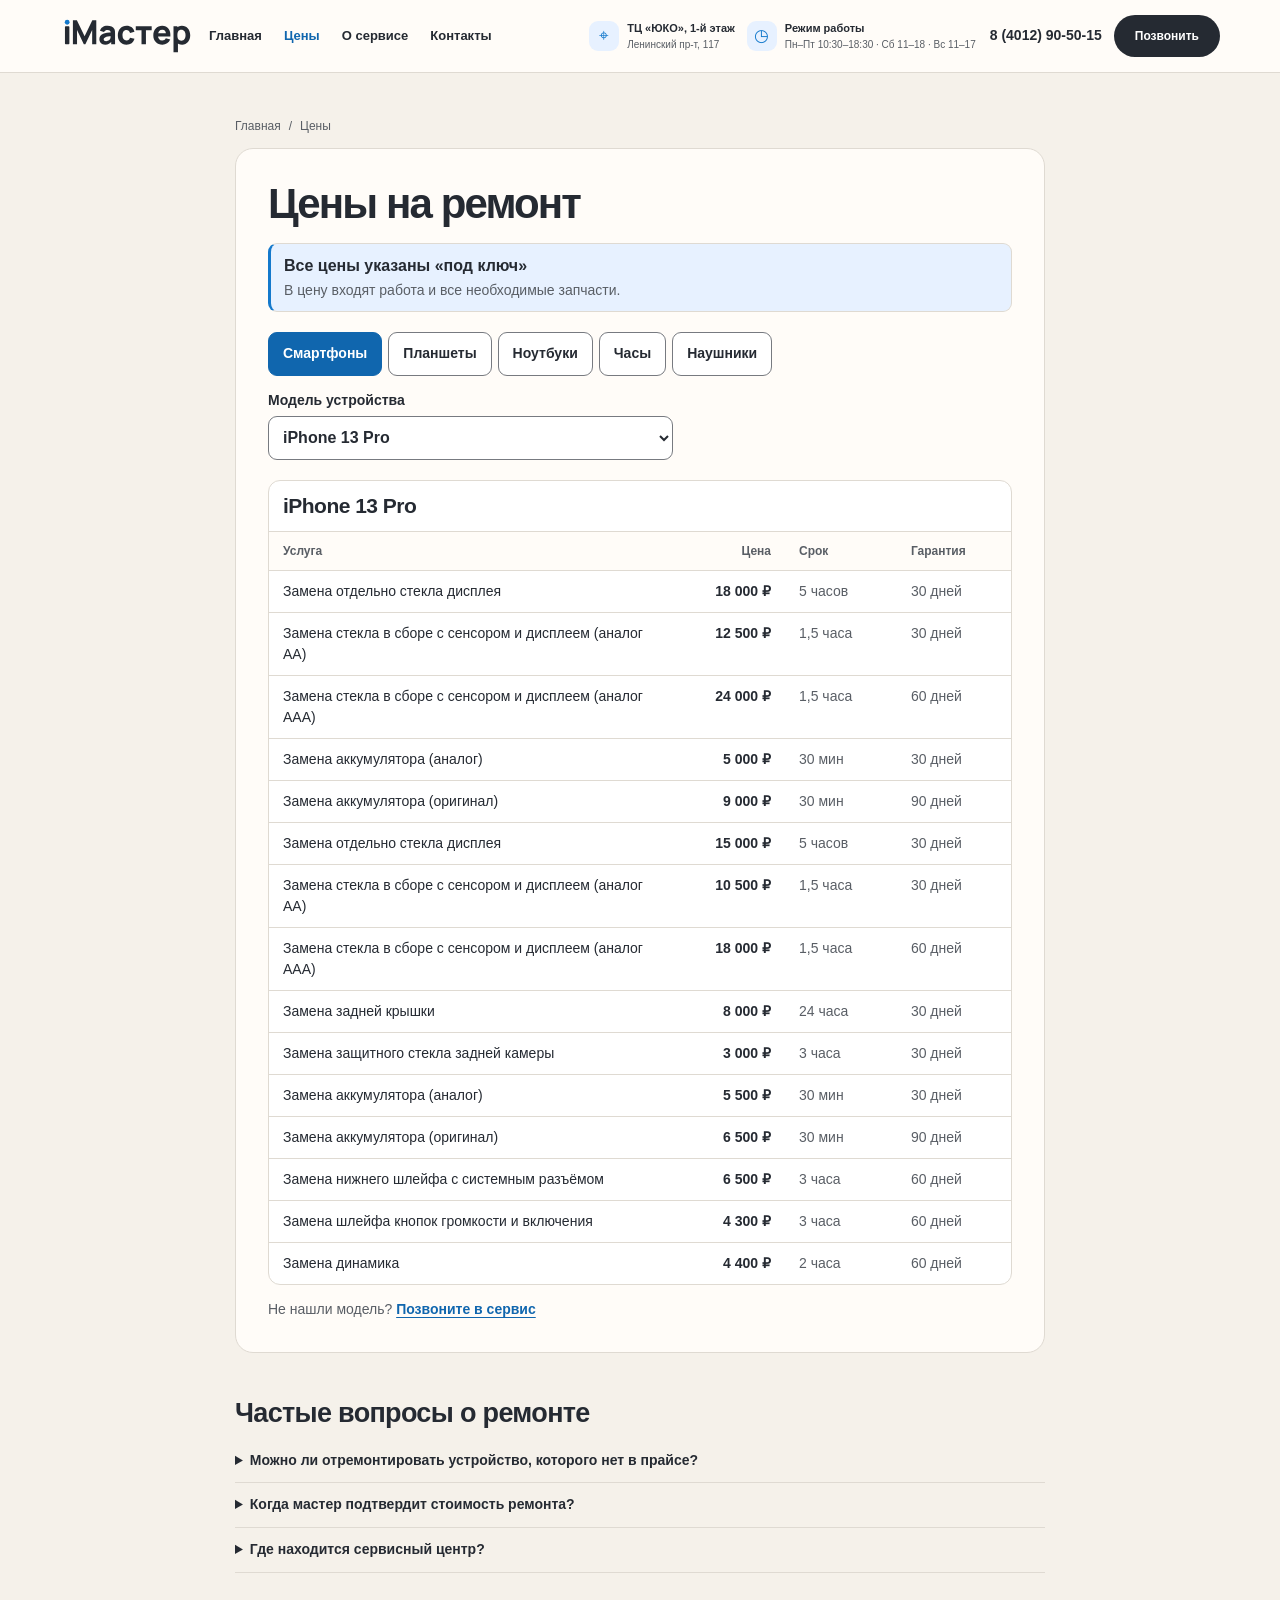
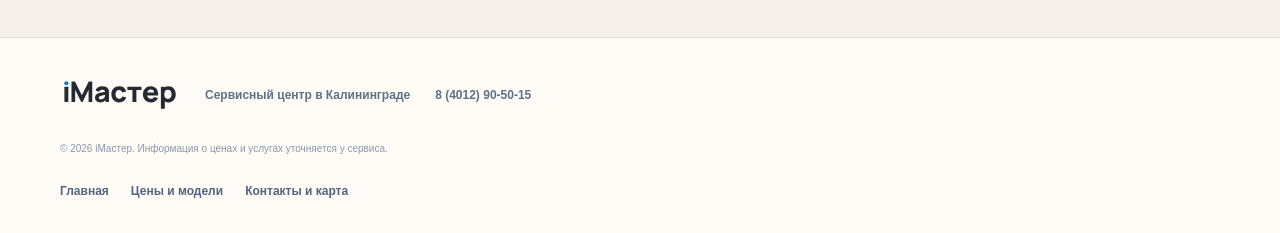
==== commit 0d53cb02: "Apply approved iMaster brand identity (review v0.3)" ====
--- a/site/ceny.html
+++ b/site/ceny.html
@@ -10,8 +10,8 @@
 <meta content="Цены на ремонт iPhone, iPad и MacBook в Калининграде — iМастер" property="og:title"/>
 <meta content="Прайс iМастер в Калининграде: выберите устройство и модель, чтобы посмотреть опубликованные цены на ремонт iPhone, iPad и MacBook, сроки и гарантию." property="og:description"/>
 <meta content="https://ipart39.ru/ceny.html" property="og:url"/>
-<meta content="#f7f9fc" name="theme-color" media="(prefers-color-scheme: light)"/>
-<meta content="#131e31" name="theme-color" media="(prefers-color-scheme: dark)"/>
+<meta content="#F5F1EA" name="theme-color" media="(prefers-color-scheme: light)"/>
+<meta content="#252A32" name="theme-color" media="(prefers-color-scheme: dark)"/>
 <link href="images/favicon.svg" rel="icon" type="image/svg+xml"/>
 <link href="https://fonts.googleapis.com" rel="preconnect"/>
 <link crossorigin="" href="https://fonts.gstatic.com" rel="preconnect"/>
@@ -66,9 +66,10 @@
 }</script>
 <link href="css/upgrade.css" rel="stylesheet"/>
 <link href="css/catalog.css" rel="stylesheet"/>
+<link href="css/brand.css" rel="stylesheet"/>
 </head><body class="prices-page"><header class="site-header">
 <div class="container header-inner">
-<a aria-label="iМастер — на главную" class="brand" href="index.html"><span>iМастер</span></a>
+<a aria-label="iМастер — на главную" class="brand" href="index.html"><picture><source media="(prefers-color-scheme: dark)" srcset="images/brand/wordmark_inverse.svg"/><img src="images/brand/wordmark_primary.svg" alt="iМастер" width="135" height="41"/></picture></a>
 <nav aria-label="Основная навигация" class="main-nav"><a href="index.html">Главная</a><a aria-current="page" href="ceny.html">Цены</a><a href="index.html#about">О сервисе</a><a href="kontakty.html">Контакты</a></nav>
 <div aria-label="Адрес и режим работы" class="header-location">
 <div class="header-info-item"><span class="header-info-icon">⌖</span><span><b>ТЦ «ЮКО», 1-й этаж</b><small>Ленинский пр-т, 117</small></span></div>
@@ -171,4 +172,4 @@
     </details>
   </section>
 </main>
-<footer class="site-footer"><div class="container footer-inner"><a class="brand brand-footer" href="index.html"><span>iМастер</span></a><p>Сервисный центр в Калининграде</p><a href="tel:+74012905015">8 (4012) 90-50-15</a><small>© <span id="year"></span> iМастер. Информация о ценах и услугах уточняется у сервиса.</small><nav aria-label="Разделы сайта" class="footer-links"><a href="index.html">Главная</a><a href="ceny.html">Цены и модели</a><a href="kontakty.html">Контакты и карта</a></nav></div></footer><a class="mobile-call" href="tel:+74012905015">Позвонить в iМастер</a><script defer="" src="js/main.js"></script><script defer="" src="js/catalog.js"></script></body></html>
+<footer class="site-footer"><div class="container footer-inner"><a class="brand brand-footer" href="index.html"><picture><source media="(prefers-color-scheme: dark)" srcset="images/brand/wordmark_inverse.svg"/><img src="images/brand/wordmark_primary.svg" alt="iМастер" width="135" height="41"/></picture></a><p>Сервисный центр в Калининграде</p><a href="tel:+74012905015">8 (4012) 90-50-15</a><small>© <span id="year"></span> iМастер. Информация о ценах и услугах уточняется у сервиса.</small><nav aria-label="Разделы сайта" class="footer-links"><a href="index.html">Главная</a><a href="ceny.html">Цены и модели</a><a href="kontakty.html">Контакты и карта</a></nav></div></footer><a class="mobile-call" href="tel:+74012905015">Позвонить в iМастер</a><script defer="" src="js/main.js"></script><script defer="" src="js/catalog.js"></script></body></html>
--- a/site/css/brand.css
+++ b/site/css/brand.css
@@ -0,0 +1,31 @@
+/* iМастер Brandbook 1.0 — separate override layer, loaded after existing CSS */
+:root{--ink:#252A32;--muted:#595E65;--blue:#1479CC;--blue-dark:#1066AE;--pale:#E7F1FF;--line:#DFDAD2;--white:#FFFCF8;--bg:#F5F1EA;--radius:18px;--shadow:0 12px 32px rgba(37,42,50,.08)}
+body{font-family:Manrope,Arial,sans-serif;background:var(--bg);color:var(--ink);font-size:16px;line-height:1.55}
+.site-header{background:#FFFCF8;border-color:var(--line)}
+.brand{flex-shrink:0;gap:0;line-height:0}.brand picture{display:block}.brand img{display:block;width:135px;height:auto;max-width:100%}.brand-footer img{width:120px}
+.main-nav,.header-info-item b,.mobile-header-details b{color:var(--ink)}
+.main-nav a[aria-current="page"],.card-inline-link,.catalog-bridge a,.footer-links a:hover{color:#1066AE}
+.header-info-item small,.mobile-header-details,.section-heading>p,.catalog-bridge,.seo-note{color:var(--muted)}
+.header-info-icon,.service-icon{background:var(--pale);color:var(--blue);border:0}
+.mobile-header-details,.main-nav.is-open{background:#FFFCF8}
+.button,.mobile-call{background:var(--ink);color:#fff;font-weight:700;box-shadow:none}.button:hover{background:#414750;transform:none}.button-white{background:#FFFCF8;color:var(--ink)}.button-white:hover{background:var(--pale)}
+:where(a,button,select,summary):focus-visible{outline:3px solid #1479CC;outline-offset:3px}
+.hero,.inner-hero{background:var(--bg)}.hero-grid{grid-template-columns:minmax(0,1.15fr) minmax(0,.85fr);gap:30px;min-height:360px}.hero h1{font-size:clamp(34px,4vw,48px);line-height:1.13;letter-spacing:-.04em}.hero-lead{font-size:17px;line-height:1.6;color:var(--muted)}.eyebrow{background:transparent;color:#1066AE;padding:0;font-size:13px;font-weight:700}.eyebrow-dot{background:var(--blue);box-shadow:none}.hero-art{min-height:0;overflow:hidden}.technician-image{width:min(100%,360px);height:auto;max-height:360px;object-fit:contain;mix-blend-mode:normal;filter:none}
+.device-card,.contact-card,.map-card,.price-panel{background:#FFFCF8;border-color:var(--line)}.device-card{grid-template-rows:auto auto auto;gap:3px 15px;min-width:0}.device-illustration{grid-row:1/4;width:72px;height:76px;background:var(--pale);border-radius:12px;overflow:hidden}.device-illustration img{width:100%;height:100%;object-fit:contain;padding:7px}.device-card .card-inline-link{grid-column:2;margin-top:3px}.device-card p,.service-item p{font-size:13px;color:var(--muted)}.section-soft{background:#FFFCF8}.service-item{background:transparent;border-color:var(--line)}.service-icon{flex:0 0 52px;height:52px;border-radius:12px}.service-icon img{width:44px;height:44px;object-fit:contain}.service-item h3{font-size:15px}.section-blue{background:var(--ink)}.section-blue .eyebrow{color:#E7F1FF;background:transparent}.section-blue .button-white{color:var(--ink)}.site-footer{background:#FFFCF8;border-color:var(--line)}
+/* Promotion copy remains HTML generated from promotions.csv. */
+.promotions{color:var(--ink);margin-block:20px 32px}.promo-slide{min-height:0;grid-template-columns:minmax(0,1.5fr) minmax(0,1fr);gap:24px;padding:clamp(22px,4vw,48px);background:var(--bg);border:1px solid var(--line);border-radius:20px}.promo-copy{gap:10px;overflow-wrap:normal;min-width:0}.promo-copy h3{font-size:clamp(28px,3.8vw,46px);line-height:1.12;letter-spacing:-.035em;overflow-wrap:anywhere}.promo-copy .promo-day{background:transparent;padding:0;color:#1066AE;font-weight:800;font-size:13px}.promo-discount{display:inline-block;background:var(--blue);color:#fff;border-radius:12px;padding:8px 14px;font-size:clamp(25px,3vw,34px);line-height:1.2}.promo-condition{font-size:16px}.promo-code{font-size:14px}.promo-code strong{border:1px solid var(--blue);background:#FFFCF8;color:#1066AE}.promo-art{width:min(100%,290px);aspect-ratio:4/3;height:auto;object-fit:contain;padding:24px;background:var(--pale);border-radius:20px;box-shadow:0 0 0 12px #FFFCF8;mix-blend-mode:normal}.promo-controls button{border-color:var(--line);background:#FFFCF8;color:var(--ink)}.promo-dot::before{background:#C4C2BF}.promo-dot[aria-pressed="true"]::before{background:var(--blue)}.promo-slide-text{grid-template-columns:1fr}
+/* Retain the existing adaptive price catalog and its dark mode. */
+.prices-page{--catalog-background:#F5F1EA;--catalog-panel:#FFFCF8;--catalog-surface:#fff;--catalog-soft:#E7F1FF;--catalog-ink:#252A32;--catalog-muted:#595E65;--catalog-line:#DFDAD2;--catalog-control:#777A80;--catalog-accent:#1066AE;--catalog-active:#1066AE}.prices-notice{border-inline-start-color:#1479CC}.price-amount{font-variant-numeric:tabular-nums}
+@media(prefers-color-scheme:dark){.prices-page{--catalog-background:#252A32;--catalog-panel:#30363F;--catalog-surface:#393F48;--catalog-soft:#414A55;--catalog-ink:#F5F1EA;--catalog-muted:#D1D1D1;--catalog-line:#535A64;--catalog-control:#9CA3AE;--catalog-accent:#9DD2FF;--catalog-active:#1066AE}.prices-page .main-nav.is-open{background:var(--catalog-panel)}.prices-page .brand img{filter:none}}
+@media(max-width:900px){.hero-grid{gap:20px}.header-inner{gap:12px}}
+@media(max-width:680px){.brand img{width:115px}.header-inner{gap:8px}.header-actions .button{min-height:40px;padding:0 13px}.hero-grid{grid-template-columns:1fr;gap:14px;min-height:0}.hero h1{font-size:clamp(30px,8.2vw,38px);letter-spacing:-.035em;overflow-wrap:anywhere}.hero-lead{font-size:16px}.hero-art{margin:0}.technician-image{width:min(80%,275px);max-height:285px}.hero-actions .button{min-width:0;width:100%}.promo-slide{grid-template-columns:1fr;gap:20px;padding:20px;align-content:start}.promo-copy{display:contents}.promo-copy .promo-day{grid-row:1}.promo-copy h3{grid-row:2}.promo-discount{grid-row:3;justify-self:start}.promo-condition{grid-row:4}.promo-code{grid-row:5}.promo-art{grid-row:6;width:min(78%,240px);padding:12px;box-shadow:0 0 0 8px #FFFCF8}.promo-copy .button{grid-row:7;width:100%;margin-top:0}.promo-slide-text .promo-copy .button{grid-row:auto}.promo-slide{row-gap:12px}.mobile-header-details{font-size:10px}.device-card{grid-template-columns:60px minmax(0,1fr);gap:3px 12px}.device-illustration{width:60px;height:68px}.service-grid{grid-template-columns:1fr}.section-heading h2{font-size:26px}}
+
+.promo-slide:not(:has(.promo-art)) .promo-copy .button{grid-row:auto}
+
+/* v0.2 — compact hero, readable header, consistent card geometry */
+body{line-height:1.55}.hero.section{padding:36px 0 32px}.hero-grid{min-height:320px;grid-template-columns:minmax(0,1.3fr) minmax(0,.7fr);gap:30px}.hero-copy{min-width:0}.hero h1{max-width:680px;letter-spacing:-.035em;font-size:clamp(34px,3.8vw,48px);line-height:1.13}.hero-lead{max-width:520px}.hero-art{align-self:stretch;display:flex;align-items:flex-end;justify-content:center;isolation:isolate;position:relative}.hero-art::before{content:"";position:absolute;z-index:-1;inset:auto 0 0;margin:auto;width:min(100%,350px);height:84%;background:#EAE4DA;border-radius:48% 48% 20px 20px}.hero-art .technician-image{width:auto;max-width:100%;height:330px;max-height:100%;object-fit:contain;display:block}.header-info-item b{font-size:11px}.header-info-item small{font-size:10px}.header-actions .button{white-space:nowrap}.header-inner{gap:14px}.main-nav{gap:22px;white-space:nowrap}.header-location{gap:12px}.header-info-item{min-width:0}.header-actions .phone{white-space:nowrap}.header-actions{gap:12px}.promotions{margin-top:0}.promo-slide{background:#FFFCF8;border-radius:18px;padding:clamp(22px,3.2vw,40px);min-height:300px;grid-template-columns:minmax(0,1.5fr) minmax(0,1fr);align-content:center}.promo-copy .promo-day{font-size:14px}.promo-discount{font-weight:800}.promo-art{max-width:290px;width:min(100%,290px);box-shadow:none;border:1px solid #DCE7F4;background:#E7F1FF;padding:20px;align-self:center}.promo-slide-text{grid-template-columns:minmax(0,1fr)}.promo-controls button{min-height:44px;min-width:44px}.promo-controls .promo-dot{min-width:44px}.section-heading h2{line-height:1.2}.section-heading>p{font-size:14px;line-height:1.55}.device-card{align-content:center}.device-card h3{line-height:1.3}.card-inline-link{font-size:13px;line-height:1.4}.service-item{align-items:flex-start}.service-item h3{line-height:1.4}.service-item p{line-height:1.5}.contact-line b,.contact-line a{font-size:15px}.contact-line small,.contact-line .secondary-phone{font-size:13px}.contact-icon{color:var(--blue)}.map-card{background:var(--pale)}.map-card>a{font-size:13px}.prices-page .catalog-type[aria-pressed=true]{background:#1066AE;color:white}.prices-page .price-amount{font-weight:800}.site-footer{padding-bottom:32px}.menu-toggle{min-width:44px;min-height:44px;align-content:center;justify-content:center}.mobile-call{min-height:48px}
+@media (max-width:1200px){.main-nav{gap:16px}.header-location{gap:8px}.header-info-item small{max-width:150px;white-space:normal}.header-actions .phone{display:none}}
+@media (max-width:1020px){.header-location{display:none}.mobile-header-details{display:flex;flex-wrap:wrap;justify-content:space-between;gap:4px 16px;padding:0 32px 10px;font-size:12px;line-height:1.45}.header-inner{height:68px}.hero-grid{min-height:280px;gap:24px}.hero-art .technician-image{height:285px}.device-grid{gap:12px}}
+@media (max-width:680px){.header-inner{height:60px}.brand img{width:120px}.header-actions .button{font-size:13px;min-height:40px;padding:0 14px}.mobile-header-details{display:grid;padding:0 17px 10px;font-size:11.5px;line-height:1.45;gap:3px}.main-nav.is-open{display:flex;flex-direction:column;position:absolute;top:100%;left:0;right:0;z-index:25;gap:14px;padding:16px 17px}.hero.section{padding:24px 0 24px}.hero-grid{min-height:0;grid-template-columns:minmax(0,1fr);gap:18px}.hero h1{font-size:clamp(28px,8.2vw,36px);line-height:1.13;margin:12px 0;letter-spacing:-.035em;overflow-wrap:normal}.hero h1 br{display:none}.hero-lead{font-size:16px;line-height:1.5}.hero-actions{margin-top:18px}.hero-actions .button{min-height:48px}.hero-art .technician-image{height:204px;max-width:100%;width:auto}.hero-art::before{width:218px;height:85%;border-radius:100px 100px 16px 16px}.hero-art{margin:0}.promotions{margin-top:0;margin-bottom:12px}.promotions h2{margin-bottom:10px}.promo-slide{min-height:0;grid-template-columns:minmax(0,1fr);padding:19px;row-gap:10px;align-content:start}.promo-copy{display:contents}.promo-copy .promo-day,.promo-copy h3,.promo-discount,.promo-condition,.promo-code,.promo-art,.promo-copy .button{grid-row:auto}.promo-copy .promo-day{font-size:13px;order:0}.promo-copy h3{order:1;font-size:clamp(25px,7vw,32px)}.promo-discount{order:2;font-size:26px;justify-self:start}.promo-condition{order:3}.promo-code{order:4;line-height:1.45}.promo-art{order:5;width:min(74%,218px);padding:12px;justify-self:center;box-shadow:none}.promo-copy .button{order:6;min-height:44px;width:100%;margin-top:4px}.promo-controls{margin-top:6px}.section{padding:32px 0}.section-heading{margin-bottom:18px}.device-grid{grid-template-columns:1fr}.section-heading h2{font-size:26px}.contact-grid{grid-template-columns:minmax(0,1fr)}.contact-line b,.contact-line a{font-size:14px}.map-card,.map-card iframe{min-height:300px}.site-footer{padding-bottom:82px}.mobile-call{bottom:max(12px,env(safe-area-inset-bottom))}}
+@media (max-width:350px){.brand img{width:110px}.header-inner{gap:6px}.header-actions .button{padding:0 12px}.mobile-header-details{font-size:11px}.promo-slide{padding:16px}.hero h1{font-size:28px}}
+@media (prefers-color-scheme:dark){.prices-page .mobile-header-details,.prices-page .site-header,.prices-page .site-footer{background:var(--catalog-panel);border-color:var(--catalog-line)}.prices-page .main-nav,.prices-page .mobile-header-details,.prices-page .mobile-header-details b{color:var(--catalog-ink)}.prices-page .main-nav a[aria-current=page]{color:var(--catalog-accent)}.prices-page .header-info-icon{color:var(--catalog-accent);background:var(--catalog-soft)}}
